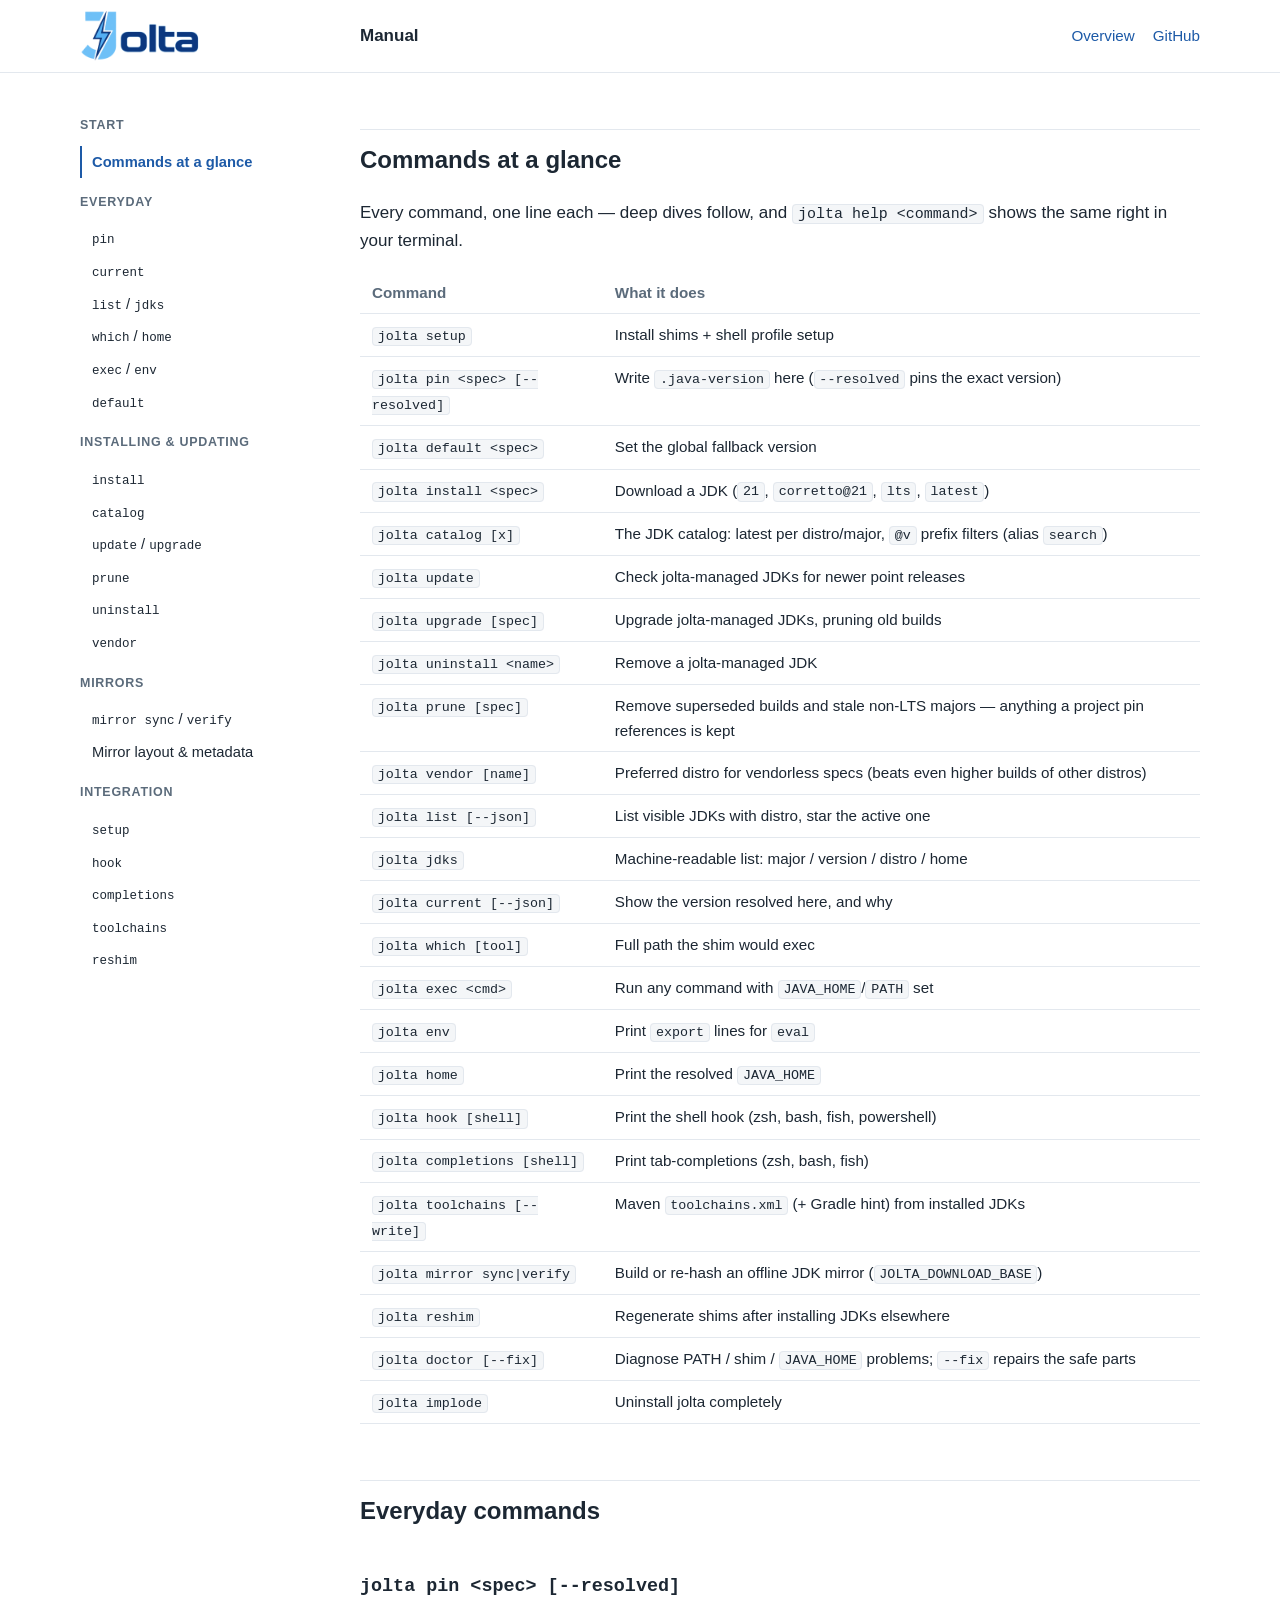
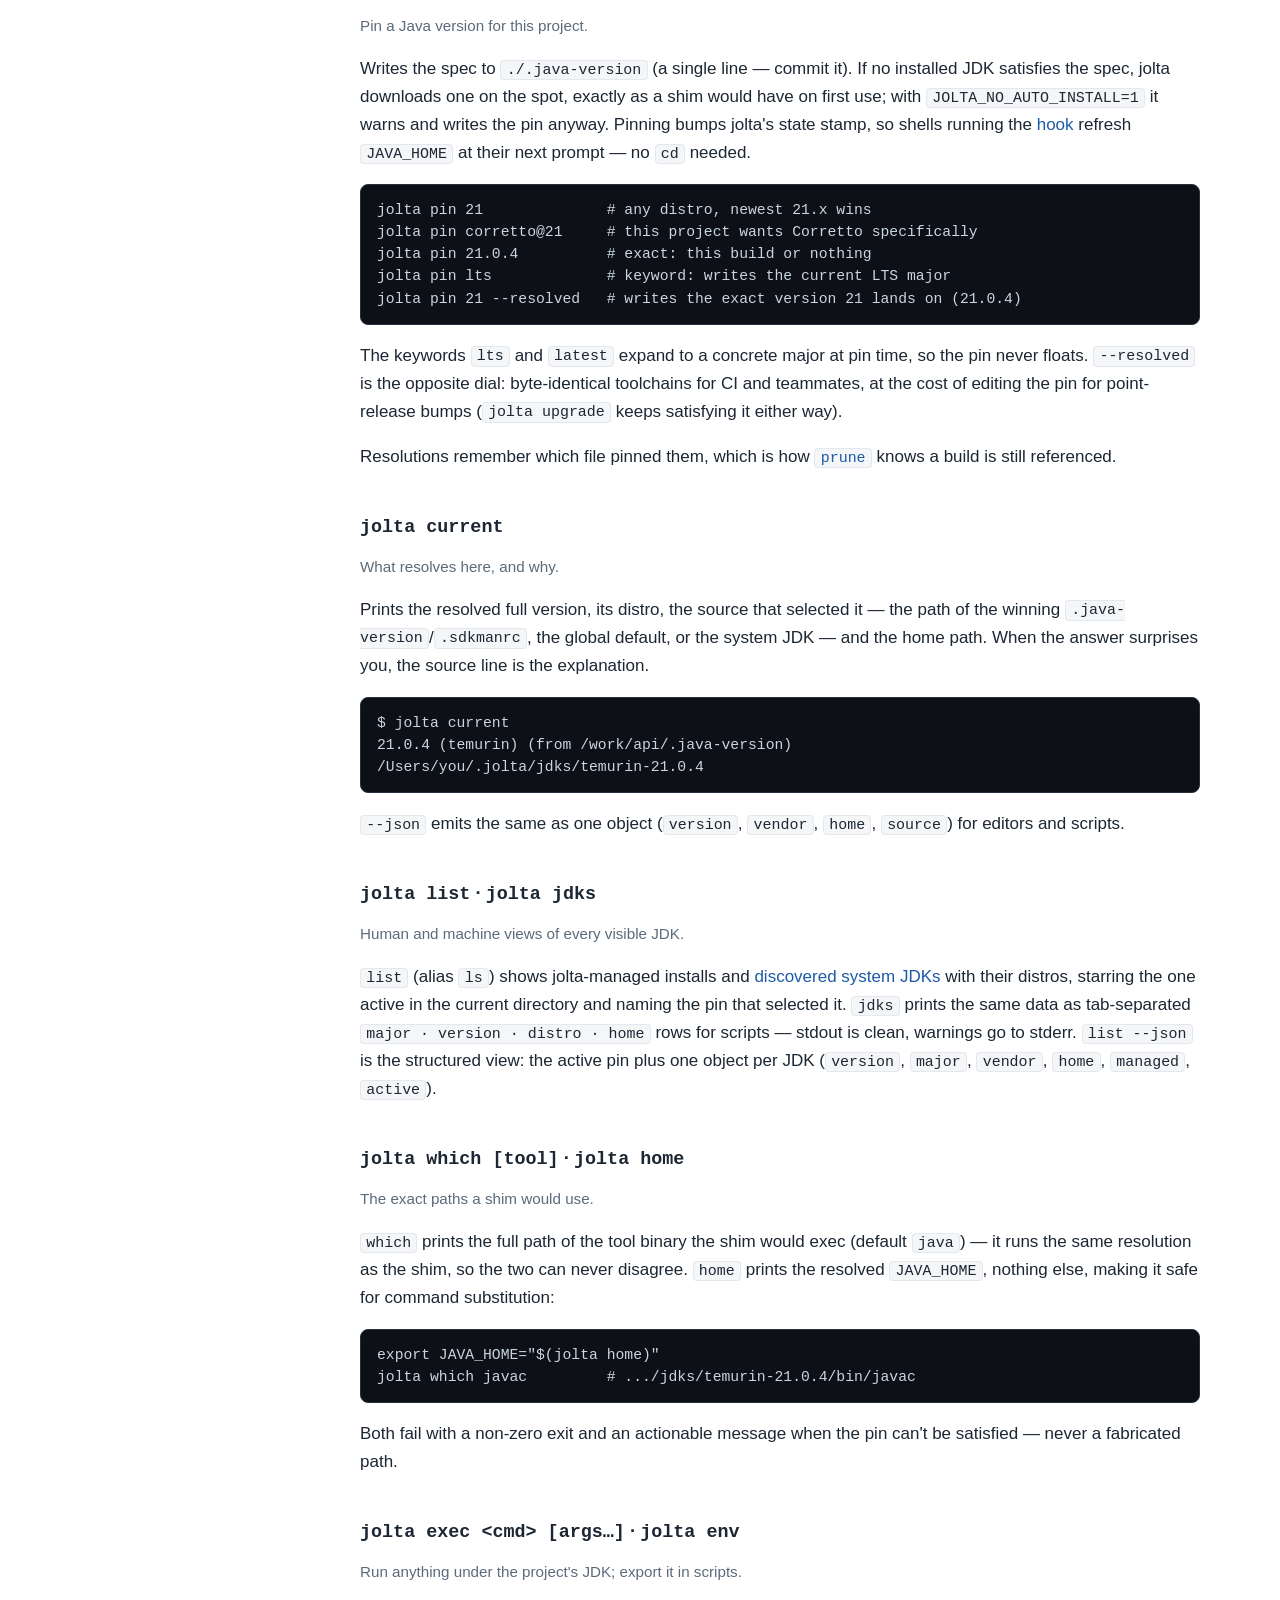
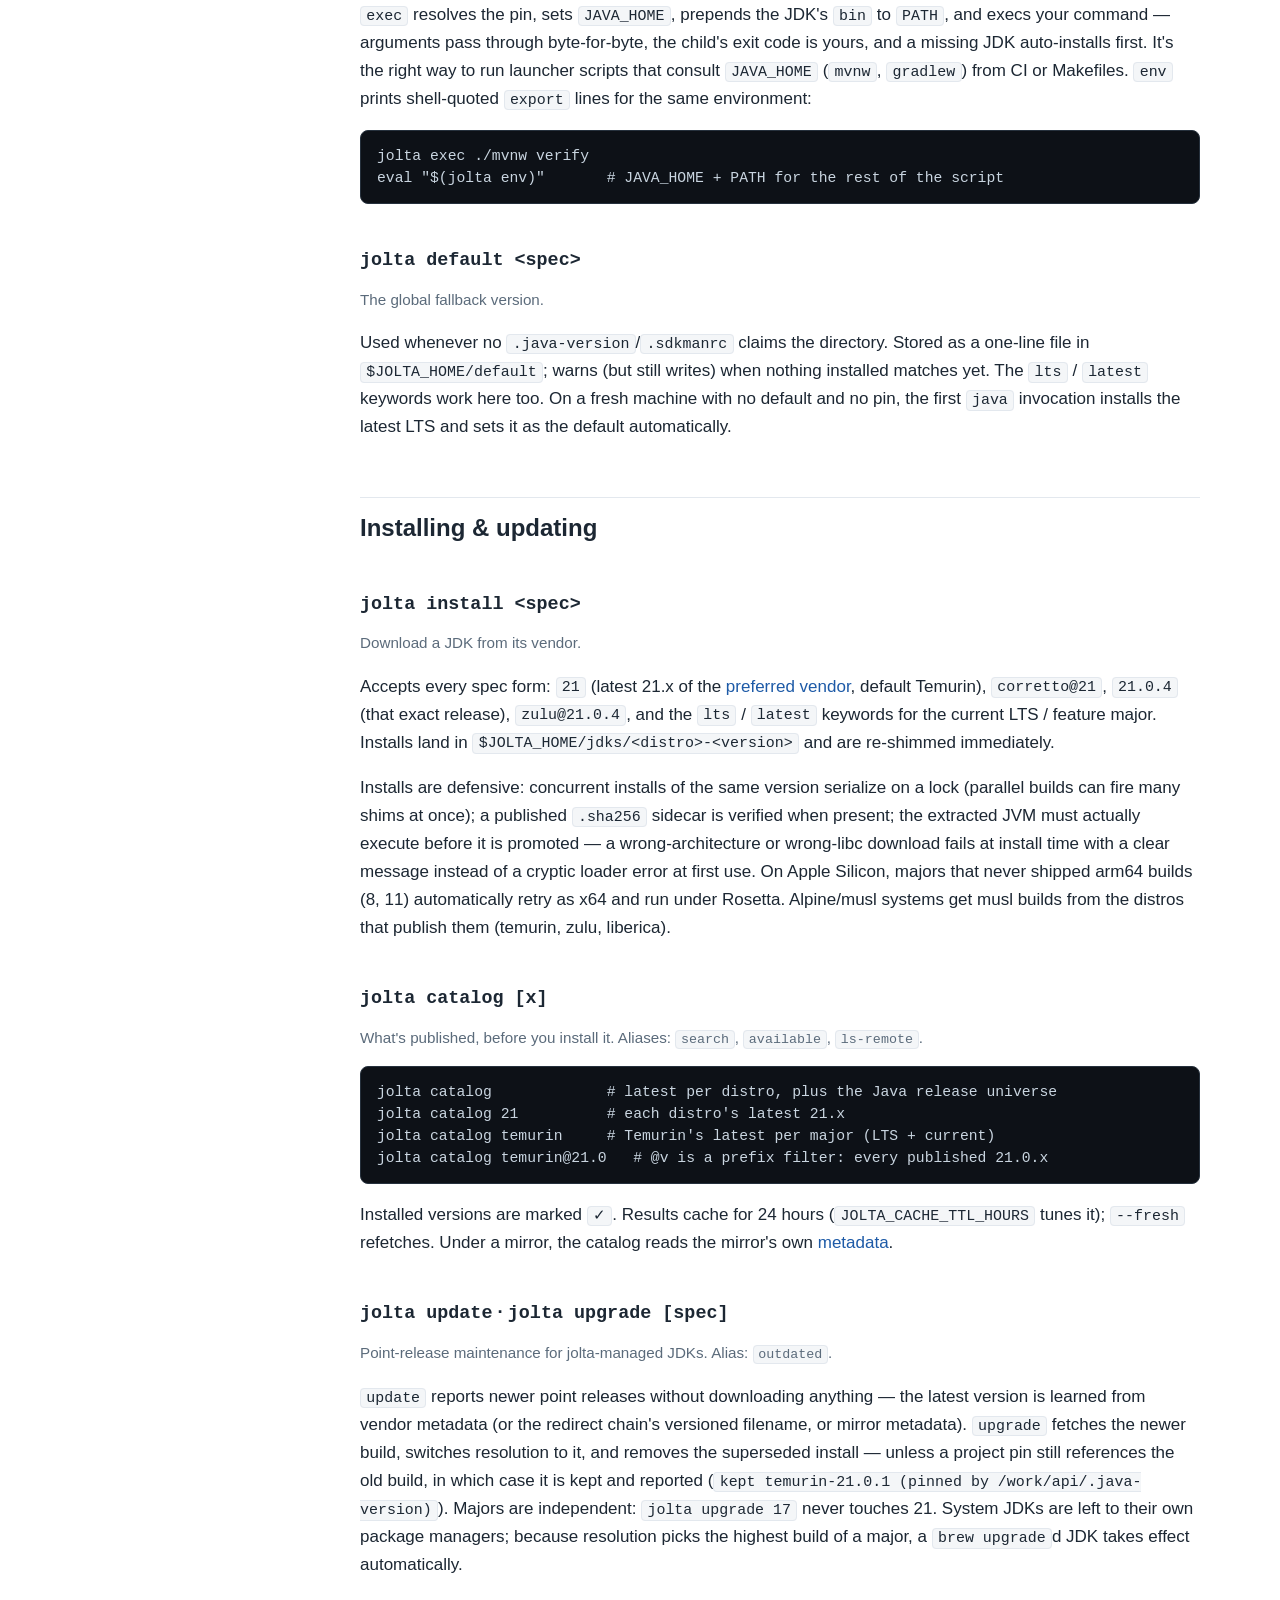
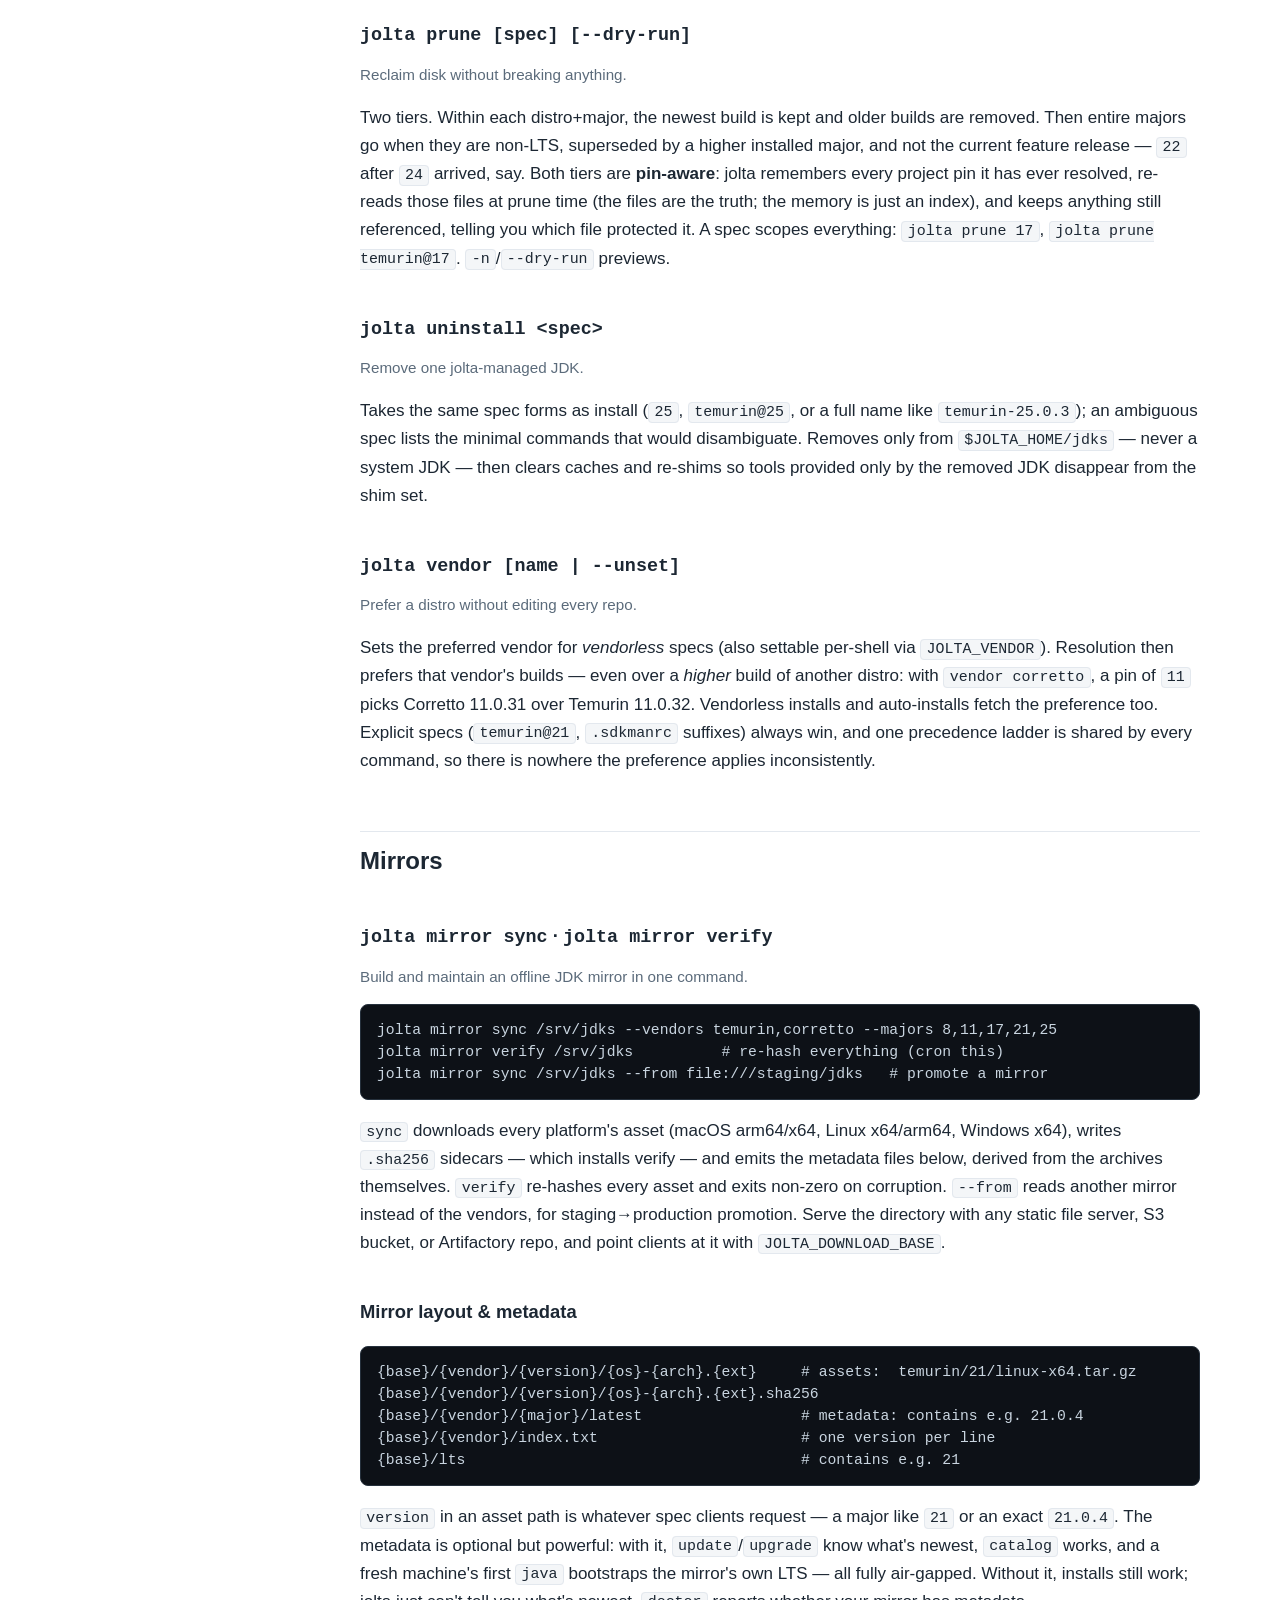
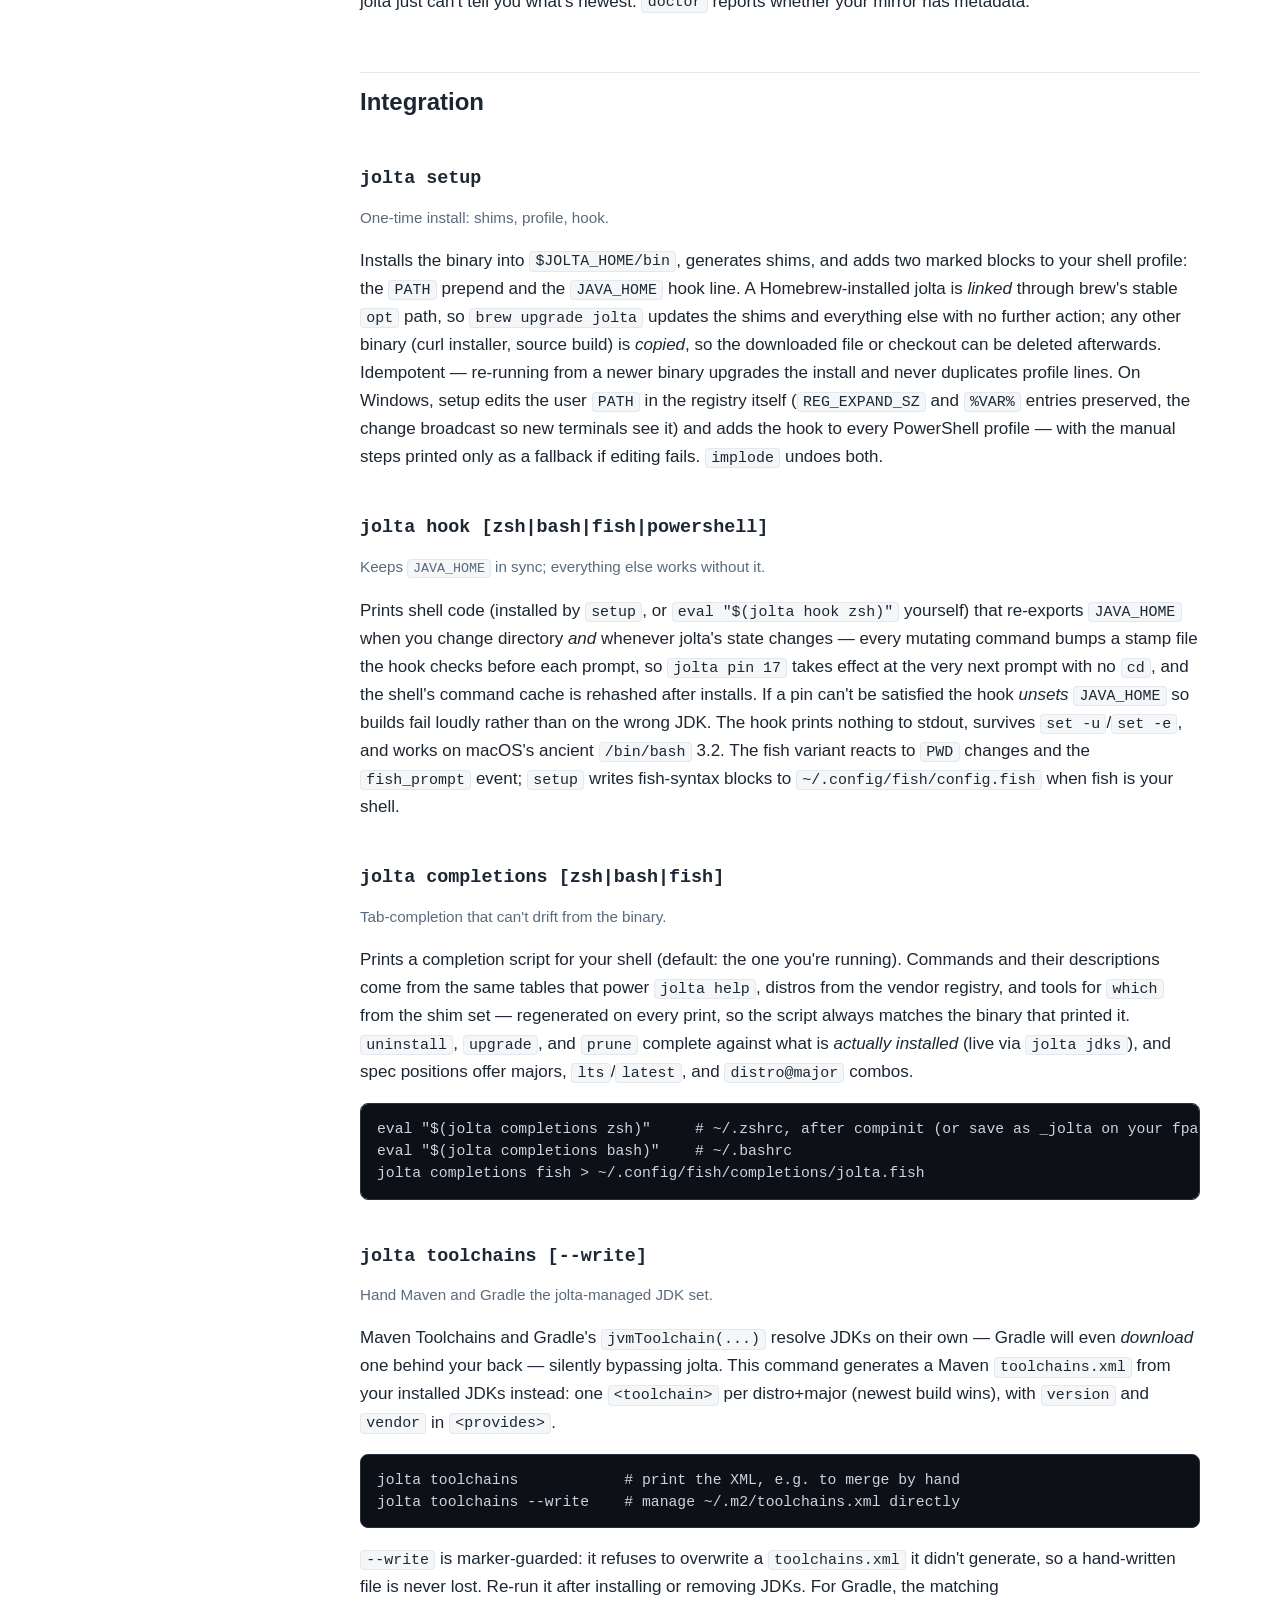
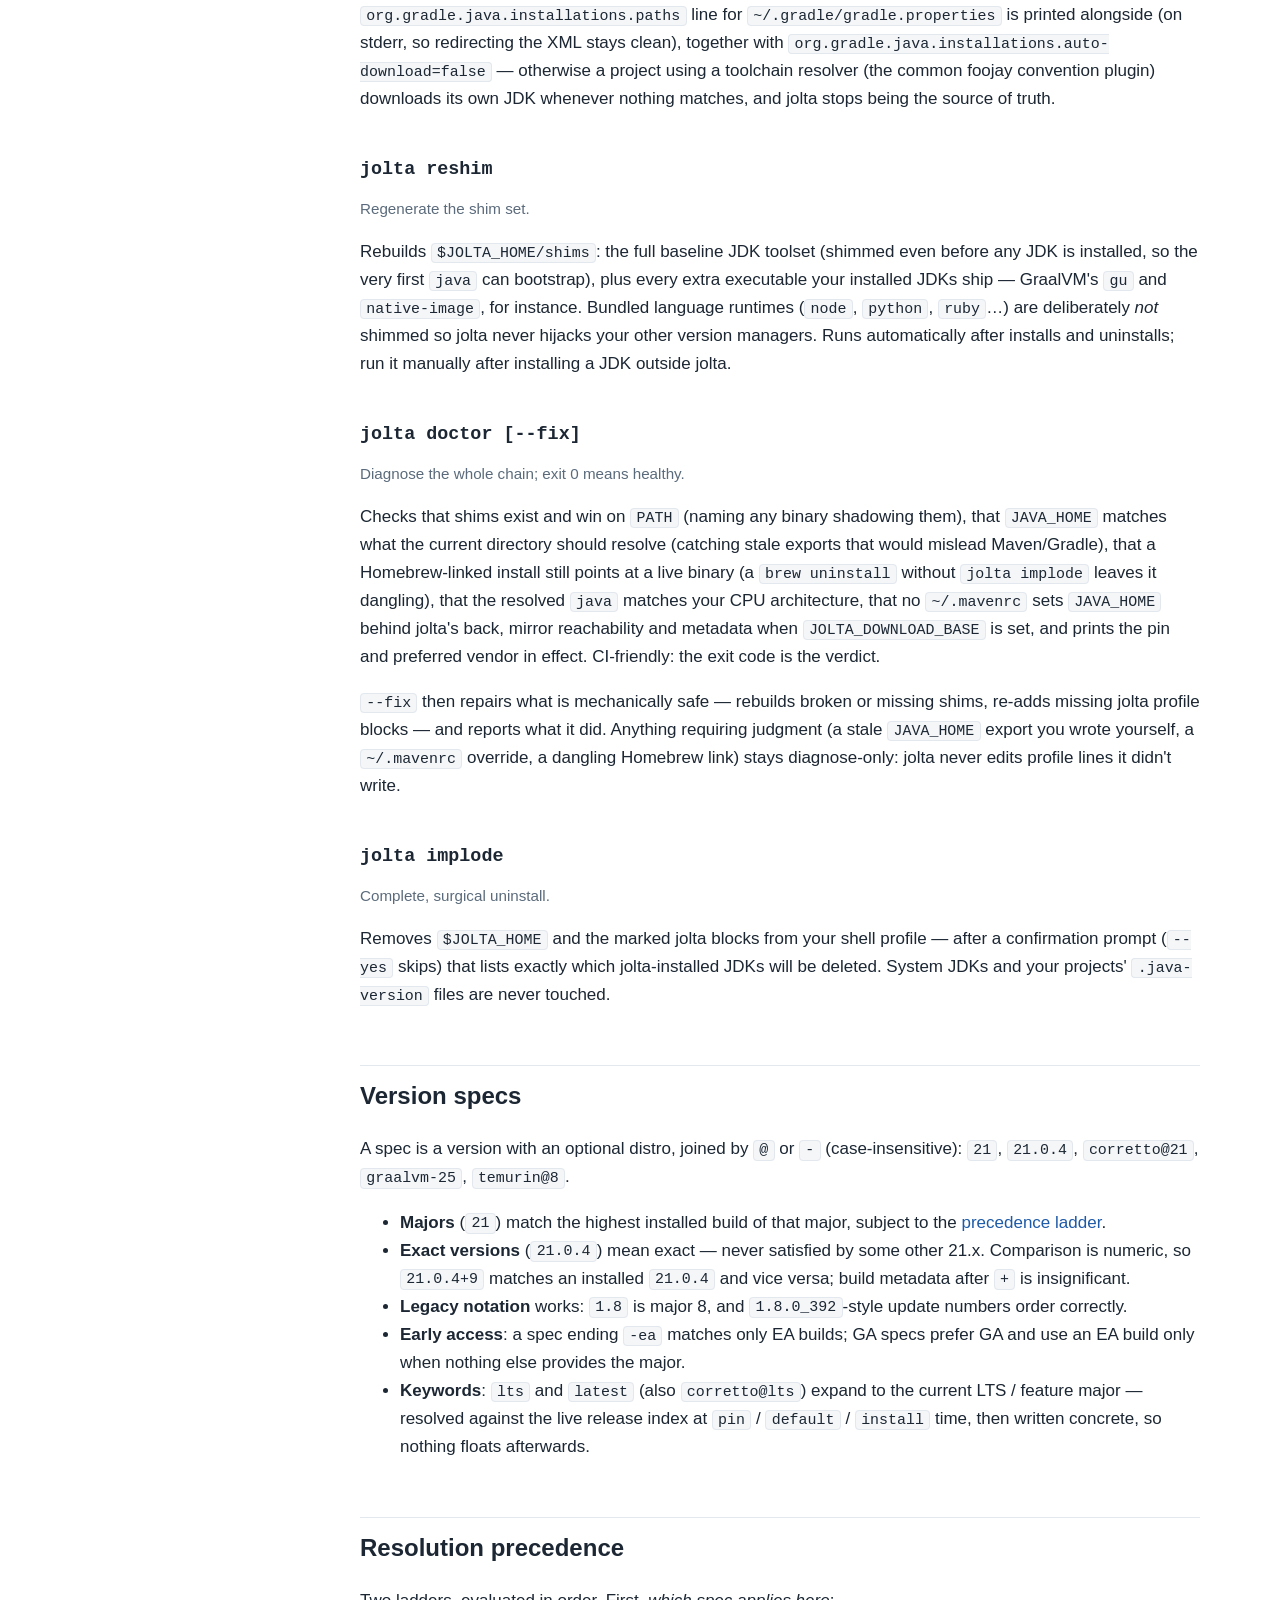
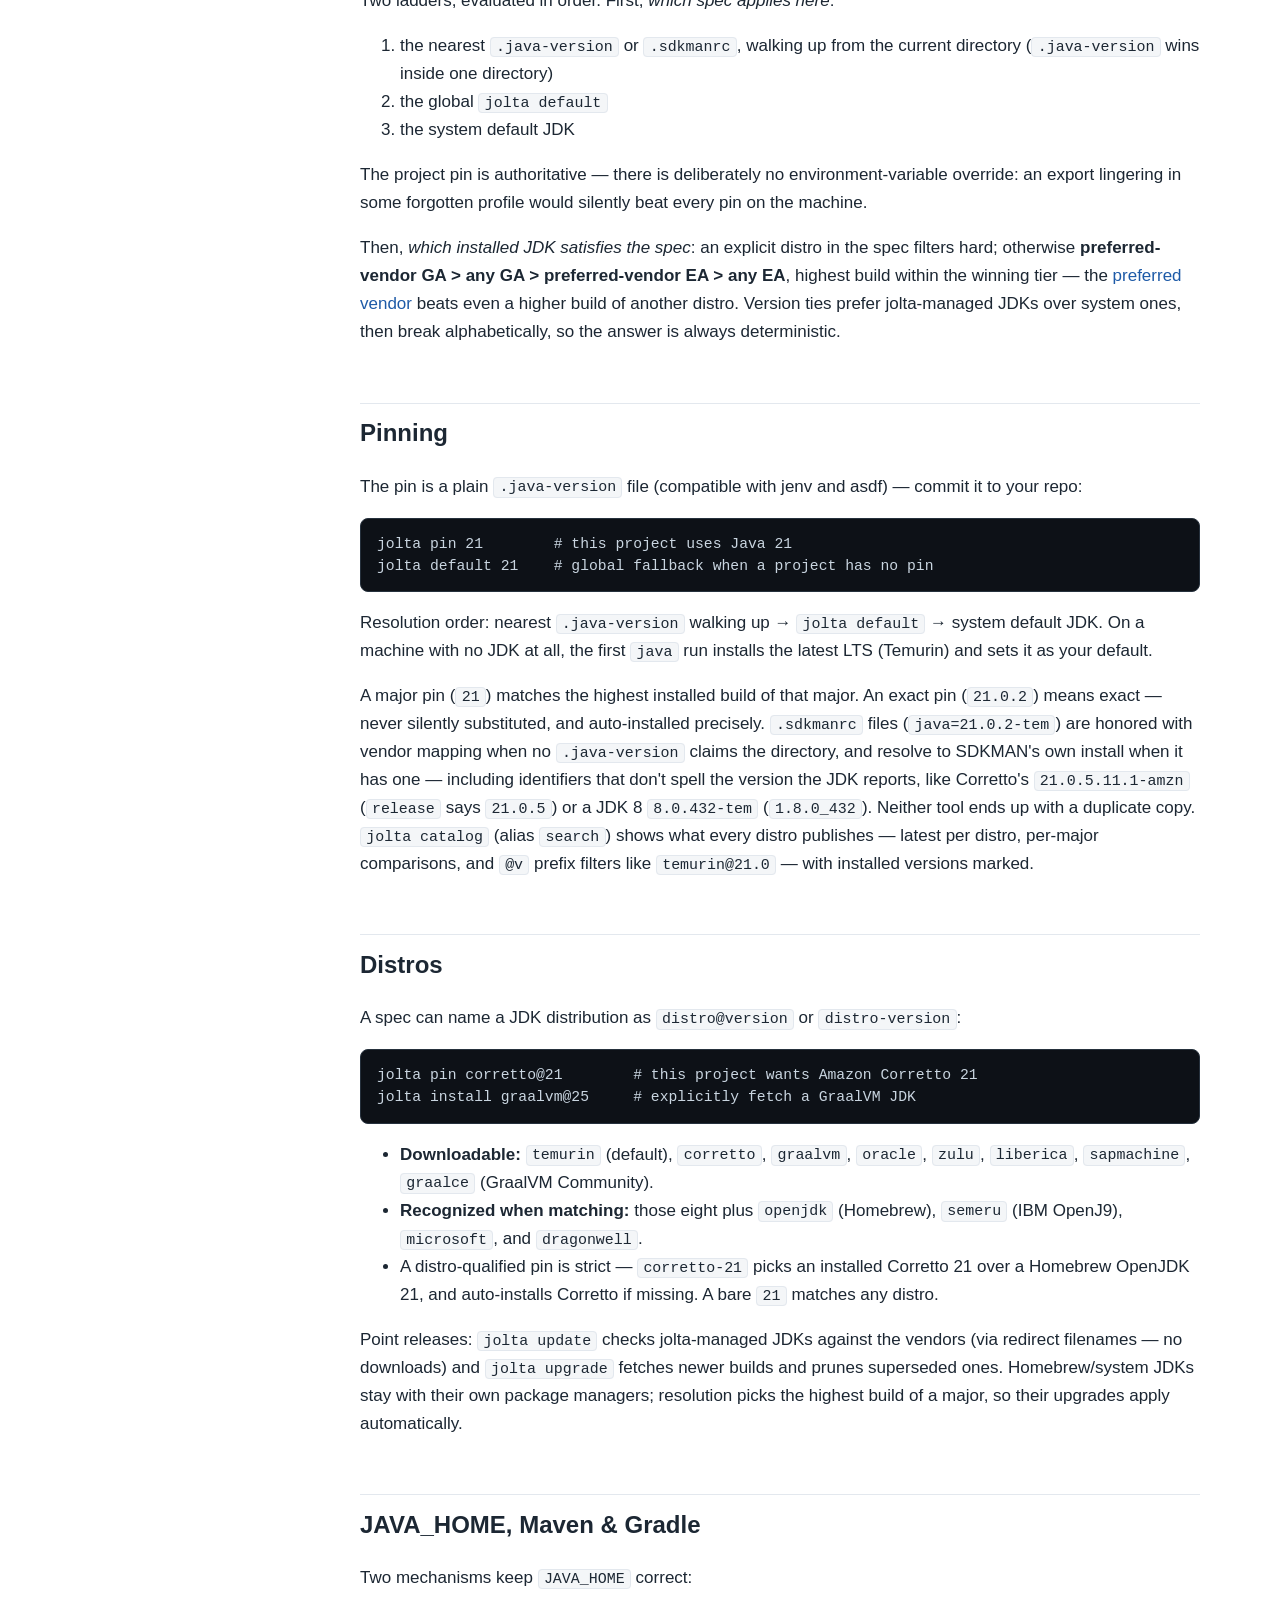
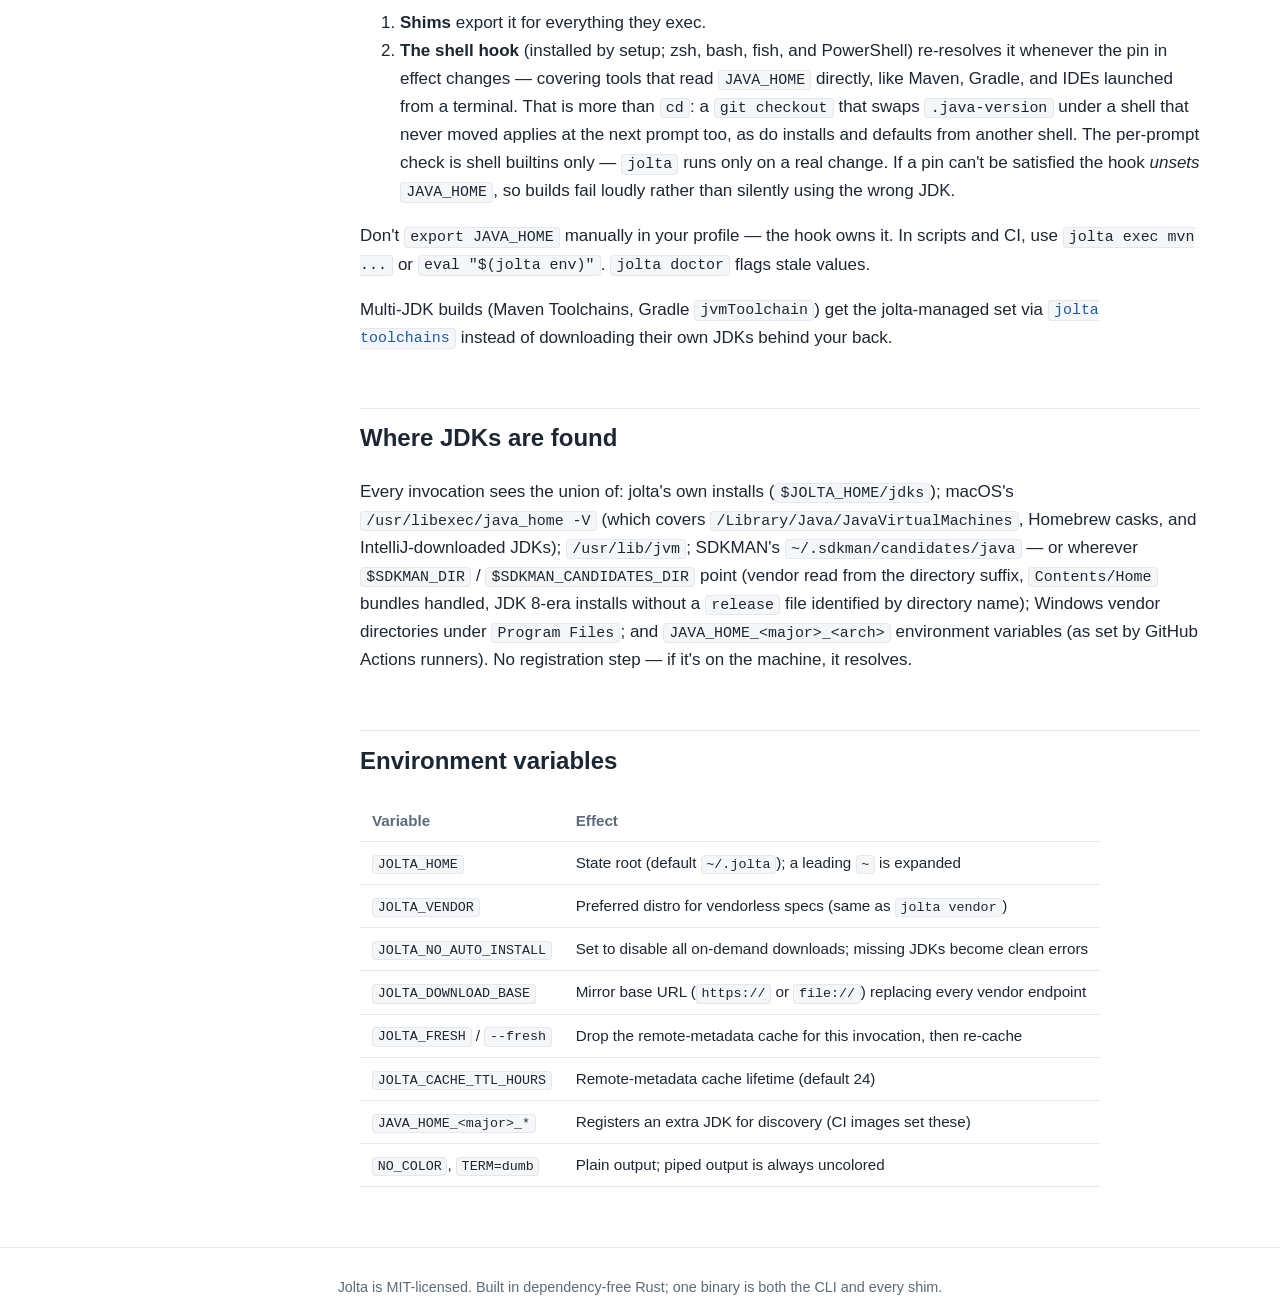
==== docs/manual.html @ b122e68c "docs: fix the manual's Open Graph URL, add breadcrumbs and image dimensions manual.html declared og:" ====
<!doctype html>
<html lang="en">
<head>
<meta charset="utf-8">
<meta name="viewport" content="width=device-width, initial-scale=1">
<!-- Google Tag Manager -->
<script>(function(w,d,s,l,i){w[l]=w[l]||[];w[l].push({'gtm.start':
new Date().getTime(),event:'gtm.js'});var f=d.getElementsByTagName(s)[0],
j=d.createElement(s),dl=l!='dataLayer'?'&l='+l:'';j.async=true;j.src=
'https://www.googletagmanager.com/gtm.js?id='+i+dl;f.parentNode.insertBefore(j,f);
})(window,document,'script','dataLayer','GTM-N9M3VMGT');</script>
<!-- End Google Tag Manager -->
<title>Jolta manual — commands, pinning, distros, JAVA_HOME</title>
<meta name="description" content="The full jolta manual: every command, pinning and .sdkmanrc semantics, JDK distros, offline mirrors, and how JAVA_HOME stays in sync for Maven and Gradle.">
<link rel="canonical" href="https://oneappplatform.github.io/jolta/manual.html">
<link rel="icon" type="image/png" sizes="32x32" href="favicon-32.png">
<link rel="icon" type="image/png" sizes="192x192" href="favicon-192.png">
<link rel="apple-touch-icon" href="favicon-192.png">
<meta name="theme-color" content="#f8fafc" media="(prefers-color-scheme: light)">
<meta name="theme-color" content="#141c25" media="(prefers-color-scheme: dark)">
<meta property="og:type" content="website">
<meta property="og:site_name" content="Jolta">
<meta property="og:title" content="Jolta manual — commands, pinning, distros, JAVA_HOME">
<meta property="og:description" content="Like Volta, but for Java. Pin a JDK per project with .java-version and never switch manually again. macOS, Linux, Windows.">
<meta property="og:url" content="https://oneappplatform.github.io/jolta/manual.html">
<meta property="og:image" content="https://oneappplatform.github.io/jolta/logo.png">
<meta property="og:image:width" content="1200">
<meta property="og:image:height" content="512">
<meta name="twitter:card" content="summary_large_image">
<meta name="twitter:title" content="Jolta manual — commands, pinning, distros, JAVA_HOME">
<meta name="twitter:description" content="Like Volta, but for Java. Pin a JDK per project with .java-version and never switch manually again. macOS, Linux, Windows.">
<meta name="twitter:image" content="https://oneappplatform.github.io/jolta/logo.png">
<script type="application/ld+json">
{
  "@context": "https://schema.org",
  "@type": "SoftwareApplication",
  "name": "Jolta",
  "description": "Best in class Java version manager. Pin a JDK per project with .java-version; jolta resolves, auto-installs, and keeps JAVA_HOME in sync for Maven and Gradle.",
  "url": "https://oneappplatform.github.io/jolta/",
  "applicationCategory": "DeveloperApplication",
  "operatingSystem": "macOS, Linux, Windows",
  "softwareVersion": "0.8.3",
  "license": "https://opensource.org/license/mit",
  "downloadUrl": "https://github.com/OneAppPlatform/jolta/releases",
  "sameAs": "https://github.com/OneAppPlatform/jolta",
  "offers": { "@type": "Offer", "price": "0", "priceCurrency": "USD" }
}
</script>
<script type="application/ld+json">
{
  "@context": "https://schema.org",
  "@type": "BreadcrumbList",
  "itemListElement": [
    { "@type": "ListItem", "position": 1, "name": "Jolta",
      "item": "https://oneappplatform.github.io/jolta/" },
    { "@type": "ListItem", "position": 2, "name": "Manual",
      "item": "https://oneappplatform.github.io/jolta/manual.html" }
  ]
}
</script>
<link rel="stylesheet" href="style.css">
</head>
<body>
<!-- Google Tag Manager (noscript) -->
<noscript><iframe src="https://www.googletagmanager.com/ns.html?id=GTM-N9M3VMGT"
height="0" width="0" style="display:none;visibility:hidden"></iframe></noscript>
<!-- End Google Tag Manager (noscript) -->

<div class="manual-top">
  <div class="wrap">
    <a class="brand" href="index.html"><picture>
      <source media="(prefers-color-scheme: dark)" srcset="logo-dark.png">
      <img src="logo.png" alt="Jolta" width="1200" height="512">
    </picture></a>
    <div class="bar">
      <strong>Manual</strong>
      <div class="links">
        <a href="index.html">Overview</a>
        <a href="https://github.com/OneAppPlatform/jolta">GitHub</a>
      </div>
    </div>
  </div>
</div>

<div class="manual-layout">

<aside class="sidebar"><nav>
  <div class="group">Start</div>
  <a href="#commands">Commands at a glance</a>
  <div class="group">Everyday</div>
  <a href="#cmd-pin"><code>pin</code></a>
  <a href="#cmd-current"><code>current</code></a>
  <a href="#cmd-list"><code>list</code> / <code>jdks</code></a>
  <a href="#cmd-which"><code>which</code> / <code>home</code></a>
  <a href="#cmd-exec"><code>exec</code> / <code>env</code></a>
  <a href="#cmd-default"><code>default</code></a>
  <div class="group">Installing &amp; updating</div>
  <a href="#cmd-install"><code>install</code></a>
  <a href="#cmd-catalog"><code>catalog</code></a>
  <a href="#cmd-update"><code>update</code> / <code>upgrade</code></a>
  <a href="#cmd-prune"><code>prune</code></a>
  <a href="#cmd-uninstall"><code>uninstall</code></a>
  <a href="#cmd-vendor"><code>vendor</code></a>
  <div class="group">Mirrors</div>
  <a href="#cmd-mirror"><code>mirror sync</code> / <code>verify</code></a>
  <a href="#mirror-layout">Mirror layout &amp; metadata</a>
  <div class="group">Integration</div>
  <a href="#cmd-setup"><code>setup</code></a>
  <a href="#cmd-hook"><code>hook</code></a>
  <a href="#cmd-completions"><code>completions</code></a>
  <a href="#cmd-toolchains"><code>toolchains</code></a>
  <a href="#cmd-reshim"><code>reshim</code></a>
  <a href="#cmd-doctor"><code>doctor</code></a>
  <a href="#cmd-implode"><code>implode</code></a>
  <div class="group">Reference</div>
  <a href="#specs">Version specs</a>
  <a href="#precedence">Resolution precedence</a>
  <a href="#pinning">Pinning files</a>
  <a href="#distros">Distros</a>
  <a href="#java-home">JAVA_HOME, Maven &amp; Gradle</a>
  <a href="#discovery">Where JDKs are found</a>
  <a href="#env-vars">Environment variables</a>
</nav></aside>

<article class="manual-main">
<h1 class="sr-only">The jolta manual</h1>

<h2 id="commands">Commands at a glance</h2>
<p>Every command, one line each — deep dives follow, and
<code>jolta help &lt;command&gt;</code> shows the same right in your terminal.</p>
<table>
<tr><th>Command</th><th>What it does</th></tr>
<tr><td><code>jolta setup</code></td><td>Install shims + shell profile setup</td></tr>
<tr><td><code>jolta pin &lt;spec&gt; [--resolved]</code></td><td>Write <code>.java-version</code> here (<code>--resolved</code> pins the exact version)</td></tr>
<tr><td><code>jolta default &lt;spec&gt;</code></td><td>Set the global fallback version</td></tr>
<tr><td><code>jolta install &lt;spec&gt;</code></td><td>Download a JDK (<code>21</code>, <code>corretto@21</code>, <code>lts</code>, <code>latest</code>)</td></tr>
<tr><td><code>jolta catalog [x]</code></td><td>The JDK catalog: latest per distro/major, <code>@v</code> prefix filters (alias <code>search</code>)</td></tr>
<tr><td><code>jolta update</code></td><td>Check jolta-managed JDKs for newer point releases</td></tr>
<tr><td><code>jolta upgrade [spec]</code></td><td>Upgrade jolta-managed JDKs, pruning old builds</td></tr>
<tr><td><code>jolta uninstall &lt;name&gt;</code></td><td>Remove a jolta-managed JDK</td></tr>
<tr><td><code>jolta prune [spec]</code></td><td>Remove superseded builds and stale non-LTS majors — anything a project pin references is kept</td></tr>
<tr><td><code>jolta vendor [name]</code></td><td>Preferred distro for vendorless specs (beats even higher builds of other distros)</td></tr>
<tr><td><code>jolta list [--json]</code></td><td>List visible JDKs with distro, star the active one</td></tr>
<tr><td><code>jolta jdks</code></td><td>Machine-readable list: major / version / distro / home</td></tr>
<tr><td><code>jolta current [--json]</code></td><td>Show the version resolved here, and why</td></tr>
<tr><td><code>jolta which [tool]</code></td><td>Full path the shim would exec</td></tr>
<tr><td><code>jolta exec &lt;cmd&gt;</code></td><td>Run any command with <code>JAVA_HOME</code>/<code>PATH</code> set</td></tr>
<tr><td><code>jolta env</code></td><td>Print <code>export</code> lines for <code>eval</code></td></tr>
<tr><td><code>jolta home</code></td><td>Print the resolved <code>JAVA_HOME</code></td></tr>
<tr><td><code>jolta hook [shell]</code></td><td>Print the shell hook (zsh, bash, fish, powershell)</td></tr>
<tr><td><code>jolta completions [shell]</code></td><td>Print tab-completions (zsh, bash, fish)</td></tr>
<tr><td><code>jolta toolchains [--write]</code></td><td>Maven <code>toolchains.xml</code> (+ Gradle hint) from installed JDKs</td></tr>
<tr><td><code>jolta mirror sync|verify</code></td><td>Build or re-hash an offline JDK mirror (<code>JOLTA_DOWNLOAD_BASE</code>)</td></tr>
<tr><td><code>jolta reshim</code></td><td>Regenerate shims after installing JDKs elsewhere</td></tr>
<tr><td><code>jolta doctor [--fix]</code></td><td>Diagnose PATH / shim / <code>JAVA_HOME</code> problems; <code>--fix</code> repairs the safe parts</td></tr>
<tr><td><code>jolta implode</code></td><td>Uninstall jolta completely</td></tr>
</table>


<h2 id="everyday">Everyday commands</h2>

<h3 id="cmd-pin"><code>jolta pin &lt;spec&gt; [--resolved]</code></h3>
<p class="sig">Pin a Java version for this project.</p>
<p>Writes the spec to <code>./.java-version</code> (a single line — commit it). If no
installed JDK satisfies the spec, jolta downloads one on the spot, exactly as a shim
would have on first use; with <code>JOLTA_NO_AUTO_INSTALL=1</code> it warns and writes
the pin anyway. Pinning bumps jolta's state stamp, so shells running the
<a href="#cmd-hook">hook</a> refresh <code>JAVA_HOME</code> at their next prompt —
no <code>cd</code> needed.</p>
<pre><code>jolta pin 21              # any distro, newest 21.x wins
jolta pin corretto@21     # this project wants Corretto specifically
jolta pin 21.0.4          # exact: this build or nothing
jolta pin lts             # keyword: writes the current LTS major
jolta pin 21 --resolved   # writes the exact version 21 lands on (21.0.4)</code></pre>
<p>The keywords <code>lts</code> and <code>latest</code> expand to a concrete major at
pin time, so the pin never floats. <code>--resolved</code> is the opposite dial:
byte-identical toolchains for CI and teammates, at the cost of editing the pin for
point-release bumps (<code>jolta upgrade</code> keeps satisfying it either way).</p>
<p>Resolutions remember which file pinned them, which is how
<a href="#cmd-prune"><code>prune</code></a> knows a build is still referenced.</p>

<h3 id="cmd-current"><code>jolta current</code></h3>
<p class="sig">What resolves here, and why.</p>
<p>Prints the resolved full version, its distro, the source that selected it — the
path of the winning <code>.java-version</code>/<code>.sdkmanrc</code>, the global
default, or the system JDK — and the home path. When the answer surprises you, the source line is the
explanation.</p>
<pre><code>$ jolta current
21.0.4 (temurin) (from /work/api/.java-version)
/Users/you/.jolta/jdks/temurin-21.0.4</code></pre>
<p><code>--json</code> emits the same as one object
(<code>version</code>, <code>vendor</code>, <code>home</code>, <code>source</code>)
for editors and scripts.</p>

<h3 id="cmd-list"><code>jolta list</code> · <code>jolta jdks</code></h3>
<p class="sig">Human and machine views of every visible JDK.</p>
<p><code>list</code> (alias <code>ls</code>) shows jolta-managed installs and
<a href="#discovery">discovered system JDKs</a> with their distros, starring the one
active in the current directory and naming the pin that selected it.
<code>jdks</code> prints the same data as tab-separated
<code>major&nbsp;·&nbsp;version&nbsp;·&nbsp;distro&nbsp;·&nbsp;home</code> rows for
scripts — stdout is clean, warnings go to stderr. <code>list --json</code> is the
structured view: the active pin plus one object per JDK
(<code>version</code>, <code>major</code>, <code>vendor</code>, <code>home</code>,
<code>managed</code>, <code>active</code>).</p>

<h3 id="cmd-which"><code>jolta which [tool]</code> · <code>jolta home</code></h3>
<p class="sig">The exact paths a shim would use.</p>
<p><code>which</code> prints the full path of the tool binary the shim would exec
(default <code>java</code>) — it runs the same resolution as the shim, so the two can
never disagree. <code>home</code> prints the resolved <code>JAVA_HOME</code>, nothing
else, making it safe for command substitution:</p>
<pre><code>export JAVA_HOME="$(jolta home)"
jolta which javac         # .../jdks/temurin-21.0.4/bin/javac</code></pre>
<p>Both fail with a non-zero exit and an actionable message when the pin can't be
satisfied — never a fabricated path.</p>

<h3 id="cmd-exec"><code>jolta exec &lt;cmd&gt; [args…]</code> · <code>jolta env</code></h3>
<p class="sig">Run anything under the project's JDK; export it in scripts.</p>
<p><code>exec</code> resolves the pin, sets <code>JAVA_HOME</code>, prepends the JDK's
<code>bin</code> to <code>PATH</code>, and execs your command — arguments pass through
byte-for-byte, the child's exit code is yours, and a missing JDK auto-installs first.
It's the right way to run launcher scripts that consult <code>JAVA_HOME</code>
(<code>mvnw</code>, <code>gradlew</code>) from CI or Makefiles. <code>env</code> prints
shell-quoted <code>export</code> lines for the same environment:</p>
<pre><code>jolta exec ./mvnw verify
eval "$(jolta env)"       # JAVA_HOME + PATH for the rest of the script</code></pre>

<h3 id="cmd-default"><code>jolta default &lt;spec&gt;</code></h3>
<p class="sig">The global fallback version.</p>
<p>Used whenever no <code>.java-version</code>/<code>.sdkmanrc</code> claims the
directory. Stored as a one-line file in <code>$JOLTA_HOME/default</code>; warns (but
still writes) when nothing installed matches yet. The <code>lts</code> /
<code>latest</code> keywords work here too. On a fresh machine with no default
and no pin, the first <code>java</code> invocation installs the latest LTS and sets it
as the default automatically.</p>

<h2 id="installing">Installing &amp; updating</h2>

<h3 id="cmd-install"><code>jolta install &lt;spec&gt;</code></h3>
<p class="sig">Download a JDK from its vendor.</p>
<p>Accepts every spec form: <code>21</code> (latest 21.x of the
<a href="#cmd-vendor">preferred vendor</a>, default Temurin), <code>corretto@21</code>,
<code>21.0.4</code> (that exact release), <code>zulu@21.0.4</code>, and the
<code>lts</code> / <code>latest</code> keywords for the current LTS / feature major.
Installs land in
<code>$JOLTA_HOME/jdks/&lt;distro&gt;-&lt;version&gt;</code> and are re-shimmed
immediately.</p>
<p>Installs are defensive: concurrent installs of the same version serialize on a
lock (parallel builds can fire many shims at once); a published
<code>.sha256</code> sidecar is verified when present; the extracted JVM must
actually execute before it is promoted — a wrong-architecture or wrong-libc download
fails at install time with a clear message instead of a cryptic loader error at first
use. On Apple Silicon, majors that never shipped arm64 builds (8, 11) automatically
retry as x64 and run under Rosetta. Alpine/musl systems get musl builds from the
distros that publish them (temurin, zulu, liberica).</p>

<h3 id="cmd-catalog"><code>jolta catalog [x]</code></h3>
<p class="sig">What's published, before you install it. Aliases: <code>search</code>, <code>available</code>, <code>ls-remote</code>.</p>
<pre><code>jolta catalog             # latest per distro, plus the Java release universe
jolta catalog 21          # each distro's latest 21.x
jolta catalog temurin     # Temurin's latest per major (LTS + current)
jolta catalog temurin@21.0   # @v is a prefix filter: every published 21.0.x</code></pre>
<p>Installed versions are marked <code>✓</code>. Results cache for 24&nbsp;hours
(<code>JOLTA_CACHE_TTL_HOURS</code> tunes it); <code>--fresh</code> refetches. Under a
mirror, the catalog reads the mirror's own <a href="#mirror-layout">metadata</a>.</p>

<h3 id="cmd-update"><code>jolta update</code> · <code>jolta upgrade [spec]</code></h3>
<p class="sig">Point-release maintenance for jolta-managed JDKs. Alias: <code>outdated</code>.</p>
<p><code>update</code> reports newer point releases without downloading anything — the
latest version is learned from vendor metadata (or the redirect chain's versioned
filename, or mirror metadata). <code>upgrade</code> fetches the newer build, switches
resolution to it, and removes the superseded install — unless a project pin still
references the old build, in which case it is kept and reported
(<code>kept temurin-21.0.1 (pinned by /work/api/.java-version)</code>). Majors are
independent: <code>jolta upgrade 17</code> never touches 21. System JDKs are left to
their own package managers; because resolution picks the highest build of a major, a
<code>brew upgrade</code>d JDK takes effect automatically.</p>

<h3 id="cmd-prune"><code>jolta prune [spec] [--dry-run]</code></h3>
<p class="sig">Reclaim disk without breaking anything.</p>
<p>Two tiers. Within each distro+major, the newest build is kept and older builds are
removed. Then entire majors go when they are non-LTS, superseded by a higher installed
major, and not the current feature release — <code>22</code> after <code>24</code>
arrived, say. Both tiers are <strong>pin-aware</strong>: jolta remembers every project
pin it has ever resolved, re-reads those files at prune time (the files are the truth;
the memory is just an index), and keeps anything still referenced, telling you which
file protected it. A spec scopes everything: <code>jolta prune 17</code>,
<code>jolta prune temurin@17</code>. <code>-n</code>/<code>--dry-run</code> previews.</p>

<h3 id="cmd-uninstall"><code>jolta uninstall &lt;spec&gt;</code></h3>
<p class="sig">Remove one jolta-managed JDK.</p>
<p>Takes the same spec forms as install (<code>25</code>, <code>temurin@25</code>, or a
full name like <code>temurin-25.0.3</code>); an ambiguous spec lists the minimal
commands that would disambiguate. Removes only from <code>$JOLTA_HOME/jdks</code> —
never a system JDK — then clears caches and re-shims so tools provided only by the
removed JDK disappear from the shim set.</p>

<h3 id="cmd-vendor"><code>jolta vendor [name | --unset]</code></h3>
<p class="sig">Prefer a distro without editing every repo.</p>
<p>Sets the preferred vendor for <em>vendorless</em> specs (also settable per-shell via
<code>JOLTA_VENDOR</code>). Resolution then prefers that vendor's builds — even over a
<em>higher</em> build of another distro: with <code>vendor corretto</code>, a pin of
<code>11</code> picks Corretto 11.0.31 over Temurin 11.0.32. Vendorless installs and
auto-installs fetch the preference too. Explicit specs
(<code>temurin@21</code>, <code>.sdkmanrc</code> suffixes) always win, and one
precedence ladder is shared by every command, so there is nowhere the preference
applies inconsistently.</p>

<h2 id="mirrors">Mirrors</h2>

<h3 id="cmd-mirror"><code>jolta mirror sync</code> · <code>jolta mirror verify</code></h3>
<p class="sig">Build and maintain an offline JDK mirror in one command.</p>
<pre><code>jolta mirror sync /srv/jdks --vendors temurin,corretto --majors 8,11,17,21,25
jolta mirror verify /srv/jdks          # re-hash everything (cron this)
jolta mirror sync /srv/jdks --from file:///staging/jdks   # promote a mirror</code></pre>
<p><code>sync</code> downloads every platform's asset (macOS arm64/x64, Linux
x64/arm64, Windows x64), writes <code>.sha256</code> sidecars — which installs verify —
and emits the metadata files below, derived from the archives themselves.
<code>verify</code> re-hashes every asset and exits non-zero on corruption.
<code>--from</code> reads another mirror instead of the vendors, for staging→production
promotion. Serve the directory with any static file server, S3 bucket, or Artifactory
repo, and point clients at it with <code>JOLTA_DOWNLOAD_BASE</code>.</p>

<h3 id="mirror-layout">Mirror layout &amp; metadata</h3>
<pre><code>{base}/{vendor}/{version}/{os}-{arch}.{ext}     # assets:  temurin/21/linux-x64.tar.gz
{base}/{vendor}/{version}/{os}-{arch}.{ext}.sha256
{base}/{vendor}/{major}/latest                  # metadata: contains e.g. 21.0.4
{base}/{vendor}/index.txt                       # one version per line
{base}/lts                                      # contains e.g. 21</code></pre>
<p><code>version</code> in an asset path is whatever spec clients request — a major
like <code>21</code> or an exact <code>21.0.4</code>. The metadata is optional but
powerful: with it, <code>update</code>/<code>upgrade</code> know what's newest,
<code>catalog</code> works, and a fresh machine's first <code>java</code> bootstraps
the mirror's own LTS — all fully air-gapped. Without it, installs still work; jolta
just can't tell you what's newest. <code>doctor</code> reports whether your mirror has
metadata.</p>

<h2 id="integration">Integration</h2>

<h3 id="cmd-setup"><code>jolta setup</code></h3>
<p class="sig">One-time install: shims, profile, hook.</p>
<p>Installs the binary into <code>$JOLTA_HOME/bin</code>, generates shims, and adds
two marked blocks to your shell profile: the <code>PATH</code> prepend and the
<code>JAVA_HOME</code> hook line. A Homebrew-installed jolta is <em>linked</em>
through brew's stable <code>opt</code> path, so <code>brew upgrade jolta</code>
updates the shims and everything else with no further action; any other binary
(curl installer, source build) is <em>copied</em>, so the downloaded file or
checkout can be deleted afterwards. Idempotent — re-running from a newer binary
upgrades the install and never duplicates profile lines. On Windows, setup edits the
user <code>PATH</code> in the registry itself (<code>REG_EXPAND_SZ</code> and
<code>%VAR%</code> entries preserved, the change broadcast so new terminals see it)
and adds the hook to every PowerShell profile — with the manual steps printed only
as a fallback if editing fails. <code>implode</code> undoes both.</p>

<h3 id="cmd-hook"><code>jolta hook [zsh|bash|fish|powershell]</code></h3>
<p class="sig">Keeps <code>JAVA_HOME</code> in sync; everything else works without it.</p>
<p>Prints shell code (installed by <code>setup</code>, or
<code>eval "$(jolta hook zsh)"</code> yourself) that re-exports <code>JAVA_HOME</code>
when you change directory <em>and</em> whenever jolta's state changes — every mutating
command bumps a stamp file the hook checks before each prompt, so
<code>jolta pin 17</code> takes effect at the very next prompt with no
<code>cd</code>, and the shell's command cache is rehashed after installs. If a pin
can't be satisfied the hook <em>unsets</em> <code>JAVA_HOME</code> so builds fail
loudly rather than on the wrong JDK. The hook prints nothing to stdout, survives
<code>set&nbsp;-u</code>/<code>set&nbsp;-e</code>, and works on macOS's ancient
<code>/bin/bash</code> 3.2. The fish variant reacts to <code>PWD</code> changes and
the <code>fish_prompt</code> event; <code>setup</code> writes fish-syntax blocks to
<code>~/.config/fish/config.fish</code> when fish is your shell.</p>

<h3 id="cmd-completions"><code>jolta completions [zsh|bash|fish]</code></h3>
<p class="sig">Tab-completion that can't drift from the binary.</p>
<p>Prints a completion script for your shell (default: the one you're running).
Commands and their descriptions come from the same tables that power
<code>jolta help</code>, distros from the vendor registry, and tools for
<code>which</code> from the shim set — regenerated on every print, so the script
always matches the binary that printed it. <code>uninstall</code>,
<code>upgrade</code>, and <code>prune</code> complete against what is
<em>actually installed</em> (live via <code>jolta jdks</code>), and spec positions
offer majors, <code>lts</code>/<code>latest</code>, and
<code>distro@major</code> combos.</p>
<pre><code>eval "$(jolta completions zsh)"     # ~/.zshrc, after compinit (or save as _jolta on your fpath)
eval "$(jolta completions bash)"    # ~/.bashrc
jolta completions fish &gt; ~/.config/fish/completions/jolta.fish</code></pre>

<h3 id="cmd-toolchains"><code>jolta toolchains [--write]</code></h3>
<p class="sig">Hand Maven and Gradle the jolta-managed JDK set.</p>
<p>Maven Toolchains and Gradle's <code>jvmToolchain(...)</code> resolve JDKs on their
own — Gradle will even <em>download</em> one behind your back — silently bypassing
jolta. This command generates a Maven <code>toolchains.xml</code> from your installed
JDKs instead: one <code>&lt;toolchain&gt;</code> per distro+major (newest build wins),
with <code>version</code> and <code>vendor</code> in <code>&lt;provides&gt;</code>.</p>
<pre><code>jolta toolchains            # print the XML, e.g. to merge by hand
jolta toolchains --write    # manage ~/.m2/toolchains.xml directly</code></pre>
<p><code>--write</code> is marker-guarded: it refuses to overwrite a
<code>toolchains.xml</code> it didn't generate, so a hand-written file is never lost.
Re-run it after installing or removing JDKs. For Gradle, the matching
<code>org.gradle.java.installations.paths</code> line for
<code>~/.gradle/gradle.properties</code> is printed alongside (on stderr, so
redirecting the XML stays clean), together with
<code>org.gradle.java.installations.auto-download=false</code> — otherwise a
project using a toolchain resolver (the common foojay convention plugin)
downloads its own JDK whenever nothing matches, and jolta stops being the
source of truth.</p>

<h3 id="cmd-reshim"><code>jolta reshim</code></h3>
<p class="sig">Regenerate the shim set.</p>
<p>Rebuilds <code>$JOLTA_HOME/shims</code>: the full baseline JDK toolset (shimmed even
before any JDK is installed, so the very first <code>java</code> can bootstrap), plus
every extra executable your installed JDKs ship — GraalVM's <code>gu</code> and
<code>native-image</code>, for instance. Bundled language runtimes
(<code>node</code>, <code>python</code>, <code>ruby</code>…) are deliberately
<em>not</em> shimmed so jolta never hijacks your other version managers. Runs
automatically after installs and uninstalls; run it manually after installing a JDK
outside jolta.</p>

<h3 id="cmd-doctor"><code>jolta doctor [--fix]</code></h3>
<p class="sig">Diagnose the whole chain; exit 0 means healthy.</p>
<p>Checks that shims exist and win on <code>PATH</code> (naming any binary shadowing
them), that <code>JAVA_HOME</code> matches what the current directory should resolve
(catching stale exports that would mislead Maven/Gradle), that a Homebrew-linked
install still points at a live binary (a <code>brew uninstall</code> without
<code>jolta implode</code> leaves it dangling), that the resolved
<code>java</code> matches your CPU architecture, that no <code>~/.mavenrc</code> sets
<code>JAVA_HOME</code> behind jolta's back, mirror reachability and metadata when
<code>JOLTA_DOWNLOAD_BASE</code> is set, and prints the pin and preferred vendor in
effect. CI-friendly: the exit code is the verdict.</p>
<p><code>--fix</code> then repairs what is mechanically safe — rebuilds broken or
missing shims, re-adds missing jolta profile blocks — and reports what it did.
Anything requiring judgment (a stale <code>JAVA_HOME</code> export you wrote
yourself, a <code>~/.mavenrc</code> override, a dangling Homebrew link) stays
diagnose-only: jolta never edits profile lines it didn't write.</p>

<h3 id="cmd-implode"><code>jolta implode</code></h3>
<p class="sig">Complete, surgical uninstall.</p>
<p>Removes <code>$JOLTA_HOME</code> and the marked jolta blocks from your shell
profile — after a confirmation prompt (<code>--yes</code> skips) that lists exactly
which jolta-installed JDKs will be deleted. System JDKs and your projects'
<code>.java-version</code> files are never touched.</p>

<h2 id="specs">Version specs</h2>
<p>A spec is a version with an optional distro, joined by <code>@</code> or
<code>-</code> (case-insensitive): <code>21</code>, <code>21.0.4</code>,
<code>corretto@21</code>, <code>graalvm-25</code>, <code>temurin@8</code>.</p>
<ul>
  <li><strong>Majors</strong> (<code>21</code>) match the highest installed build of
      that major, subject to the <a href="#precedence">precedence ladder</a>.</li>
  <li><strong>Exact versions</strong> (<code>21.0.4</code>) mean exact — never
      satisfied by some other 21.x. Comparison is numeric, so <code>21.0.4+9</code>
      matches an installed <code>21.0.4</code> and vice versa; build metadata after
      <code>+</code> is insignificant.</li>
  <li><strong>Legacy notation</strong> works: <code>1.8</code> is major 8, and
      <code>1.8.0_392</code>-style update numbers order correctly.</li>
  <li><strong>Early access</strong>: a spec ending <code>-ea</code> matches only EA
      builds; GA specs prefer GA and use an EA build only when nothing else provides
      the major.</li>
  <li><strong>Keywords</strong>: <code>lts</code> and <code>latest</code>
      (also <code>corretto@lts</code>) expand to the current LTS / feature major —
      resolved against the live release index at <code>pin</code> /
      <code>default</code> / <code>install</code> time, then written concrete, so
      nothing floats afterwards.</li>
</ul>

<h2 id="precedence">Resolution precedence</h2>
<p>Two ladders, evaluated in order. First, <em>which spec applies here</em>:</p>
<ol>
  <li>the nearest <code>.java-version</code> or <code>.sdkmanrc</code>, walking up
      from the current directory (<code>.java-version</code> wins inside one
      directory)</li>
  <li>the global <code>jolta default</code></li>
  <li>the system default JDK</li>
</ol>
<p>The project pin is authoritative — there is deliberately no environment-variable
override: an export lingering in some forgotten profile would silently beat every
pin on the machine.</p>
<p>Then, <em>which installed JDK satisfies the spec</em>: an explicit distro in the
spec filters hard; otherwise <strong>preferred-vendor GA &gt; any GA &gt;
preferred-vendor EA &gt; any EA</strong>, highest build within the winning tier — the
<a href="#cmd-vendor">preferred vendor</a> beats even a higher build of another
distro. Version ties prefer jolta-managed JDKs over system ones, then break
alphabetically, so the answer is always deterministic.</p>

<h2 id="pinning">Pinning</h2>
<p>The pin is a plain <code>.java-version</code> file (compatible with jenv and asdf) —
commit it to your repo:</p>
<pre><code>jolta pin 21        # this project uses Java 21
jolta default 21    # global fallback when a project has no pin</code></pre>
<p>Resolution order: nearest <code>.java-version</code> walking up →
<code>jolta default</code> → system default JDK.
On a machine with no JDK at all, the first <code>java</code> run installs the latest
LTS (Temurin) and sets it as your default.</p>
<p>A major pin (<code>21</code>) matches the highest installed build of that major.
An exact pin (<code>21.0.2</code>) means exact — never silently substituted, and
auto-installed precisely. <code>.sdkmanrc</code> files (<code>java=21.0.2-tem</code>)
are honored with vendor mapping when no <code>.java-version</code> claims the
directory, and resolve to SDKMAN's own install when it has one — including
identifiers that don't spell the version the JDK reports, like Corretto's
<code>21.0.5.11.1-amzn</code> (<code>release</code> says <code>21.0.5</code>) or a
JDK&nbsp;8 <code>8.0.432-tem</code> (<code>1.8.0_432</code>). Neither tool ends up
with a duplicate copy. <code>jolta catalog</code> (alias <code>search</code>) shows what every distro
publishes — latest per distro, per-major comparisons, and <code>@v</code> prefix
filters like <code>temurin@21.0</code> — with installed versions marked.</p>

<h2 id="distros">Distros</h2>
<p>A spec can name a JDK distribution as <code>distro@version</code> or
<code>distro-version</code>:</p>
<pre><code>jolta pin corretto@21        # this project wants Amazon Corretto 21
jolta install graalvm@25     # explicitly fetch a GraalVM JDK</code></pre>
<ul>
  <li><strong>Downloadable:</strong> <code>temurin</code> (default), <code>corretto</code>,
      <code>graalvm</code>, <code>oracle</code>, <code>zulu</code>, <code>liberica</code>,
      <code>sapmachine</code>, <code>graalce</code> (GraalVM Community).</li>
  <li><strong>Recognized when matching:</strong> those eight plus
      <code>openjdk</code> (Homebrew), <code>semeru</code> (IBM OpenJ9),
      <code>microsoft</code>, and <code>dragonwell</code>.</li>
  <li>A distro-qualified pin is strict — <code>corretto-21</code> picks an installed
      Corretto 21 over a Homebrew OpenJDK 21, and auto-installs Corretto if missing.
      A bare <code>21</code> matches any distro.</li>
</ul>

<p>Point releases: <code>jolta update</code> checks jolta-managed JDKs against the
vendors (via redirect filenames — no downloads) and <code>jolta upgrade</code>
fetches newer builds and prunes superseded ones. Homebrew/system JDKs stay with
their own package managers; resolution picks the highest build of a major, so
their upgrades apply automatically.</p>

<h2 id="java-home">JAVA_HOME, Maven &amp; Gradle</h2>
<p>Two mechanisms keep <code>JAVA_HOME</code> correct:</p>
<ol>
  <li><strong>Shims</strong> export it for everything they exec.</li>
  <li><strong>The shell hook</strong> (installed by setup; zsh, bash, fish, and
      PowerShell) re-resolves it whenever the pin in effect changes — covering tools
      that read <code>JAVA_HOME</code> directly, like Maven, Gradle, and IDEs launched
      from a terminal. That is more than <code>cd</code>: a <code>git checkout</code>
      that swaps <code>.java-version</code> under a shell that never moved applies at
      the next prompt too, as do installs and defaults from another shell. The
      per-prompt check is shell builtins only — <code>jolta</code> runs only on a real
      change. If a pin can't be satisfied the hook <em>unsets</em>
      <code>JAVA_HOME</code>, so builds fail loudly rather than silently using the wrong
      JDK.</li>
</ol>
<p>Don't <code>export JAVA_HOME</code> manually in your profile — the hook owns it. In
scripts and CI, use <code>jolta exec mvn ...</code> or
<code>eval "$(jolta env)"</code>. <code>jolta doctor</code> flags stale values.</p>
<p>Multi-JDK builds (Maven Toolchains, Gradle <code>jvmToolchain</code>) get the
jolta-managed set via <a href="#cmd-toolchains"><code>jolta toolchains</code></a>
instead of downloading their own JDKs behind your back.</p>

<h2 id="discovery">Where JDKs are found</h2>
<p>Every invocation sees the union of: jolta's own installs
(<code>$JOLTA_HOME/jdks</code>); macOS's <code>/usr/libexec/java_home&nbsp;-V</code>
(which covers <code>/Library/Java/JavaVirtualMachines</code>, Homebrew casks, and
IntelliJ-downloaded JDKs); <code>/usr/lib/jvm</code>; SDKMAN's
<code>~/.sdkman/candidates/java</code> — or wherever <code>$SDKMAN_DIR</code> /
<code>$SDKMAN_CANDIDATES_DIR</code> point (vendor read from the directory suffix,
<code>Contents/Home</code> bundles handled, JDK&nbsp;8-era installs without a
<code>release</code> file identified by directory name); Windows vendor directories
under <code>Program Files</code>; and <code>JAVA_HOME_&lt;major&gt;_&lt;arch&gt;</code>
environment variables (as set by GitHub Actions runners). No registration step —
if it's on the machine, it resolves.</p>

<h2 id="env-vars">Environment variables</h2>
<table>
<tr><th>Variable</th><th>Effect</th></tr>
<tr><td><code>JOLTA_HOME</code></td><td>State root (default <code>~/.jolta</code>); a leading <code>~</code> is expanded</td></tr>
<tr><td><code>JOLTA_VENDOR</code></td><td>Preferred distro for vendorless specs (same as <code>jolta vendor</code>)</td></tr>
<tr><td><code>JOLTA_NO_AUTO_INSTALL</code></td><td>Set to disable all on-demand downloads; missing JDKs become clean errors</td></tr>
<tr><td><code>JOLTA_DOWNLOAD_BASE</code></td><td>Mirror base URL (<code>https://</code> or <code>file://</code>) replacing every vendor endpoint</td></tr>
<tr><td><code>JOLTA_FRESH</code> / <code>--fresh</code></td><td>Drop the remote-metadata cache for this invocation, then re-cache</td></tr>
<tr><td><code>JOLTA_CACHE_TTL_HOURS</code></td><td>Remote-metadata cache lifetime (default 24)</td></tr>
<tr><td><code>JAVA_HOME_&lt;major&gt;_*</code></td><td>Registers an extra JDK for discovery (CI images set these)</td></tr>
<tr><td><code>NO_COLOR</code>, <code>TERM=dumb</code></td><td>Plain output; piped output is always uncolored</td></tr>
</table>

</article>
</div>

<footer>
  <div class="wrap">
    Jolta is MIT-licensed. Built in dependency-free Rust; one binary is both the CLI and every shim.<br>
    <a href="https://github.com/OneAppPlatform/jolta">github.com/OneAppPlatform/jolta</a>
  </div>
</footer>

<script src="site.js" defer></script>
</body>
</html>
---- docs/style.css ----
:root {
  --bg: #ffffff; --fg: #1c2733; --muted: #5b6b7b; --accent: #1d5aa7;
  --accent2: #e8871e; --code-bg: #f4f6f8; --border: #e3e8ee; --hero-bg: #f8fafc;
}
@media (prefers-color-scheme: dark) {
  :root {
    --bg: #10161d; --fg: #dfe7ef; --muted: #93a3b3; --accent: #6aa9e8;
    --accent2: #f0a04b; --code-bg: #1a222c; --border: #26313d; --hero-bg: #141c25;
  }
}
* { box-sizing: border-box; }
body { margin: 0; font: 17px/1.65 -apple-system, "Segoe UI", Roboto, Helvetica, Arial, sans-serif; background: var(--bg); color: var(--fg); }
a { color: var(--accent); text-decoration: none; }
a:hover { text-decoration: underline; }
.wrap { max-width: 860px; margin: 0 auto; padding: 0 24px; }
header.hero { background: var(--hero-bg); border-bottom: 1px solid var(--border); padding: 56px 0 40px; text-align: center; }
.hero img { max-width: 420px; width: 90%; height: auto; border-radius: 14px; box-shadow: 0 1px 4px rgba(0,0,0,.12); }
.hero p.tag { font-size: 1.25rem; color: var(--muted); margin: 18px auto 8px; max-width: 560px; }
nav.toc { position: sticky; top: 0; background: var(--bg); border-bottom: 1px solid var(--border); z-index: 5; }
nav.toc .wrap { display: flex; flex-wrap: wrap; gap: 4px 18px; padding: 10px 24px; font-size: .95rem; }
main { padding: 8px 0 64px; }
h2 { margin-top: 2.6em; padding-top: .4em; border-top: 1px solid var(--border); font-size: 1.5rem; }
h3 { margin-top: 1.8em; font-size: 1.15rem; }
pre { background: #0d1117; border: 1px solid #26313d; color: #c9d5e0; border-radius: 8px; padding: 14px 16px; overflow-x: auto; font-size: .92rem; line-height: 1.5; }
.tok-cmd { color: #79b8ff; font-weight: 600; }
.tok-sub { color: #79b8ff; }
.tok-flag { color: #8b98a5; }
.tok-op { color: #ff7b72; }
.tok-com { color: #f0a04b; }
.codewrap { position: relative; }
.codewrap pre { padding-right: 44px; }
.copy { position: absolute; top: 8px; right: 8px; padding: 5px 6px; border-radius: 6px; border: 1px solid #30363d; background: #161b22; color: #8b98a5; cursor: pointer; line-height: 0; opacity: .7; }
.copy:hover { opacity: 1; color: #c9d5e0; border-color: #8b98a5; }
.copy.ok, .copy.ok:hover { color: #2e9e5b; opacity: 1; }
code { font-family: ui-monospace, "SF Mono", Menlo, Consolas, monospace; }
p code, li code, td code { background: var(--code-bg); border: 1px solid var(--border); border-radius: 4px; padding: .08em .35em; font-size: .88em; }
table { border-collapse: collapse; width: 100%; font-size: .95rem; display: block; overflow-x: auto; }
th, td { text-align: left; padding: 8px 12px; border-bottom: 1px solid var(--border); vertical-align: top; }
th { color: var(--muted); font-weight: 600; }
.muted { color: var(--muted); }
.pill { display: inline-block; background: var(--code-bg); border: 1px solid var(--border); border-radius: 999px; padding: 2px 12px; font-size: .85rem; margin: 2px; }
footer { border-top: 1px solid var(--border); padding: 28px 0 48px; color: var(--muted); font-size: .9rem; text-align: center; }
.demo { color: #93a3b3; }
@media print {
  pre, pre.demo { background: #fff; border-color: #bbb; color: #111; }
  .demo { color: #444; }
  .demo b, .tok-com { color: #a15c00; }
  .tok-cmd, .tok-sub { color: #1d5aa7; }
  .tok-op { color: #b3261e; }
  .tok-flag { color: #555; }
  .copy { display: none; }
}
td.y { color: #2e9e5b; font-weight: 600; }
td.n { color: #c05555; }
td.m { color: var(--accent2); }
.cmp td, .cmp th { white-space: nowrap; }
.cmp td:not(:first-child), .cmp th:not(:first-child) { text-align: center; }
.demo b { color: #f0a04b; font-weight: 600; }
.sr-only { position: absolute; width: 1px; height: 1px; padding: 0; margin: -1px; overflow: hidden; clip: rect(0,0,0,0); white-space: nowrap; border: 0; }
.install-grid { display: flex; flex-direction: column; gap: 16px; margin-top: 12px; }
.install-card { border: 1px solid var(--border); border-radius: 10px; padding: 4px 20px 16px; background: var(--hero-bg); }
.install-card h3 { margin-top: 14px; display: flex; align-items: baseline; gap: 10px; }
.install-card .arch { font-size: .8rem; font-weight: 400; color: var(--muted); }
.install-card pre { font-size: .8rem; white-space: pre-wrap; word-break: break-all; }
.install-card p { font-size: .92rem; margin: 10px 0 6px; }

/* ---- manual: sidebar layout ---- */
.manual-layout { display: grid; grid-template-columns: 240px minmax(0, 1fr); gap: 40px;
  max-width: 1160px; margin: 0 auto; padding: 0 20px; }
.sidebar { position: sticky; top: 0; align-self: start; max-height: 100vh;
  overflow-y: auto; padding: 28px 0 40px; font-size: .92rem; }
.sidebar .group { margin: 0 0 6px; padding: 14px 0 4px; font-size: .78rem;
  font-weight: 700; text-transform: uppercase; letter-spacing: .06em; color: var(--muted); }
.sidebar a { display: block; padding: 4px 10px; border-left: 2px solid transparent;
  color: inherit; text-decoration: none; border-radius: 0 6px 6px 0; }
.sidebar a:hover { background: var(--hero-bg); }
.sidebar a.active { border-left-color: var(--accent); color: var(--accent); font-weight: 600; }
.sidebar code { font-size: .85em; background: none; padding: 0; }
.manual-main { min-width: 0; padding-bottom: 60px; }
.manual-main h2 { margin-top: 56px; }
.manual-main h3 { margin-top: 40px; }
.manual-main h3 code { font-size: 1em; }
.sig { color: var(--muted); font-size: .95rem; margin-top: -8px; }
.manual-top { border-bottom: 1px solid var(--border); }
/* Mirrors .manual-layout exactly — same max-width, padding, column widths and
   gap — so the bar sits on the same two columns as the page beneath it: the
   logo over the sidebar, "Manual" over the body text. The default .wrap is
   860px, which left the whole bar indented past the menu. */
.manual-top .wrap { display: grid; grid-template-columns: 240px minmax(0, 1fr);
  gap: 40px; align-items: center; max-width: 1160px; padding: 10px 20px; }
.manual-top .bar { display: flex; align-items: center; gap: 16px; min-width: 0; }
.manual-top img { height: 52px; width: auto; display: block; }
.manual-top .links { margin-left: auto; display: flex; gap: 18px; font-size: .95rem; }
@media (max-width: 860px) {
  .manual-layout { grid-template-columns: 1fr; }
  /* The sidebar column is gone below here, so the bar collapses to a row. */
  .manual-top .wrap { display: flex; gap: 16px; }
  .sidebar { position: static; max-height: none; columns: 2; padding-bottom: 0; }
  .sidebar .group { break-after: avoid; }
}
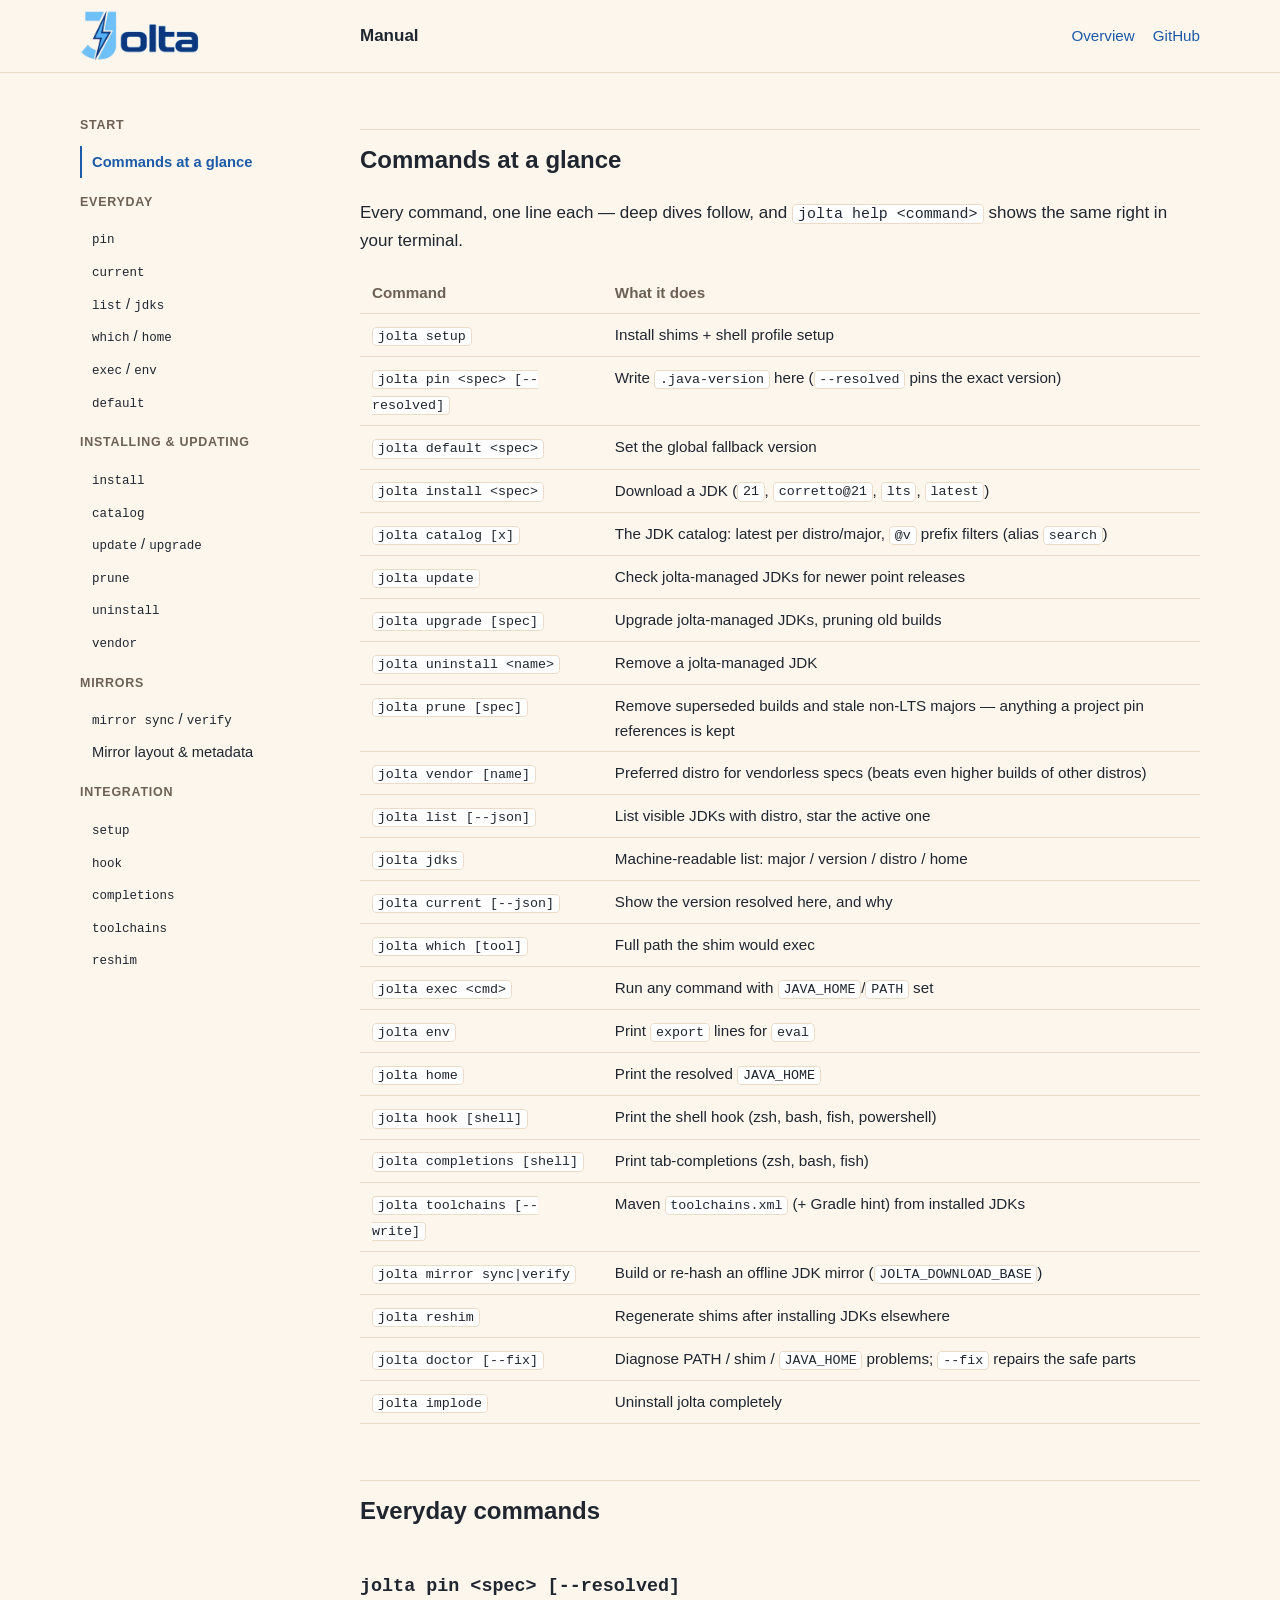
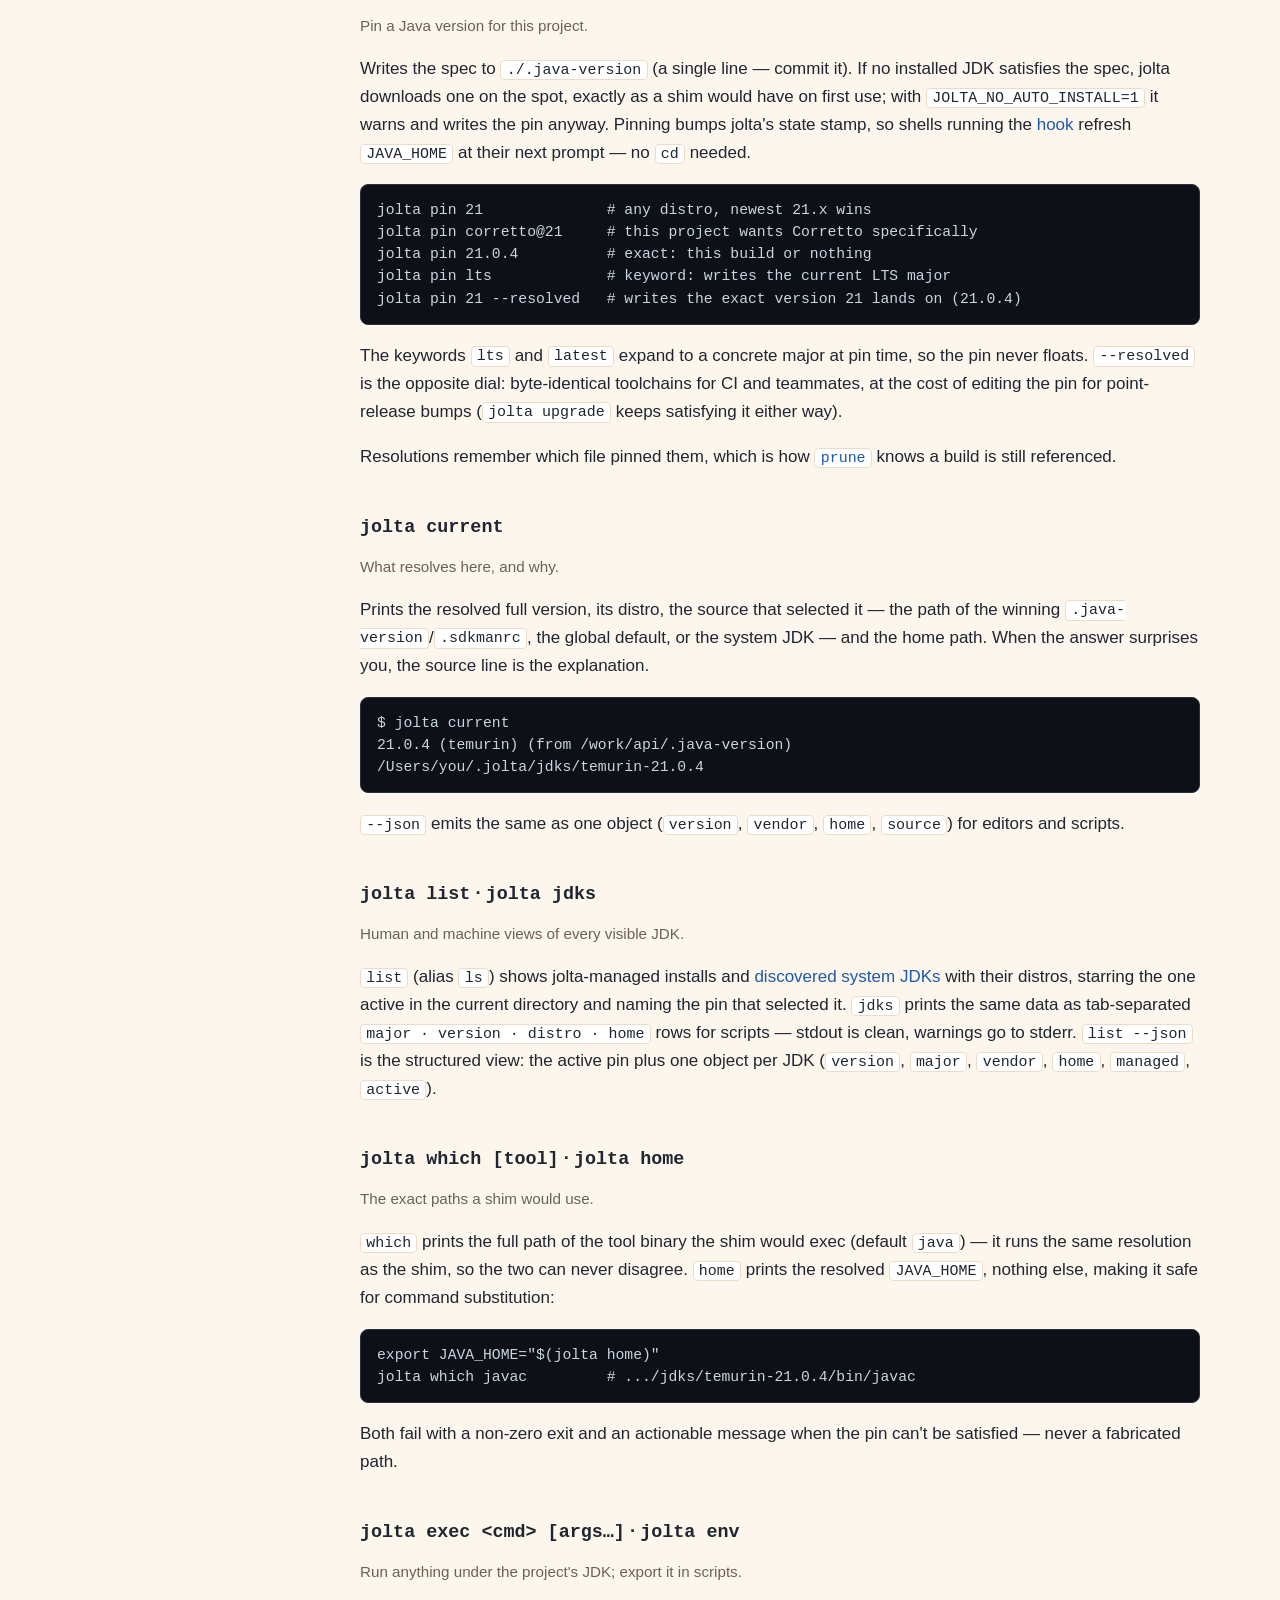
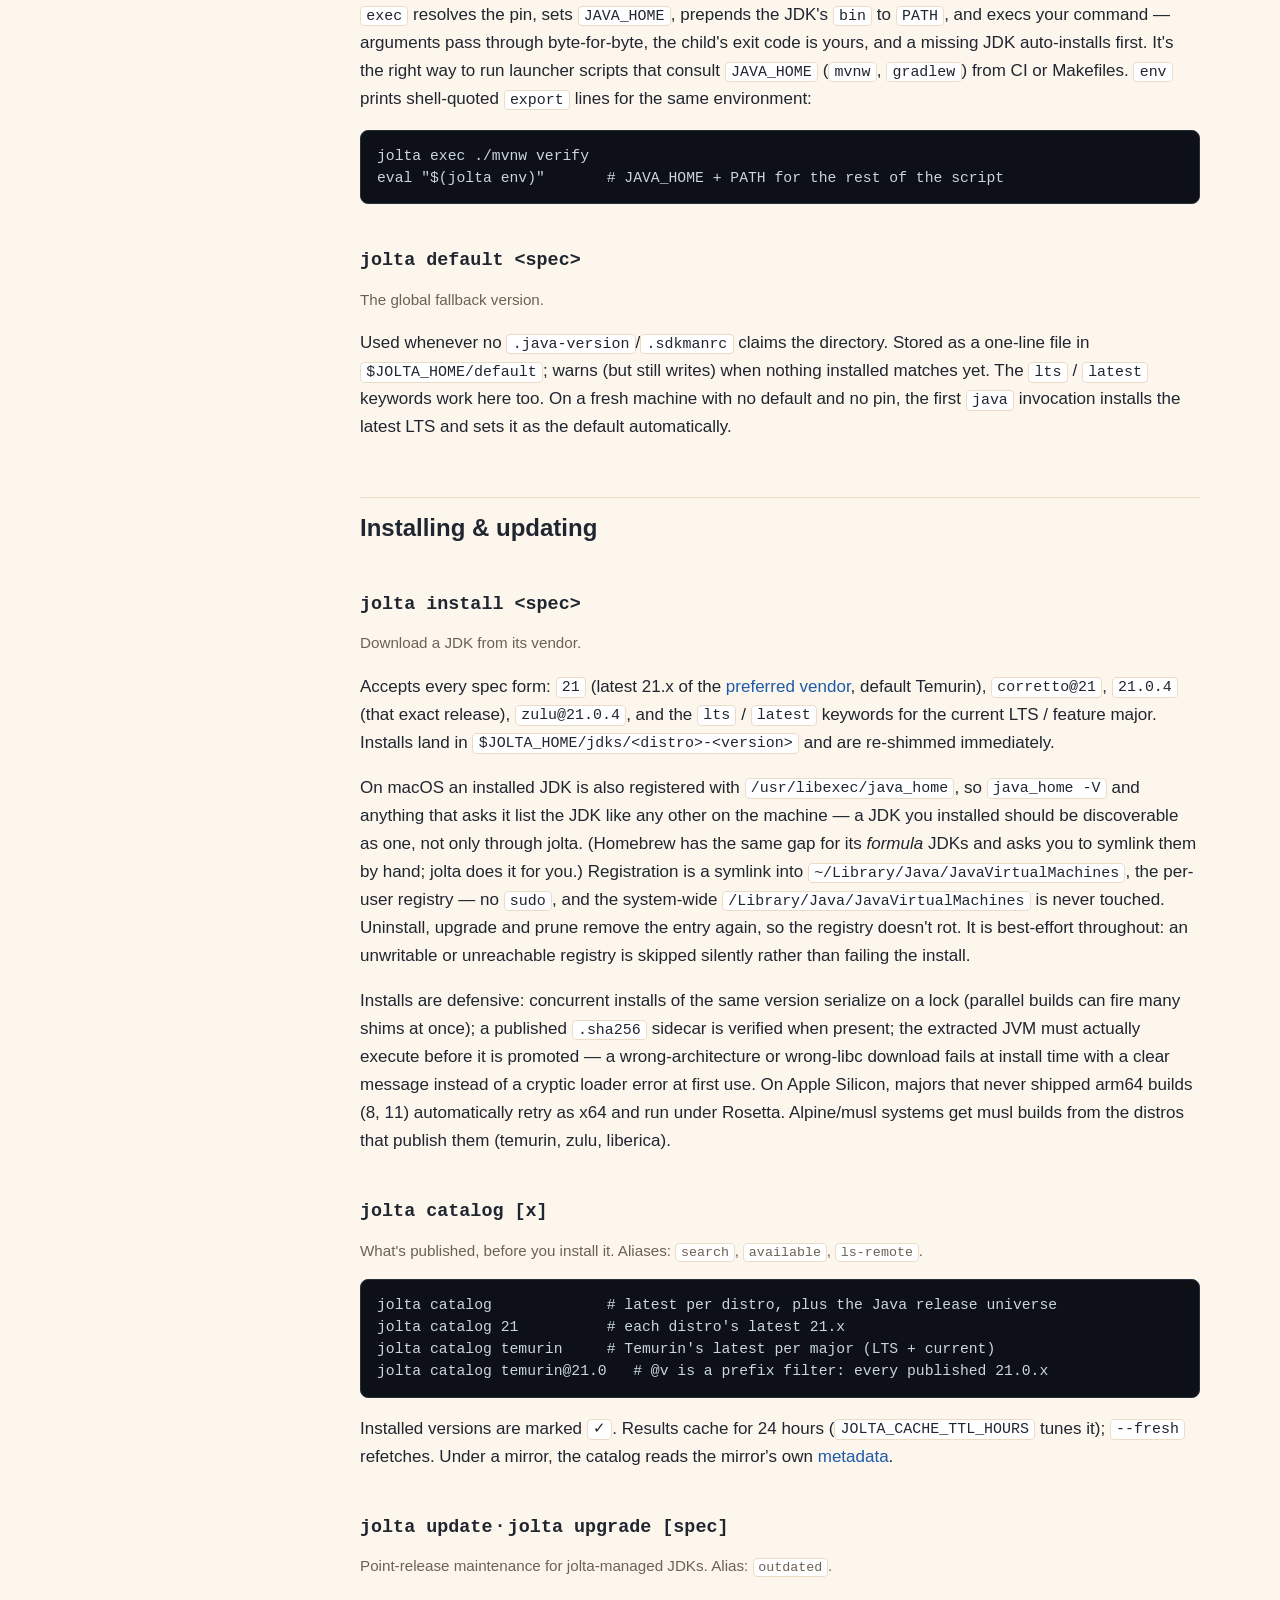
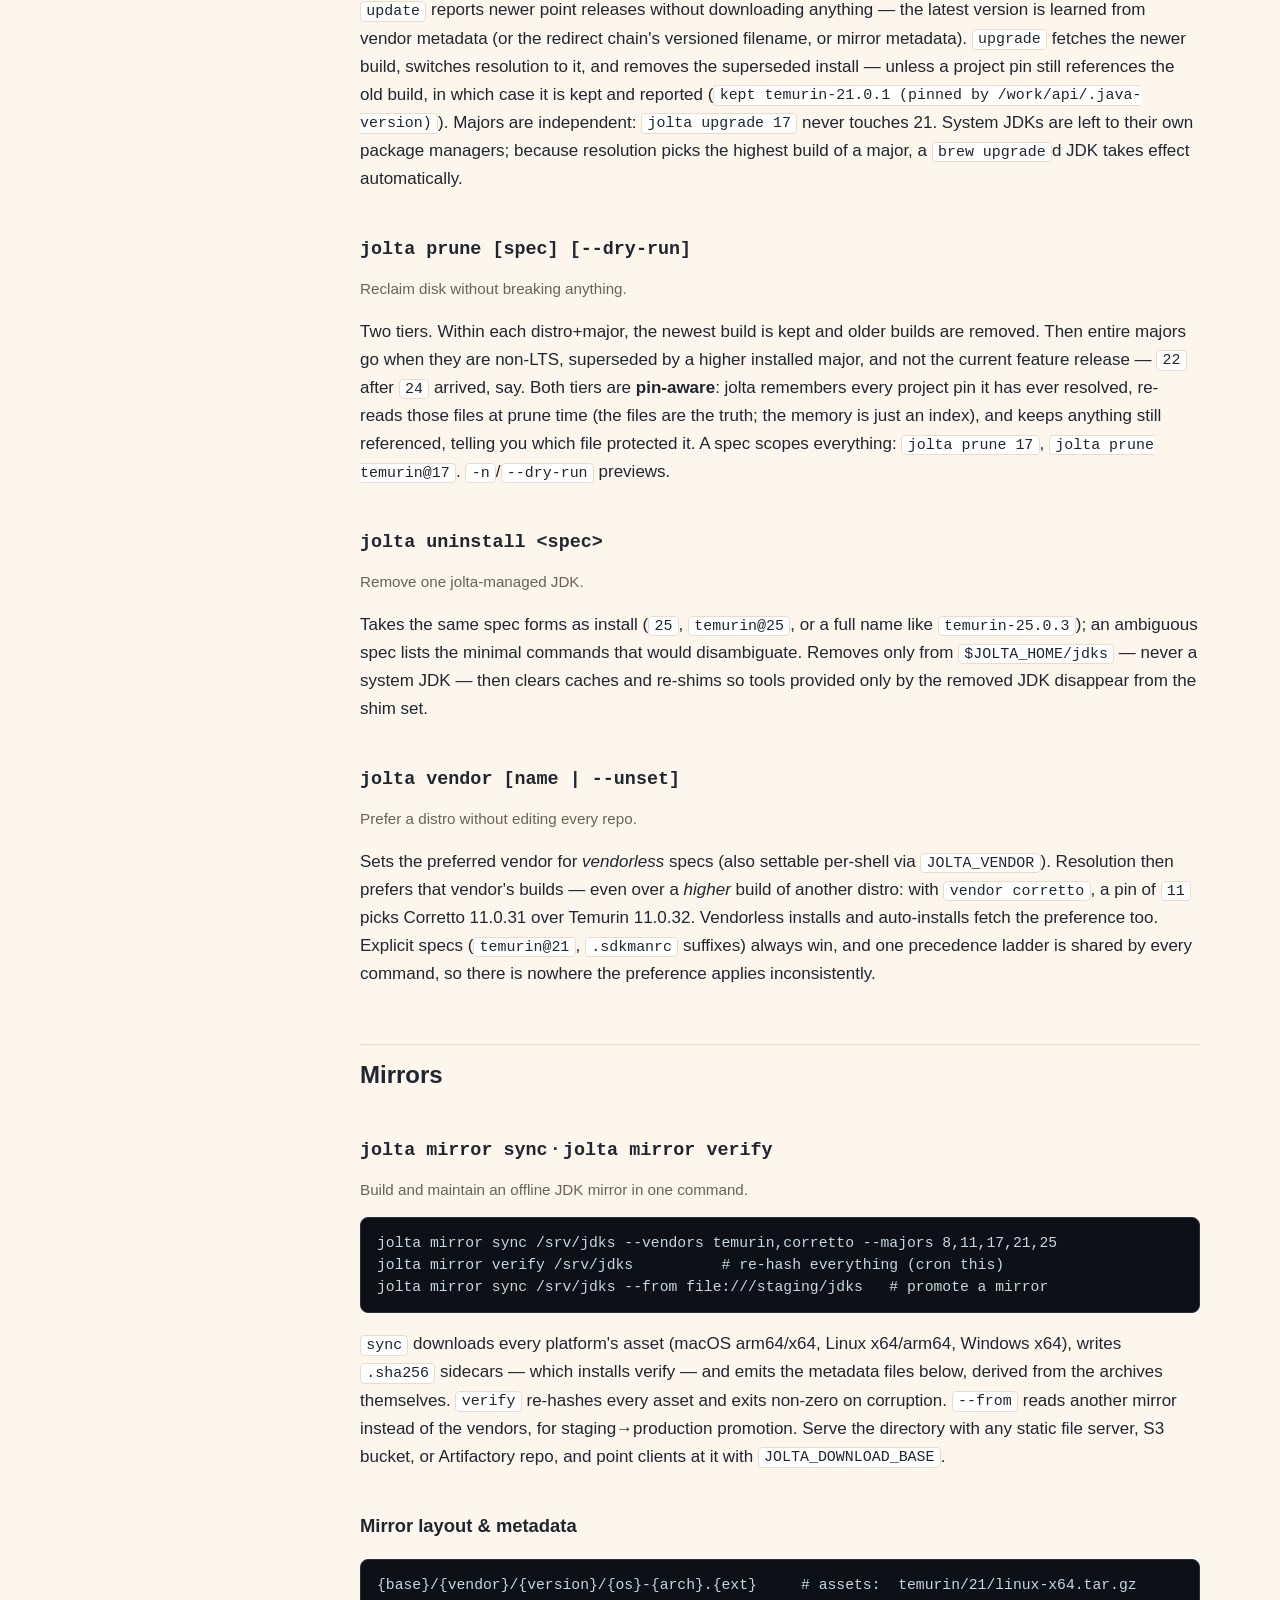
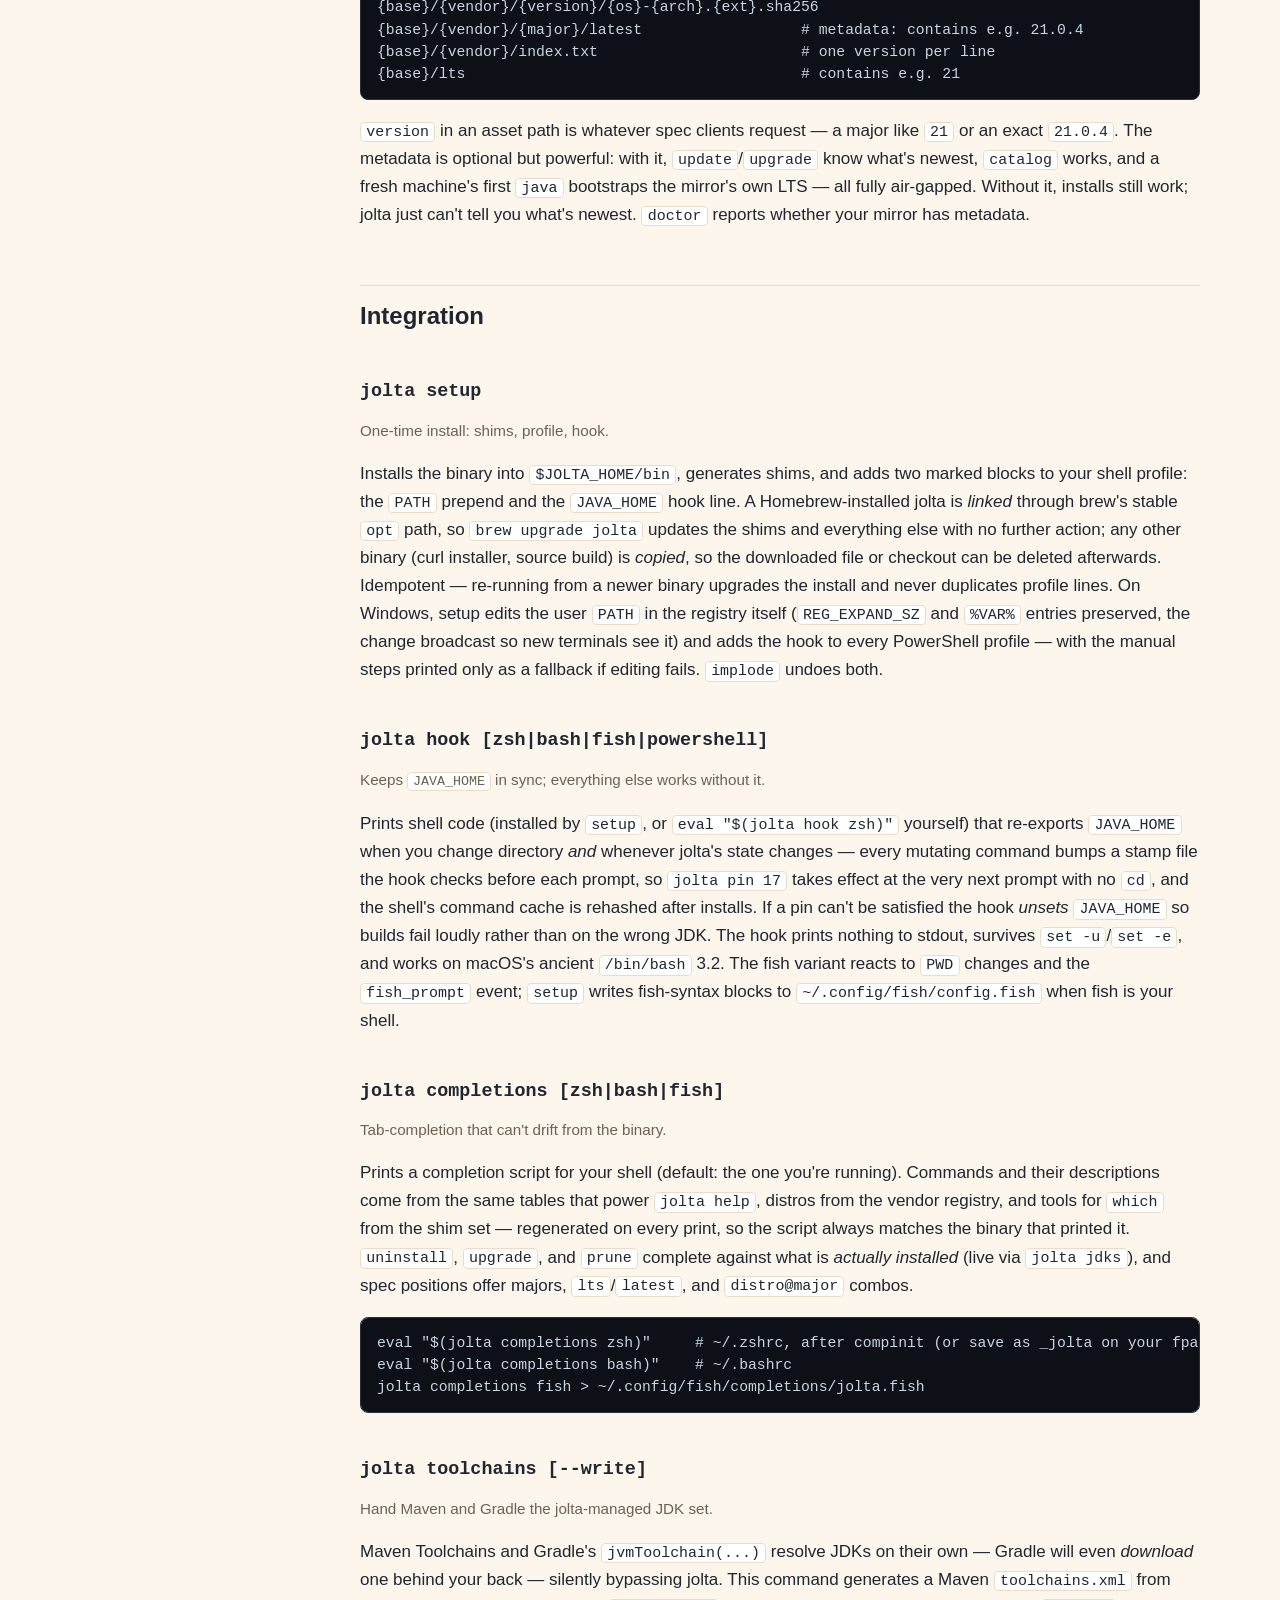
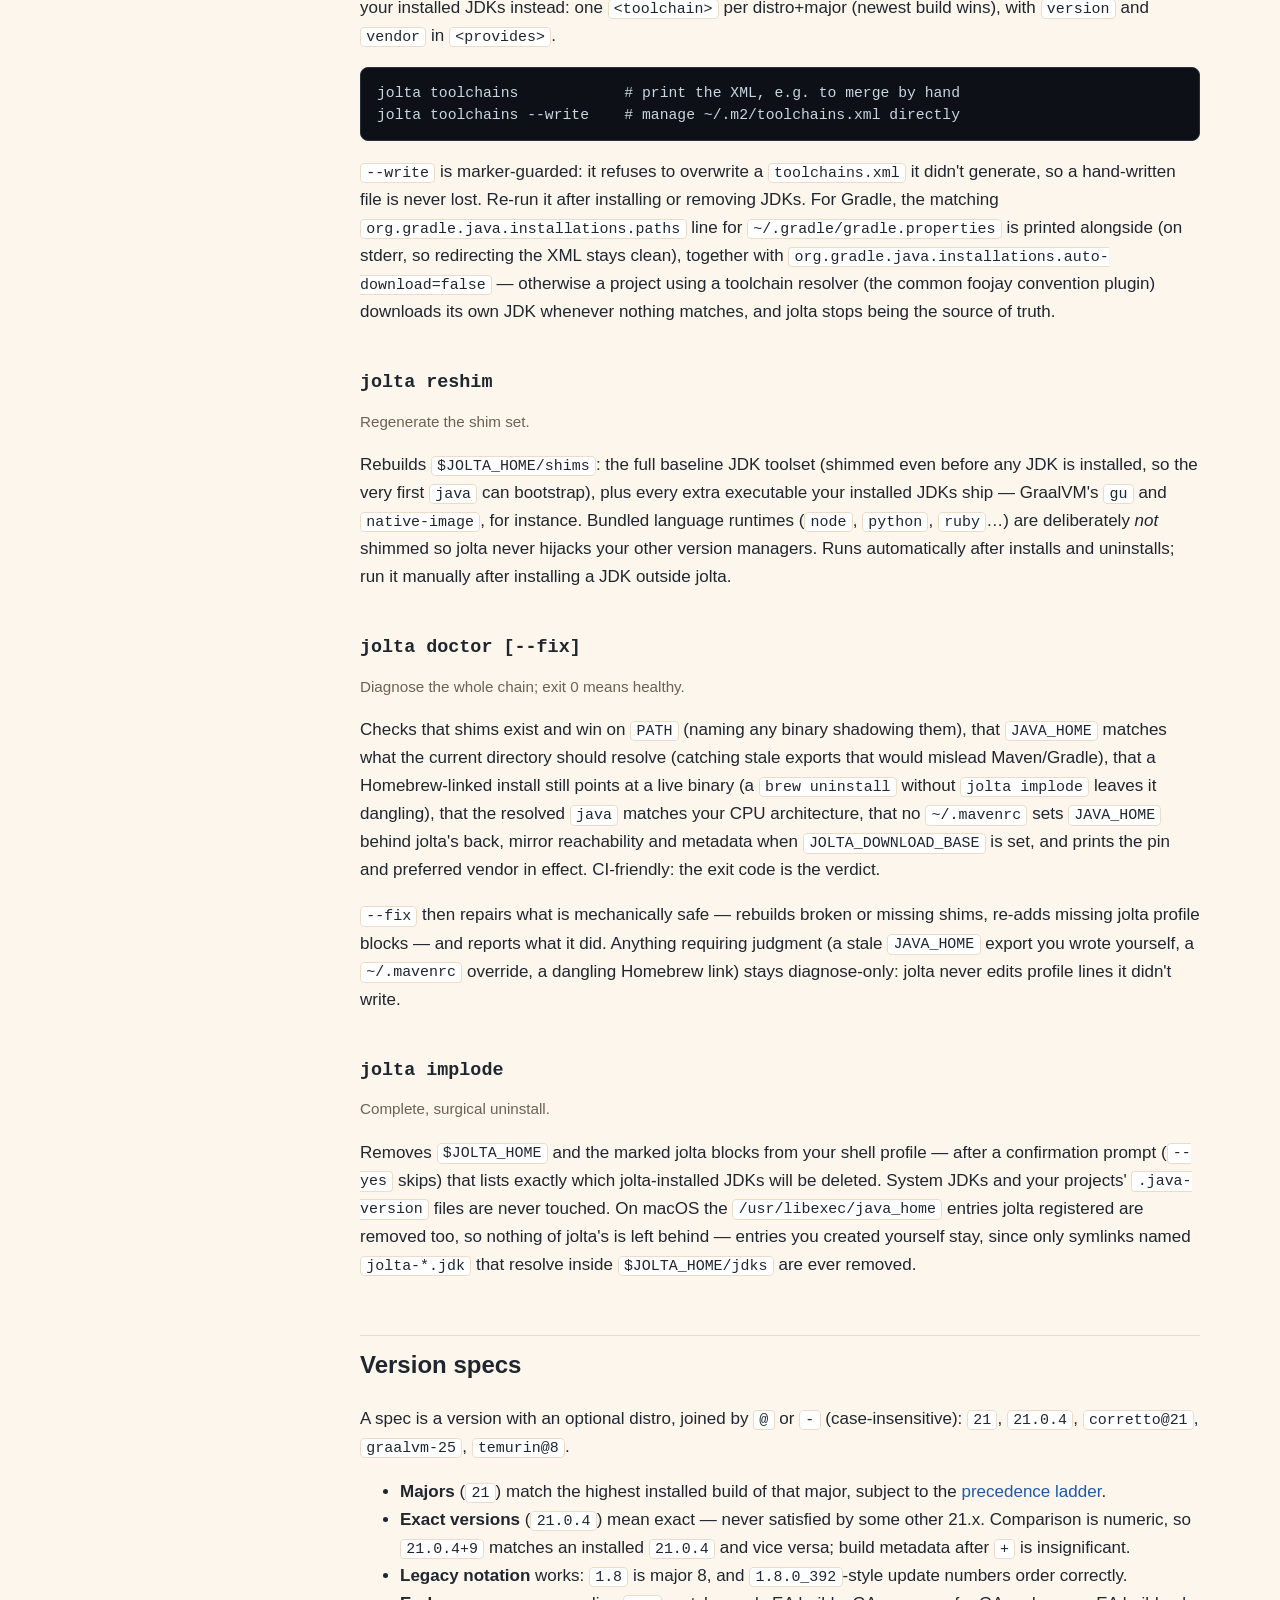
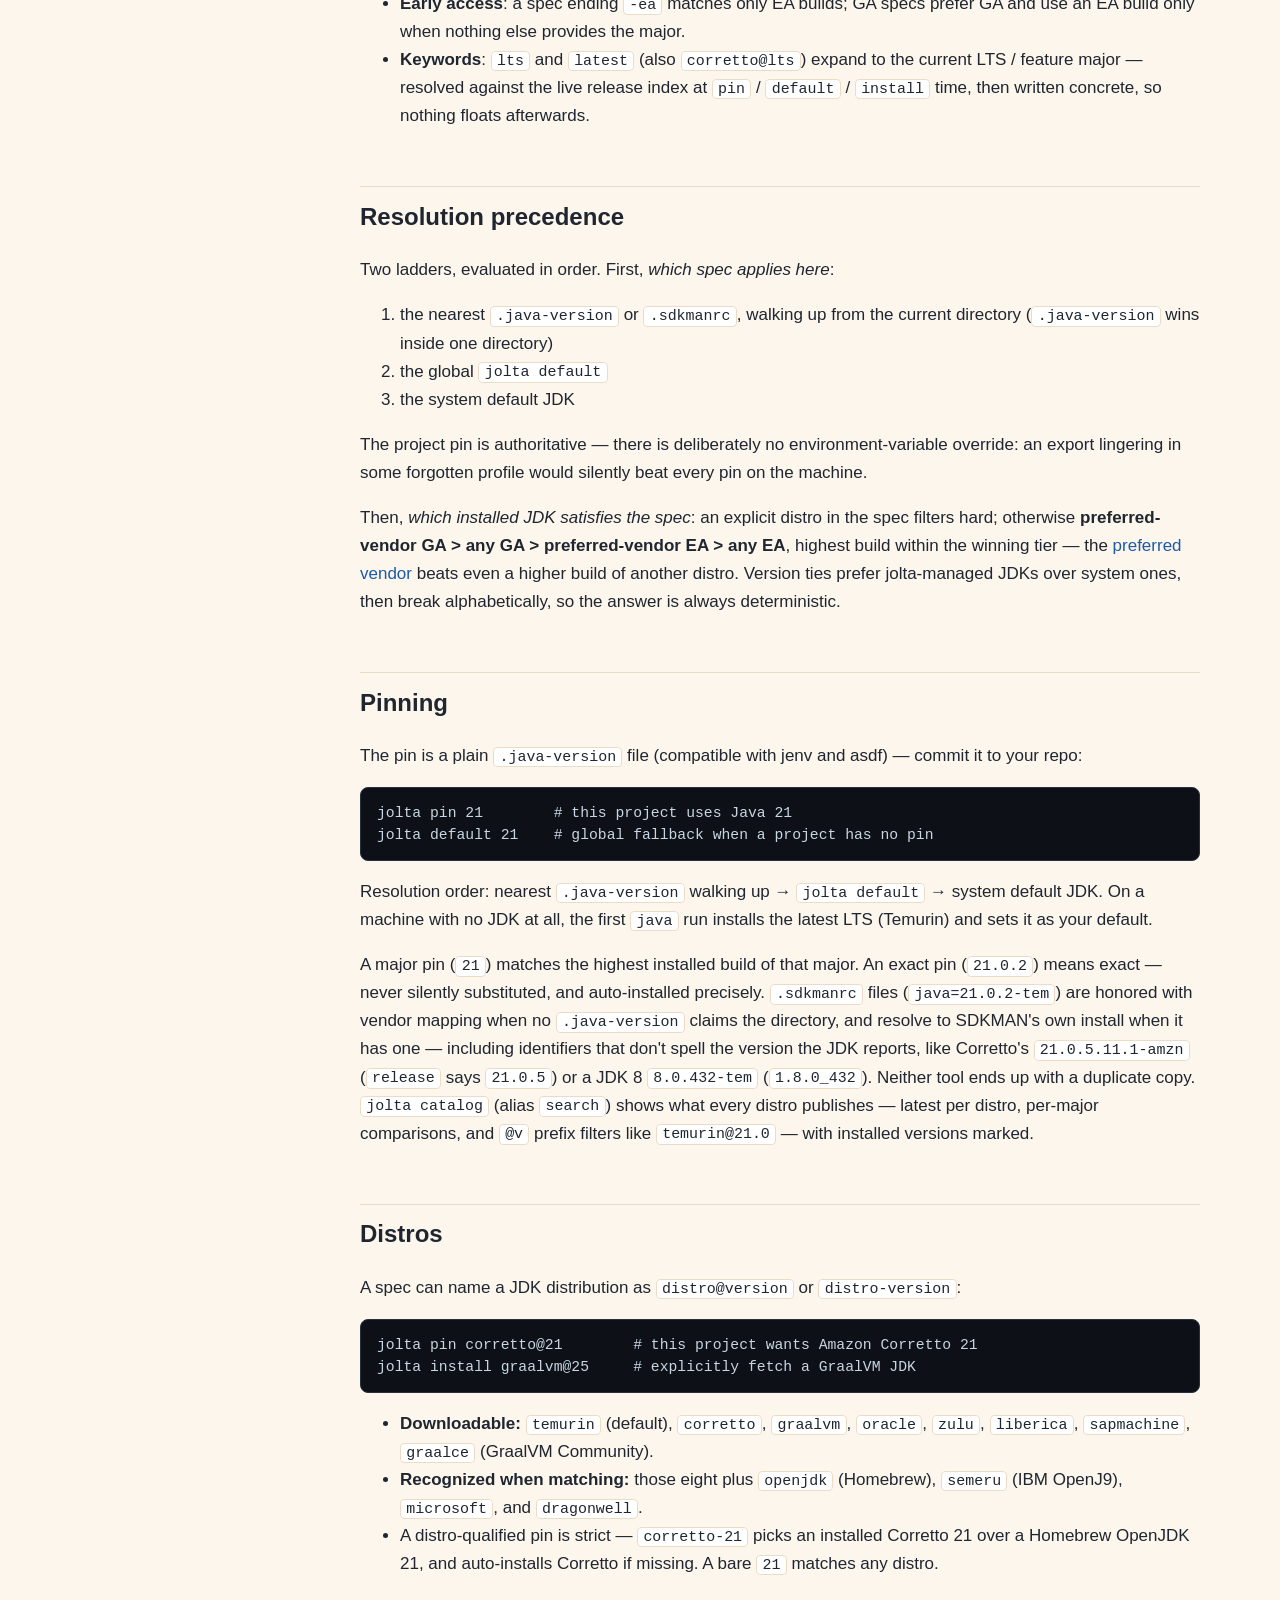
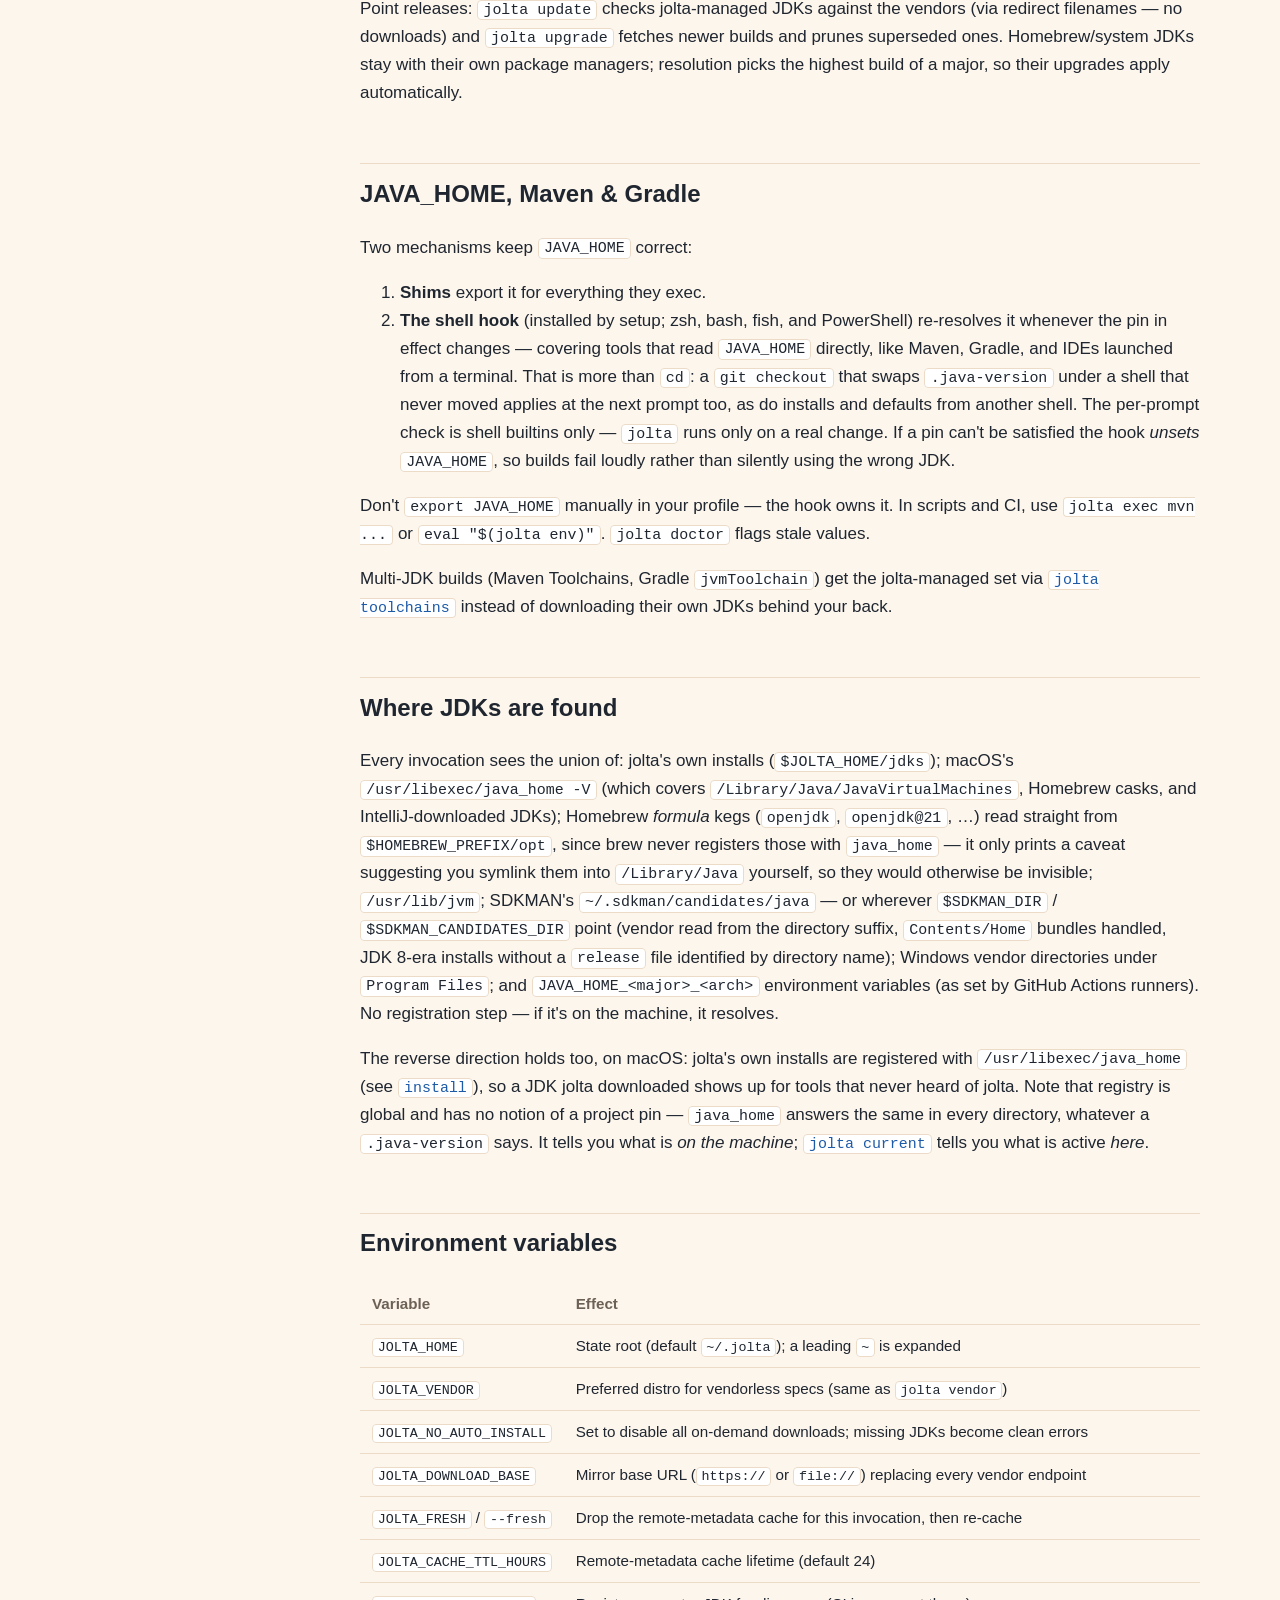
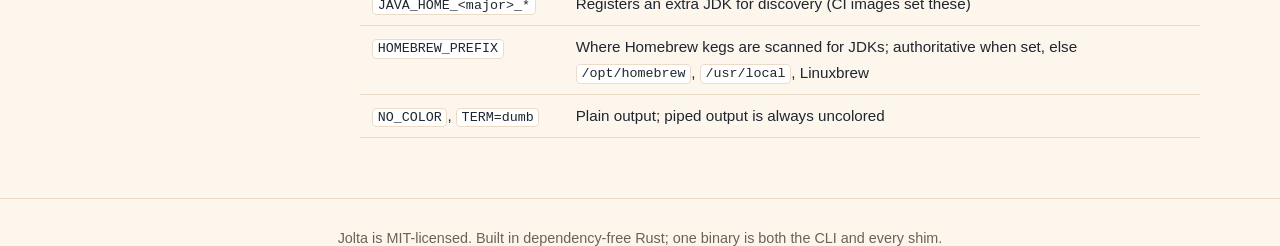
==== commit 201ceb3a: "docs: warm light theme, drop the logo panel, document java_home visibility The light theme was pure " ====
--- a/docs/manual.html
+++ b/docs/manual.html
@@ -246,6 +246,17 @@
 Installs land in
 <code>$JOLTA_HOME/jdks/&lt;distro&gt;-&lt;version&gt;</code> and are re-shimmed
 immediately.</p>
+<p>On macOS an installed JDK is also registered with
+<code>/usr/libexec/java_home</code>, so <code>java_home&nbsp;-V</code> and anything
+that asks it list the JDK like any other on the machine — a JDK you installed should
+be discoverable as one, not only through jolta. (Homebrew has the same gap for its
+<em>formula</em> JDKs and asks you to symlink them by hand; jolta does it for you.)
+Registration is a symlink into <code>~/Library/Java/JavaVirtualMachines</code>, the
+per-user registry — no <code>sudo</code>, and the system-wide
+<code>/Library/Java/JavaVirtualMachines</code> is never touched. Uninstall,
+upgrade and prune remove the entry again, so the registry doesn't rot. It is
+best-effort throughout: an unwritable or unreachable registry is skipped silently
+rather than failing the install.</p>
 <p>Installs are defensive: concurrent installs of the same version serialize on a
 lock (parallel builds can fire many shims at once); a published
 <code>.sha256</code> sidecar is verified when present; the extracted JVM must
@@ -436,7 +447,11 @@
 <p>Removes <code>$JOLTA_HOME</code> and the marked jolta blocks from your shell
 profile — after a confirmation prompt (<code>--yes</code> skips) that lists exactly
 which jolta-installed JDKs will be deleted. System JDKs and your projects'
-<code>.java-version</code> files are never touched.</p>
+<code>.java-version</code> files are never touched. On macOS the
+<code>/usr/libexec/java_home</code> entries jolta registered are removed too, so
+nothing of jolta's is left behind — entries you created yourself stay, since only
+symlinks named <code>jolta-*.jdk</code> that resolve inside
+<code>$JOLTA_HOME/jdks</code> are ever removed.</p>
 
 <h2 id="specs">Version specs</h2>
 <p>A spec is a version with an optional distro, joined by <code>@</code> or
@@ -550,7 +565,12 @@
 <p>Every invocation sees the union of: jolta's own installs
 (<code>$JOLTA_HOME/jdks</code>); macOS's <code>/usr/libexec/java_home&nbsp;-V</code>
 (which covers <code>/Library/Java/JavaVirtualMachines</code>, Homebrew casks, and
-IntelliJ-downloaded JDKs); <code>/usr/lib/jvm</code>; SDKMAN's
+IntelliJ-downloaded JDKs); Homebrew <em>formula</em> kegs
+(<code>openjdk</code>, <code>openjdk@21</code>, …) read straight from
+<code>$HOMEBREW_PREFIX/opt</code>, since brew never registers those with
+<code>java_home</code> — it only prints a caveat suggesting you symlink them into
+<code>/Library/Java</code> yourself, so they would otherwise be invisible;
+<code>/usr/lib/jvm</code>; SDKMAN's
 <code>~/.sdkman/candidates/java</code> — or wherever <code>$SDKMAN_DIR</code> /
 <code>$SDKMAN_CANDIDATES_DIR</code> point (vendor read from the directory suffix,
 <code>Contents/Home</code> bundles handled, JDK&nbsp;8-era installs without a
@@ -558,6 +578,14 @@
 under <code>Program Files</code>; and <code>JAVA_HOME_&lt;major&gt;_&lt;arch&gt;</code>
 environment variables (as set by GitHub Actions runners). No registration step —
 if it's on the machine, it resolves.</p>
+<p>The reverse direction holds too, on macOS: jolta's own installs are registered
+with <code>/usr/libexec/java_home</code> (see
+<a href="#cmd-install"><code>install</code></a>), so a JDK jolta downloaded shows up
+for tools that never heard of jolta. Note that registry is global and has no notion
+of a project pin — <code>java_home</code> answers the same in every directory,
+whatever a <code>.java-version</code> says. It tells you what is <em>on the
+machine</em>; <a href="#cmd-current"><code>jolta current</code></a> tells you what is
+active <em>here</em>.</p>
 
 <h2 id="env-vars">Environment variables</h2>
 <table>
@@ -569,6 +597,7 @@
 <tr><td><code>JOLTA_FRESH</code> / <code>--fresh</code></td><td>Drop the remote-metadata cache for this invocation, then re-cache</td></tr>
 <tr><td><code>JOLTA_CACHE_TTL_HOURS</code></td><td>Remote-metadata cache lifetime (default 24)</td></tr>
 <tr><td><code>JAVA_HOME_&lt;major&gt;_*</code></td><td>Registers an extra JDK for discovery (CI images set these)</td></tr>
+<tr><td><code>HOMEBREW_PREFIX</code></td><td>Where Homebrew kegs are scanned for JDKs; authoritative when set, else <code>/opt/homebrew</code>, <code>/usr/local</code>, Linuxbrew</td></tr>
 <tr><td><code>NO_COLOR</code>, <code>TERM=dumb</code></td><td>Plain output; piped output is always uncolored</td></tr>
 </table>
 
--- a/docs/style.css
+++ b/docs/style.css
@@ -1,6 +1,8 @@
 :root {
-  --bg: #ffffff; --fg: #1c2733; --muted: #5b6b7b; --accent: #1d5aa7;
-  --accent2: #e8871e; --code-bg: #f4f6f8; --border: #e3e8ee; --hero-bg: #f8fafc;
+  /* warm page tinted toward the brand orange (#e8871e), with white code/cards
+     on top; the blue accent is complementary to it and carries the links */
+  --bg: #fdf6ed; --fg: #1f2630; --muted: #6d6154; --accent: #1d5aa7;
+  --accent2: #c96a09; --code-bg: #ffffff; --border: #ecdcc7; --hero-bg: #fbead6;
 }
 @media (prefers-color-scheme: dark) {
   :root {
@@ -14,7 +16,9 @@
 a:hover { text-decoration: underline; }
 .wrap { max-width: 860px; margin: 0 auto; padding: 0 24px; }
 header.hero { background: var(--hero-bg); border-bottom: 1px solid var(--border); padding: 56px 0 40px; text-align: center; }
-.hero img { max-width: 420px; width: 90%; height: auto; border-radius: 14px; box-shadow: 0 1px 4px rgba(0,0,0,.12); }
+/* no radius/shadow: the logo is a transparent PNG, so both would frame its
+   bounding box rather than the artwork — a panel floating behind the mark */
+.hero img { max-width: 420px; width: 90%; height: auto; }
 .hero p.tag { font-size: 1.25rem; color: var(--muted); margin: 18px auto 8px; max-width: 560px; }
 nav.toc { position: sticky; top: 0; background: var(--bg); border-bottom: 1px solid var(--border); z-index: 5; }
 nav.toc .wrap { display: flex; flex-wrap: wrap; gap: 4px 18px; padding: 10px 24px; font-size: .95rem; }
@@ -98,3 +102,20 @@
   .sidebar { position: static; max-height: none; columns: 2; padding-bottom: 0; }
   .sidebar .group { break-after: avoid; }
 }
+
+/* ---- FAQ accordion ---- */
+.faq { border: 1px solid var(--border); border-radius: 10px; overflow: hidden; }
+.faq details + details { border-top: 1px solid var(--border); }
+.faq summary { cursor: pointer; padding: 14px 18px; list-style: none;
+  display: flex; align-items: center; gap: 10px; }
+.faq summary::-webkit-details-marker { display: none; }
+.faq summary:hover { background: var(--hero-bg); }
+.faq summary h3 { margin: 0; font-size: 1rem; display: inline; flex: 1; }
+/* chevron drawn in CSS so there's no icon font or SVG to load */
+.faq summary::after { content: ""; width: 8px; height: 8px; flex: none;
+  border-right: 2px solid var(--muted); border-bottom: 2px solid var(--muted);
+  transform: rotate(-45deg); transition: transform .15s ease; margin-right: 2px; }
+.faq details[open] summary::after { transform: rotate(45deg); }
+.faq details[open] summary { background: var(--hero-bg); }
+.faq details > p { margin: 0; padding: 2px 18px 16px; color: var(--muted); }
+@media (prefers-reduced-motion: reduce) { .faq summary::after { transition: none; } }
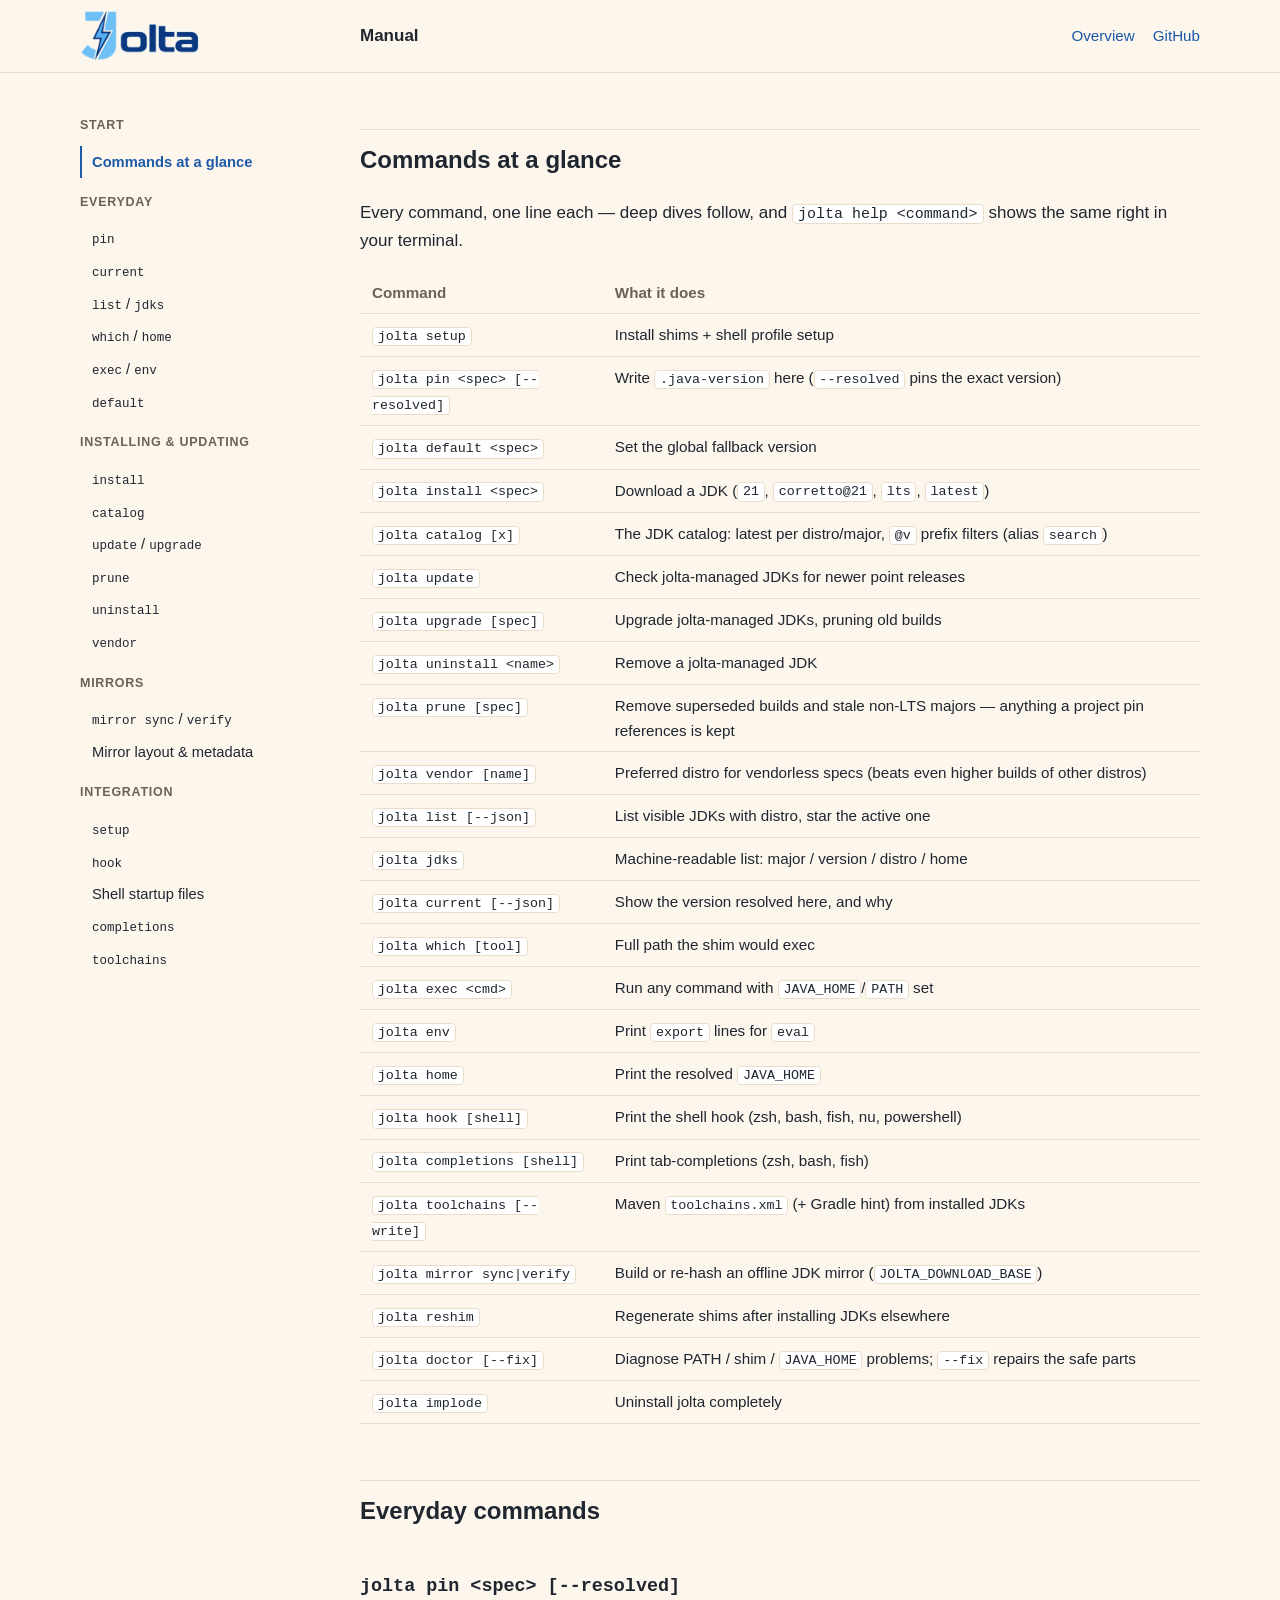
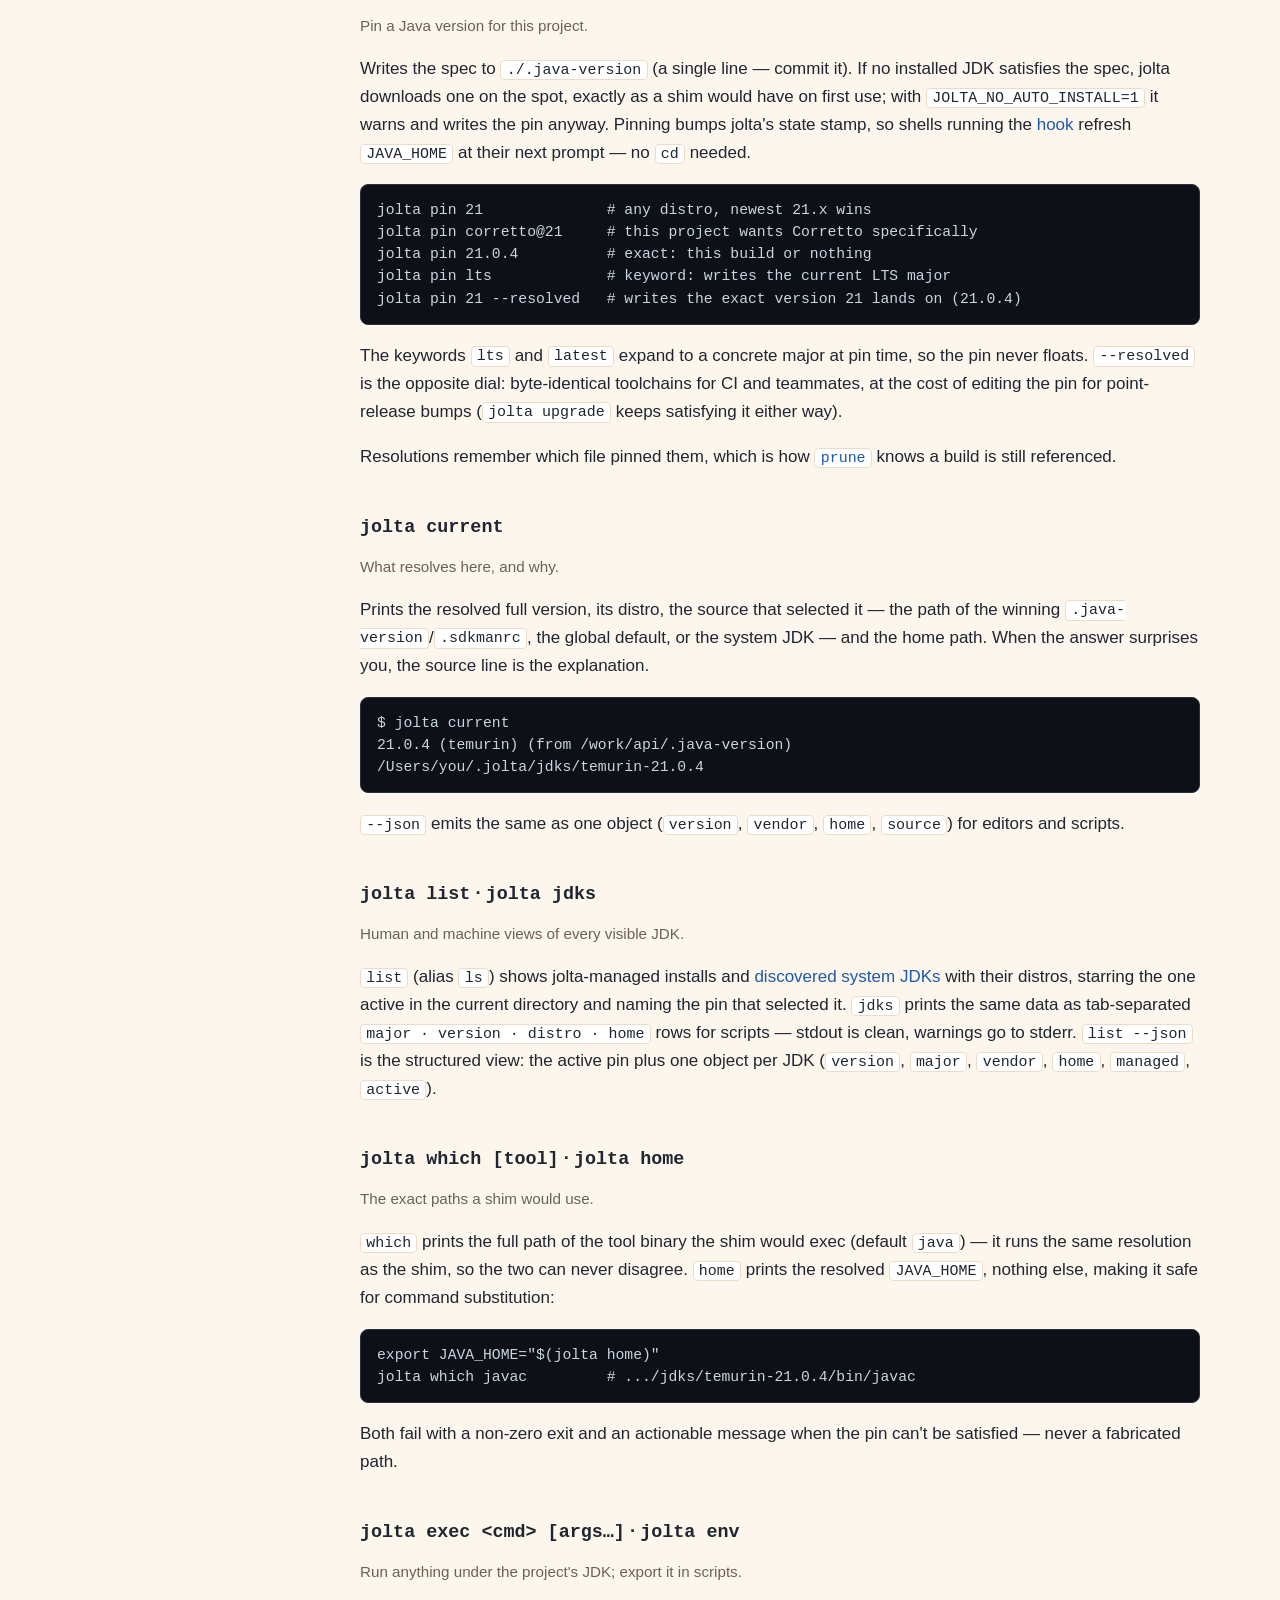
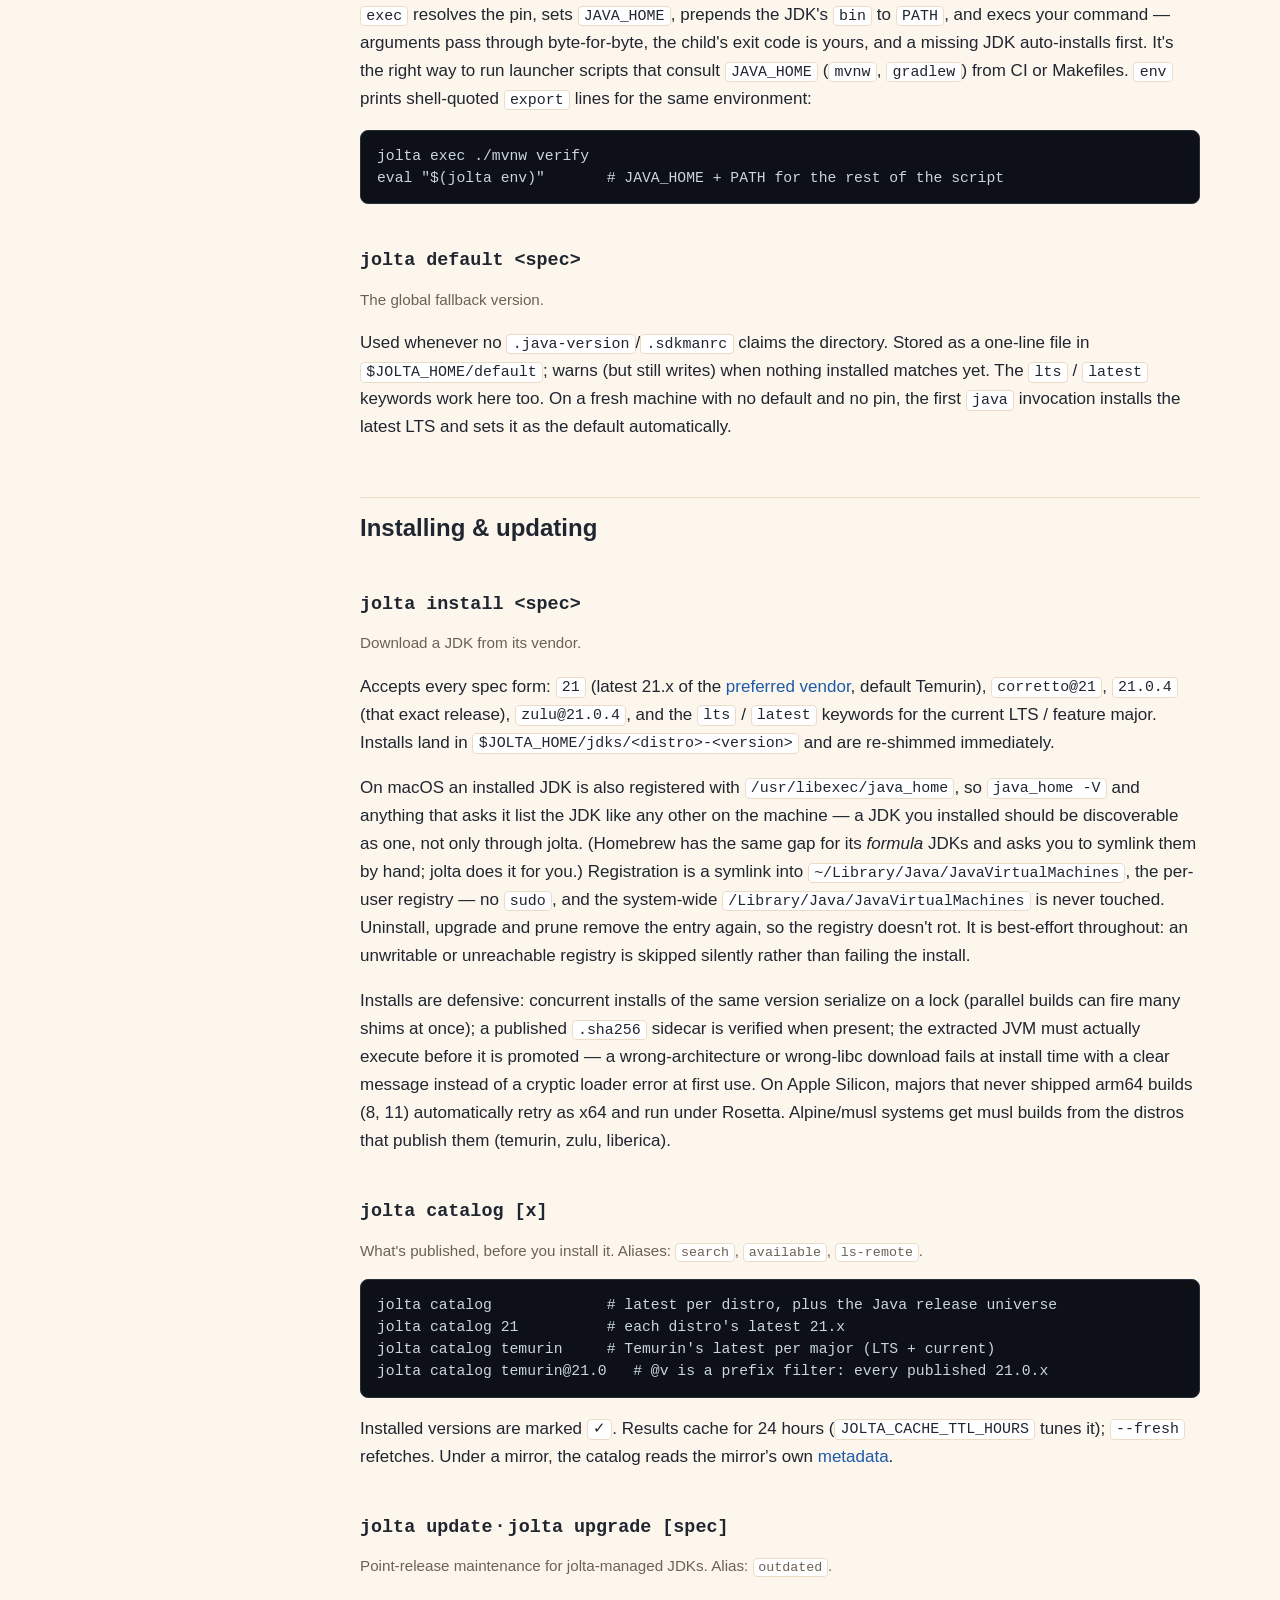
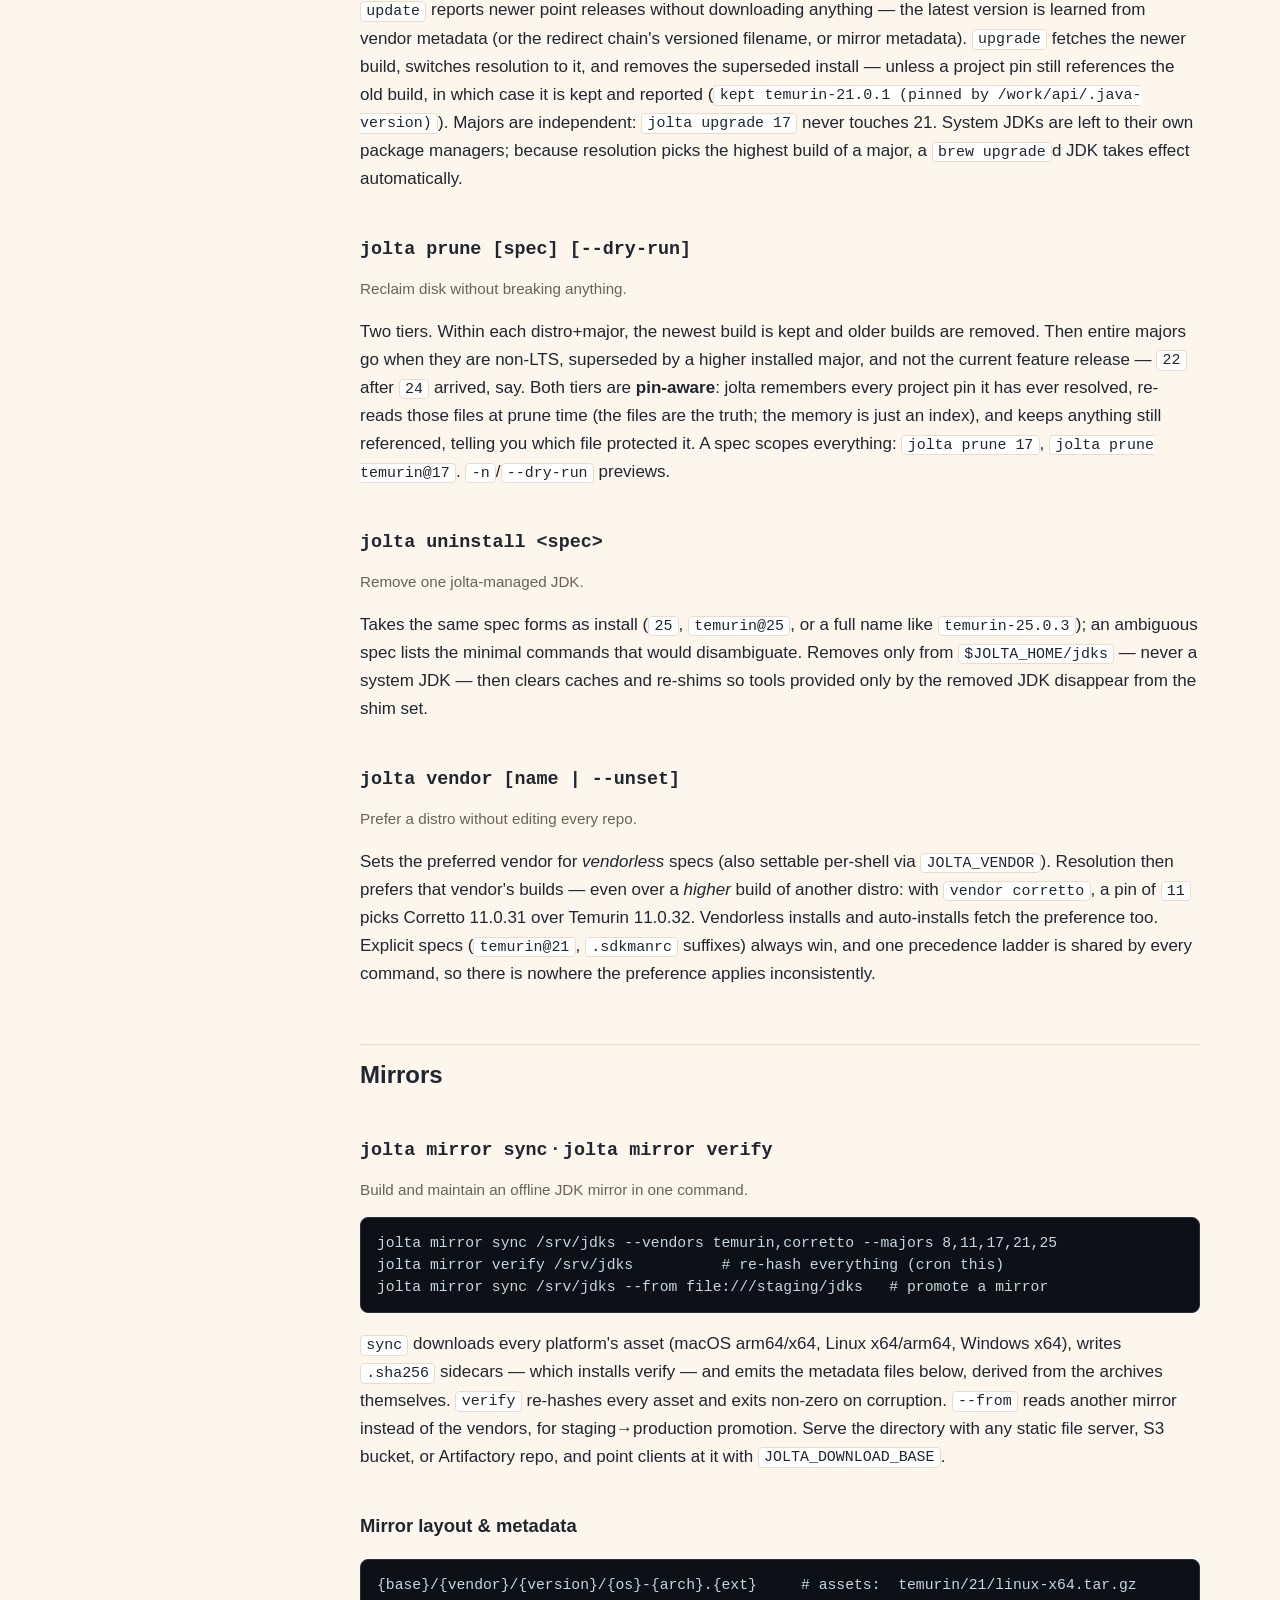
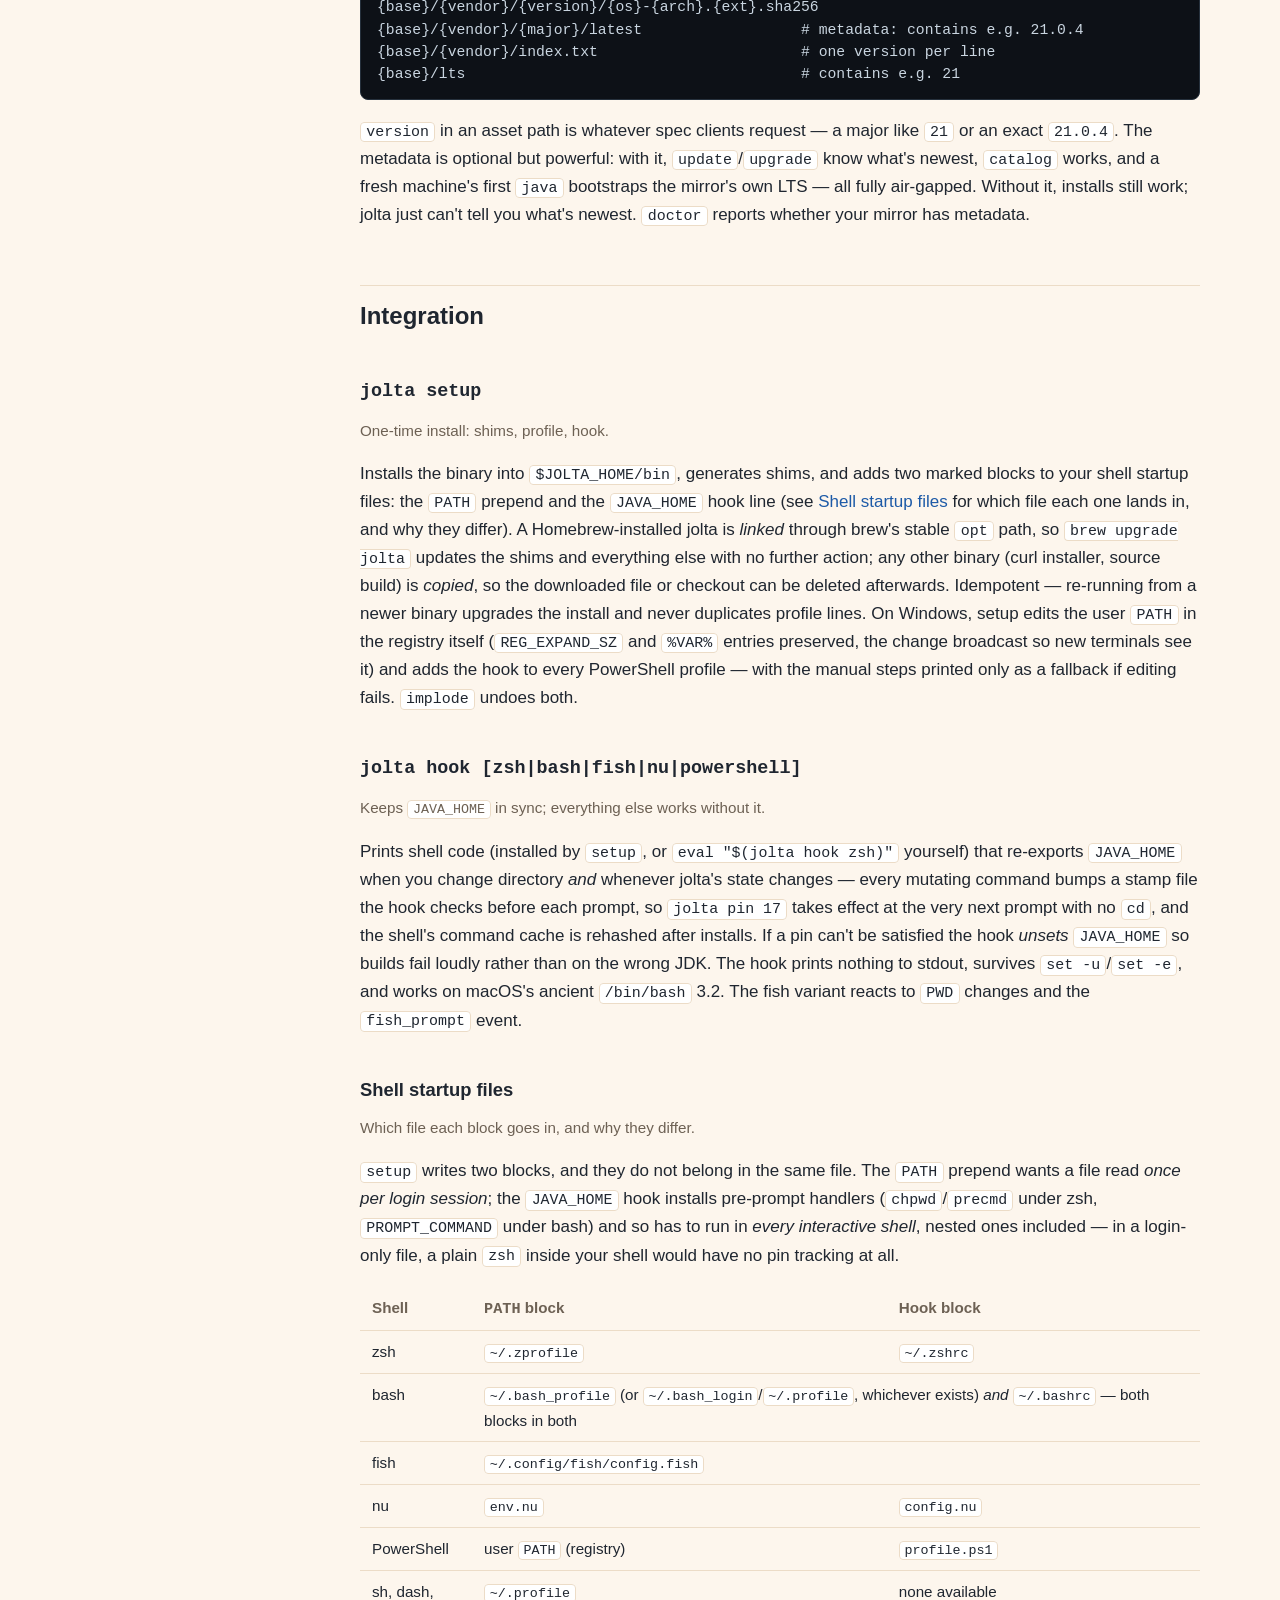
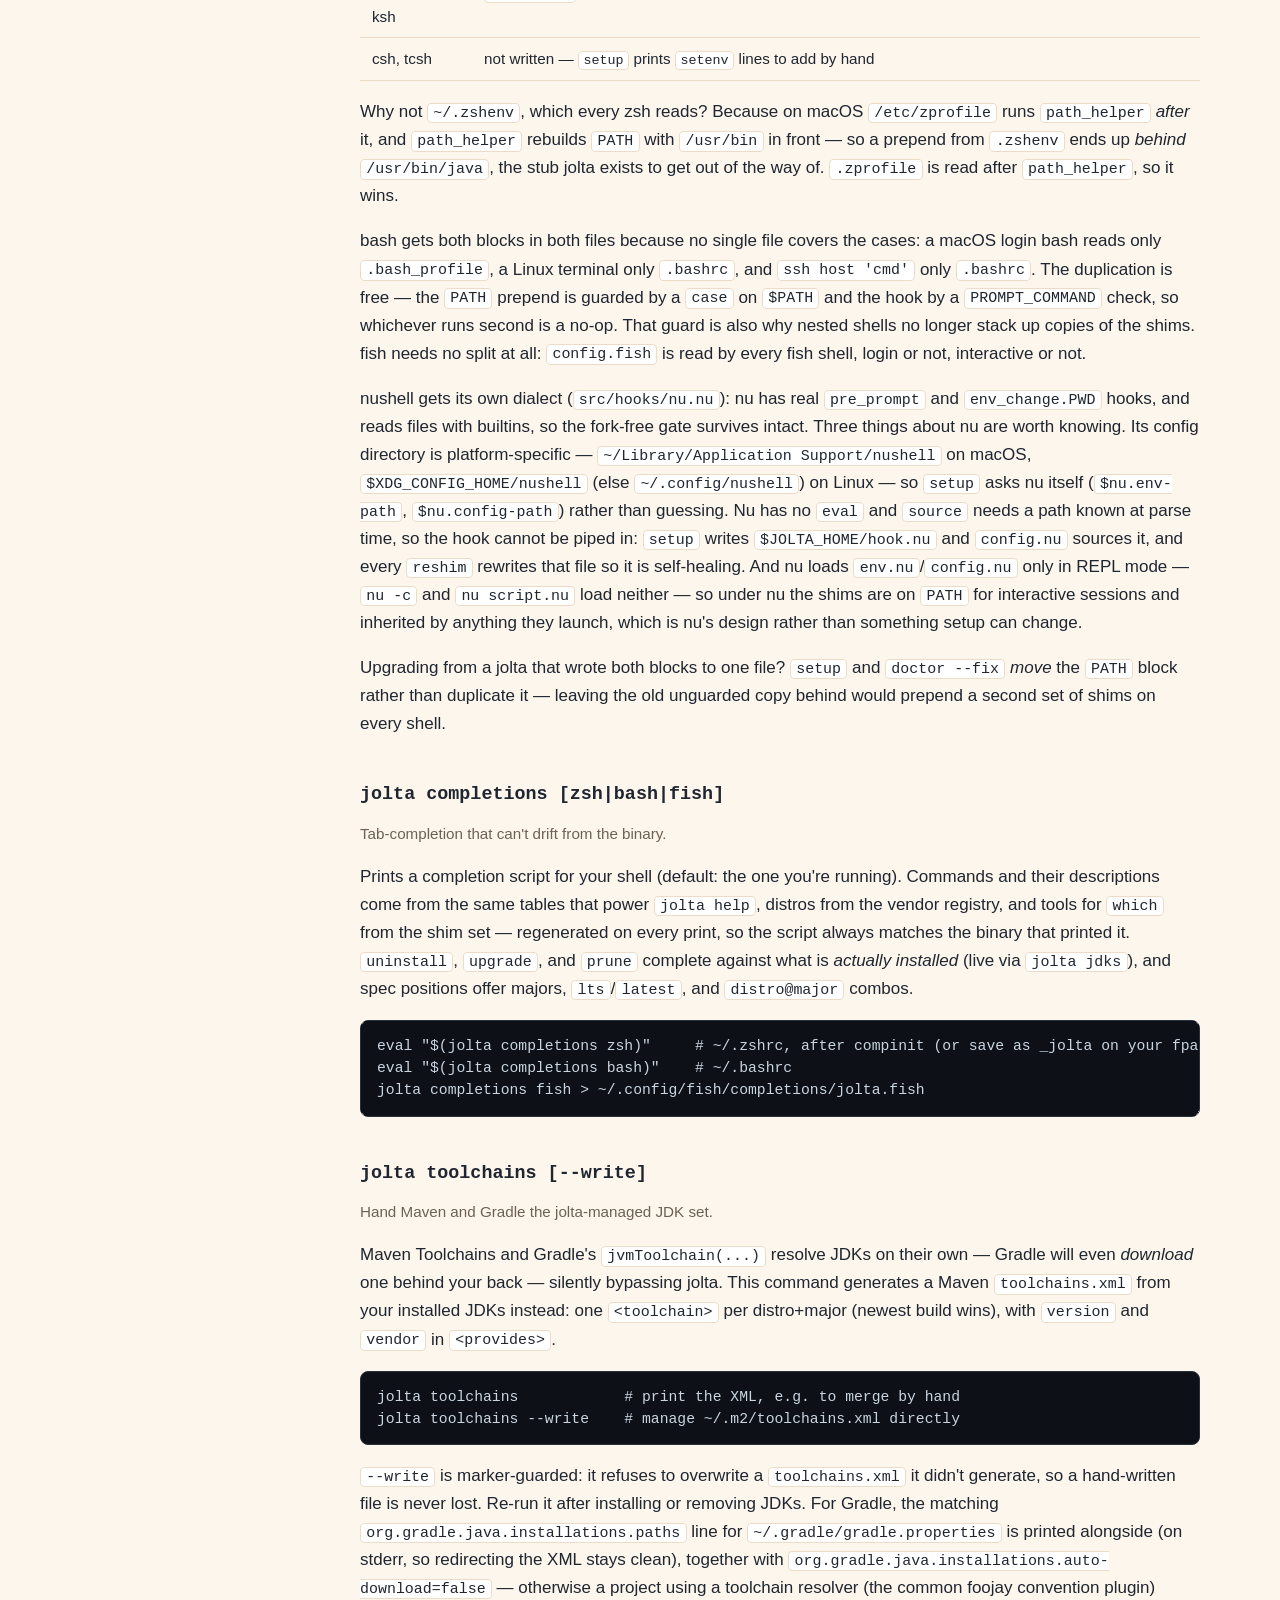
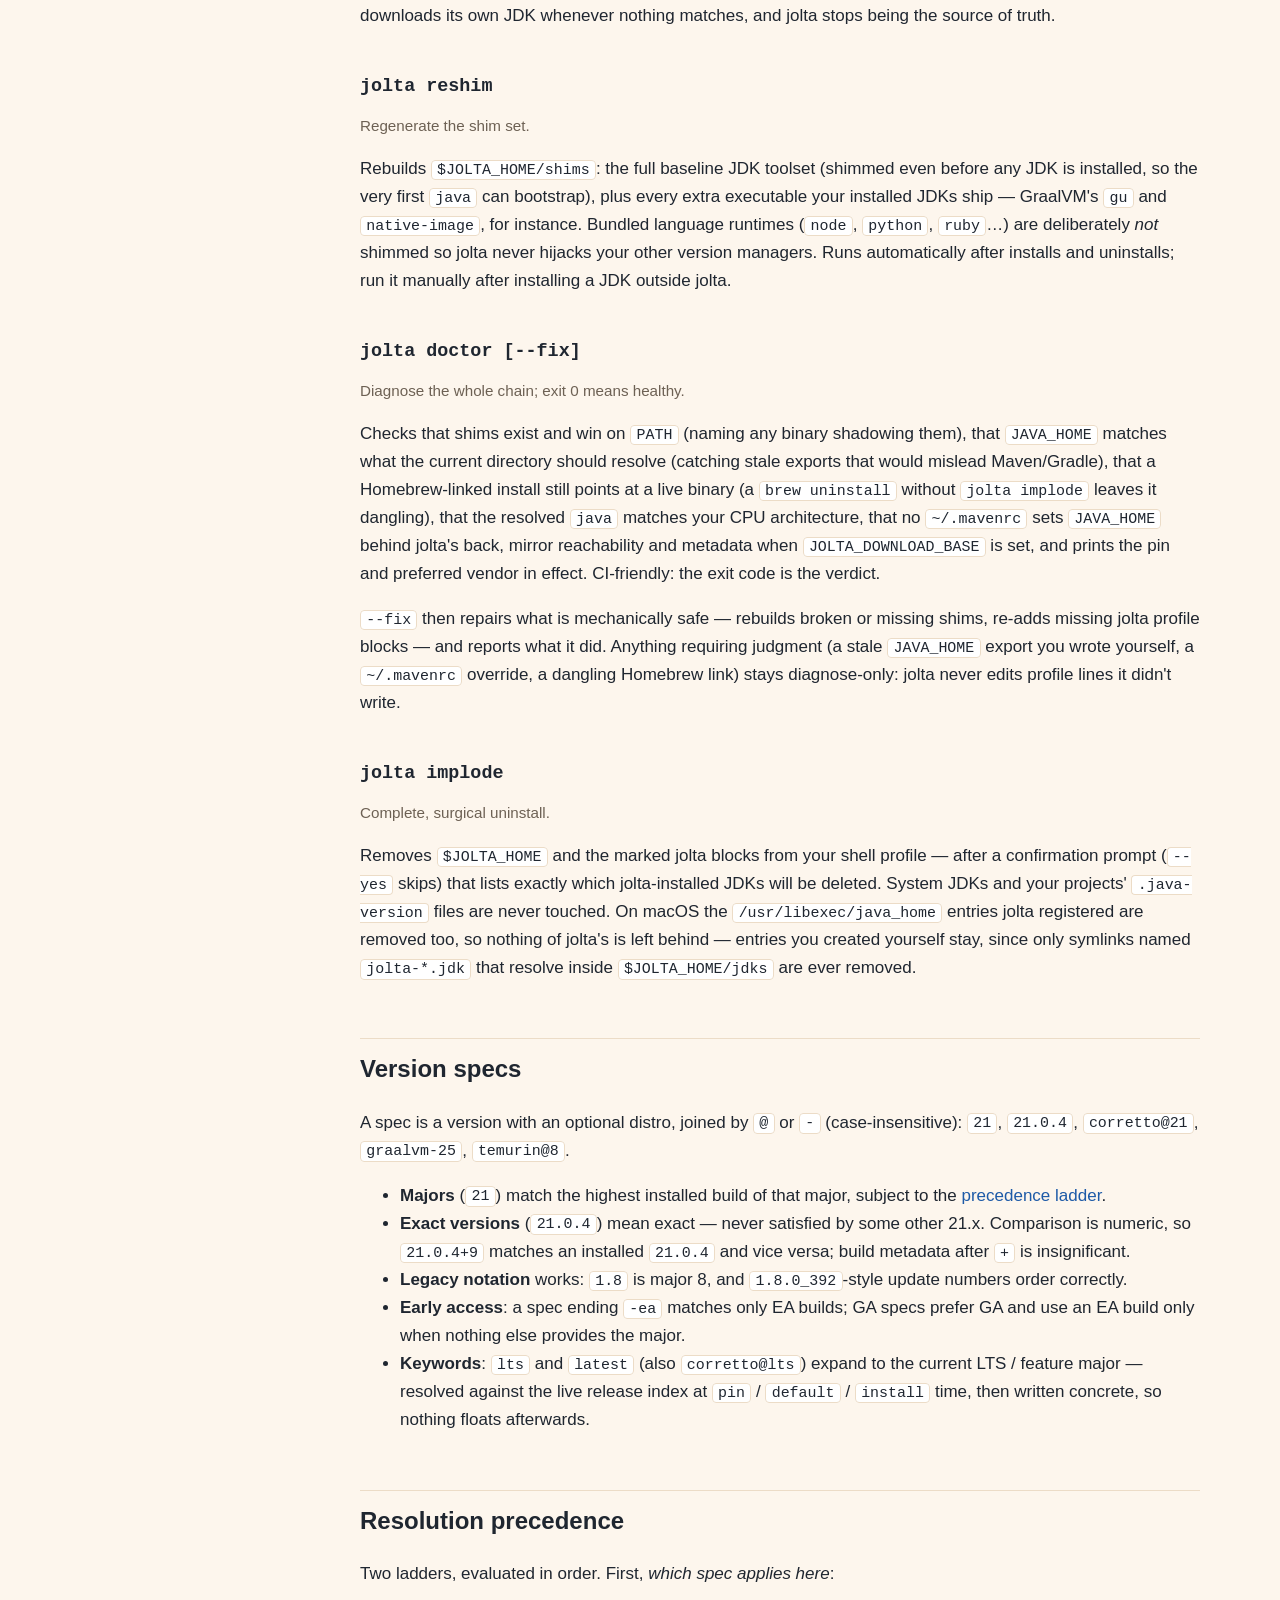
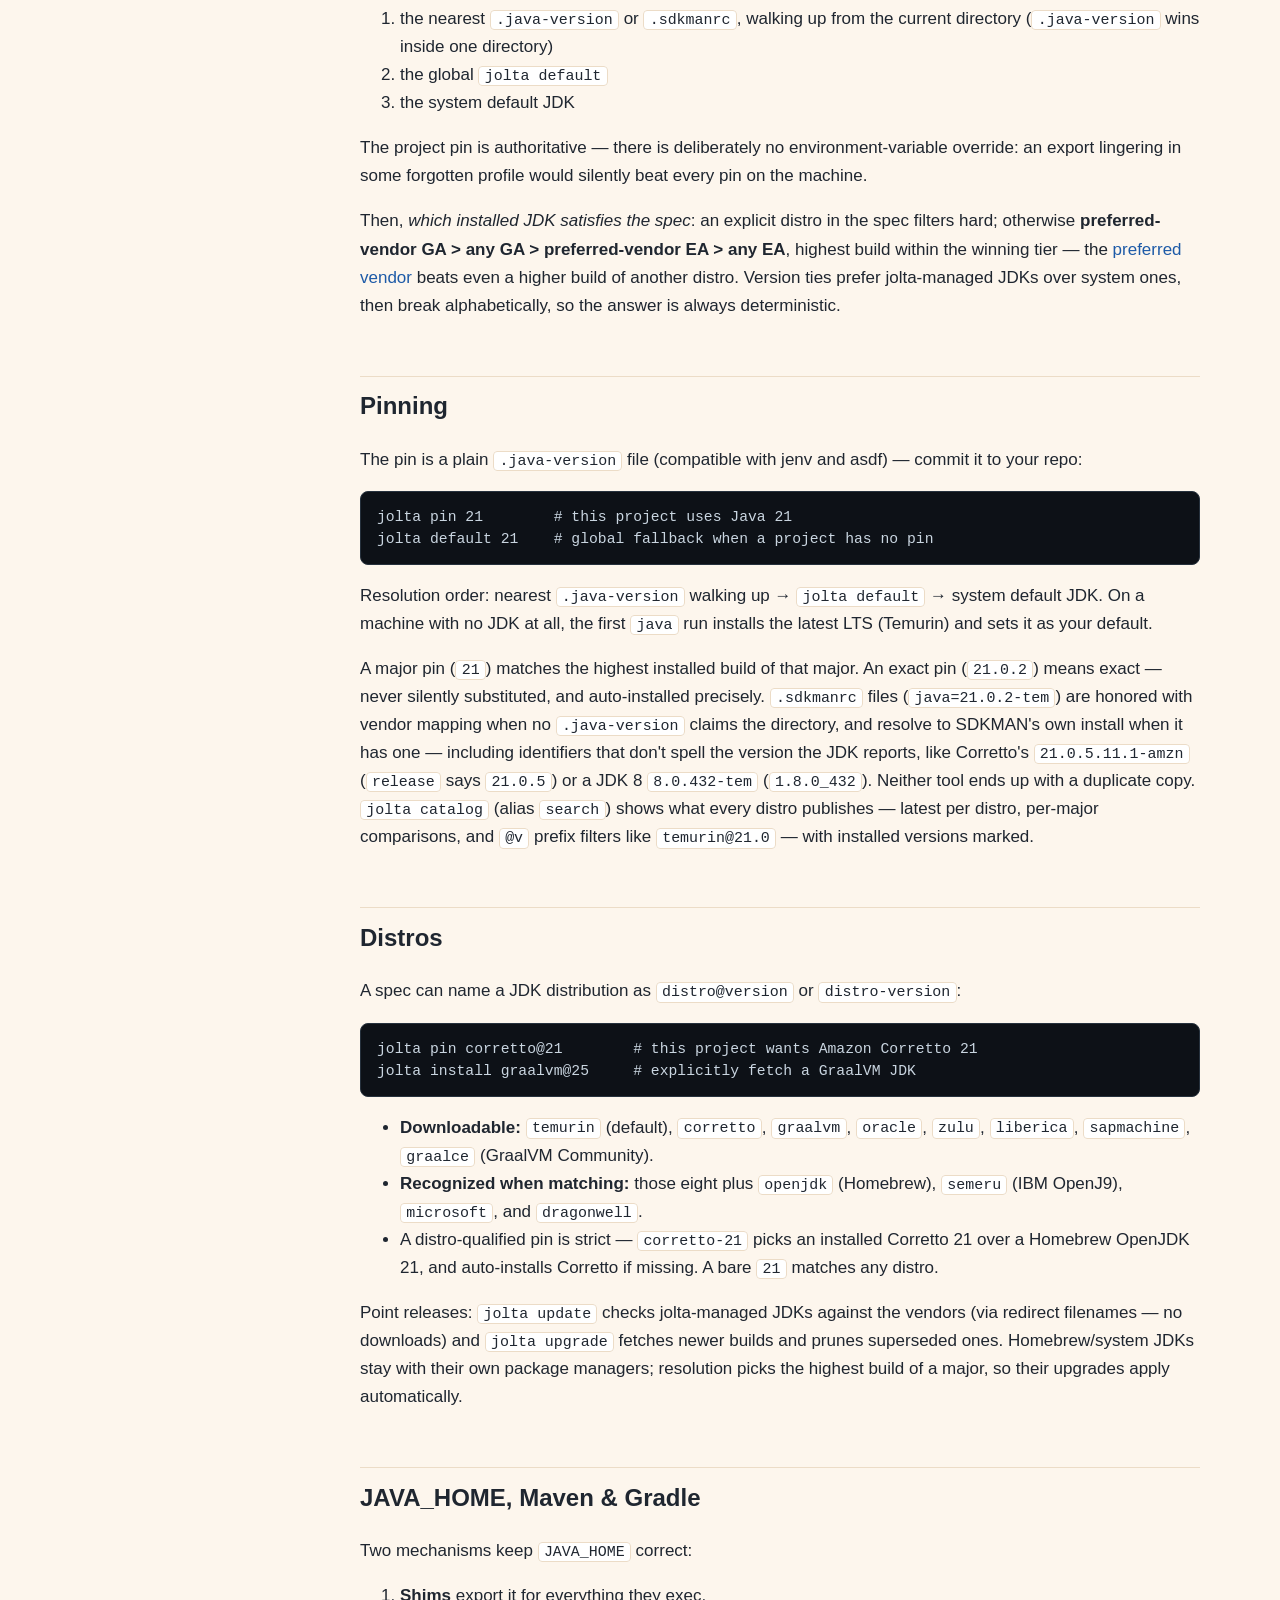
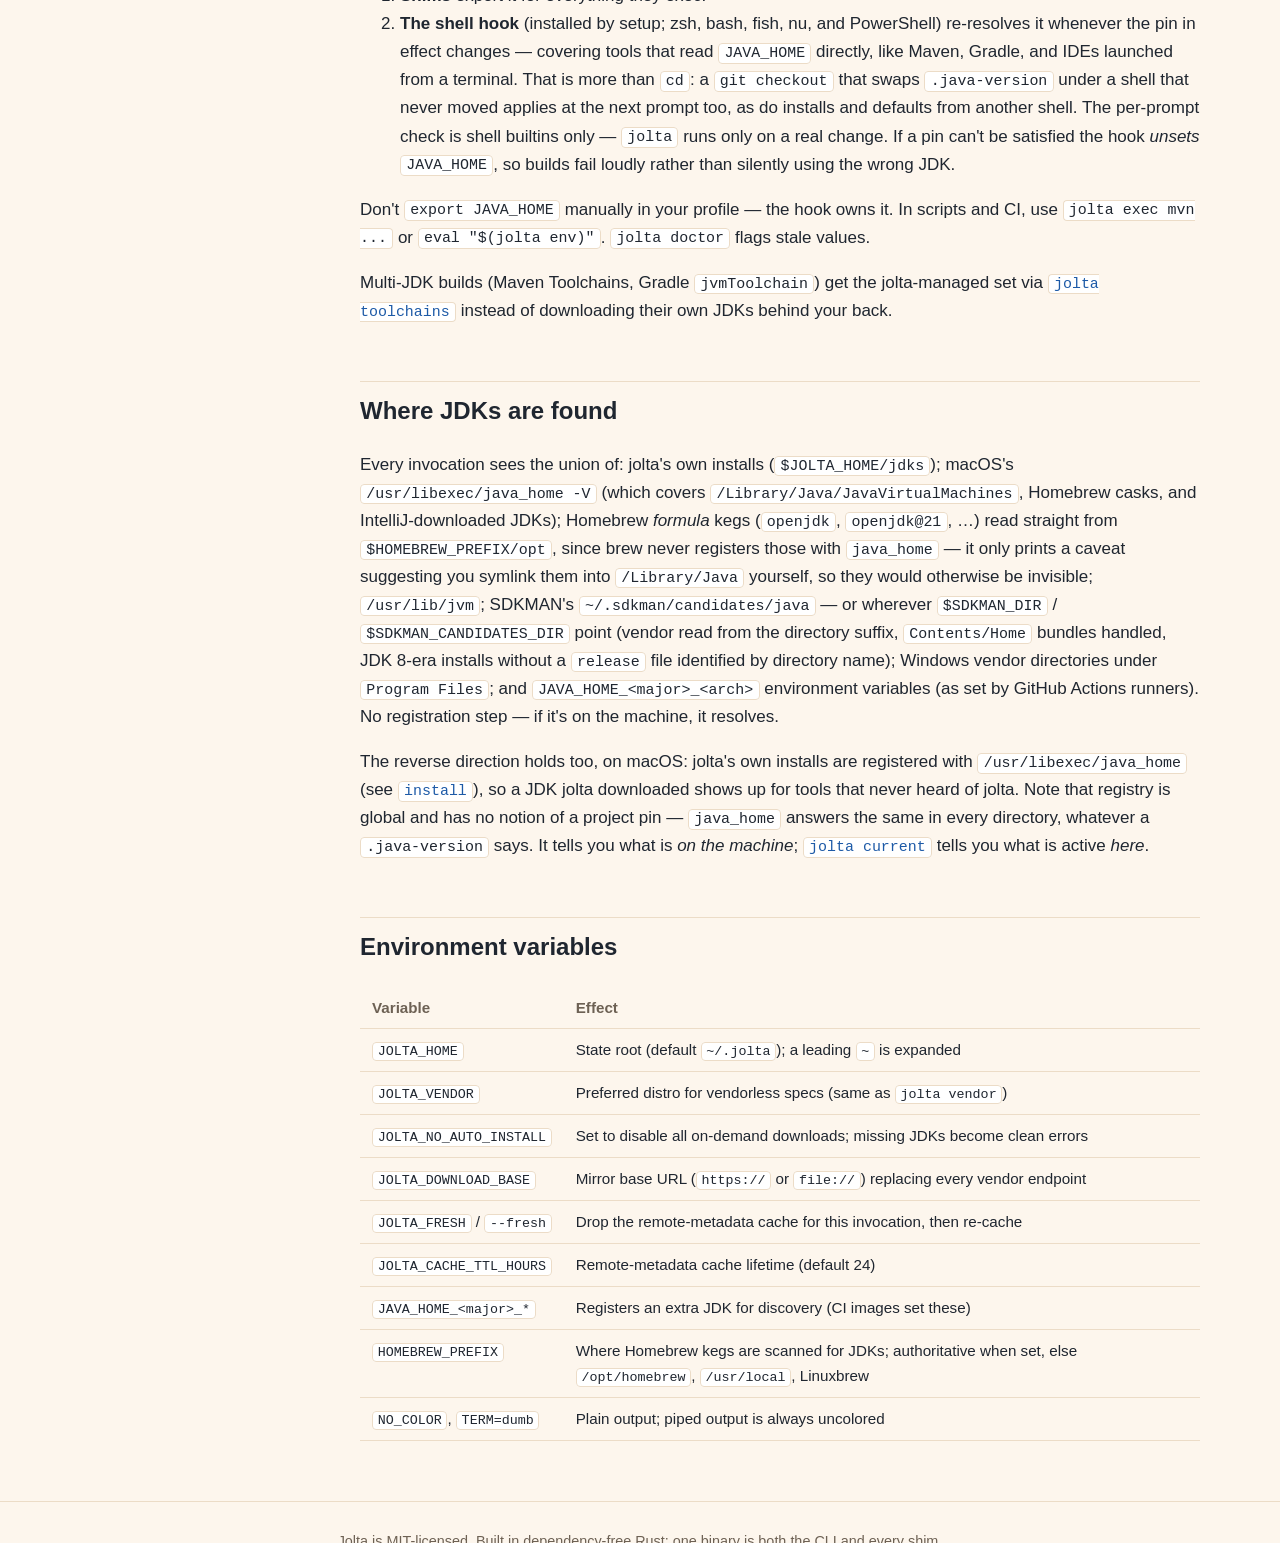
==== commit f27737fe: "v0.9.0: shell startup files split by purpose, nushell support setup wrote both of its blocks — the P" ====
--- a/docs/manual.html
+++ b/docs/manual.html
@@ -16,7 +16,7 @@
 <link rel="icon" type="image/png" sizes="32x32" href="favicon-32.png">
 <link rel="icon" type="image/png" sizes="192x192" href="favicon-192.png">
 <link rel="apple-touch-icon" href="favicon-192.png">
-<meta name="theme-color" content="#f8fafc" media="(prefers-color-scheme: light)">
+<meta name="theme-color" content="#fbead6" media="(prefers-color-scheme: light)">
 <meta name="theme-color" content="#141c25" media="(prefers-color-scheme: dark)">
 <meta property="og:type" content="website">
 <meta property="og:site_name" content="Jolta">
@@ -39,7 +39,7 @@
   "url": "https://oneappplatform.github.io/jolta/",
   "applicationCategory": "DeveloperApplication",
   "operatingSystem": "macOS, Linux, Windows",
-  "softwareVersion": "0.8.3",
+  "softwareVersion": "0.8.7",
   "license": "https://opensource.org/license/mit",
   "downloadUrl": "https://github.com/OneAppPlatform/jolta/releases",
   "sameAs": "https://github.com/OneAppPlatform/jolta",
@@ -107,6 +107,7 @@
   <div class="group">Integration</div>
   <a href="#cmd-setup"><code>setup</code></a>
   <a href="#cmd-hook"><code>hook</code></a>
+  <a href="#shell-files">Shell startup files</a>
   <a href="#cmd-completions"><code>completions</code></a>
   <a href="#cmd-toolchains"><code>toolchains</code></a>
   <a href="#cmd-reshim"><code>reshim</code></a>
@@ -147,7 +148,7 @@
 <tr><td><code>jolta exec &lt;cmd&gt;</code></td><td>Run any command with <code>JAVA_HOME</code>/<code>PATH</code> set</td></tr>
 <tr><td><code>jolta env</code></td><td>Print <code>export</code> lines for <code>eval</code></td></tr>
 <tr><td><code>jolta home</code></td><td>Print the resolved <code>JAVA_HOME</code></td></tr>
-<tr><td><code>jolta hook [shell]</code></td><td>Print the shell hook (zsh, bash, fish, powershell)</td></tr>
+<tr><td><code>jolta hook [shell]</code></td><td>Print the shell hook (zsh, bash, fish, nu, powershell)</td></tr>
 <tr><td><code>jolta completions [shell]</code></td><td>Print tab-completions (zsh, bash, fish)</td></tr>
 <tr><td><code>jolta toolchains [--write]</code></td><td>Maven <code>toolchains.xml</code> (+ Gradle hint) from installed JDKs</td></tr>
 <tr><td><code>jolta mirror sync|verify</code></td><td>Build or re-hash an offline JDK mirror (<code>JOLTA_DOWNLOAD_BASE</code>)</td></tr>
@@ -352,8 +353,9 @@
 <h3 id="cmd-setup"><code>jolta setup</code></h3>
 <p class="sig">One-time install: shims, profile, hook.</p>
 <p>Installs the binary into <code>$JOLTA_HOME/bin</code>, generates shims, and adds
-two marked blocks to your shell profile: the <code>PATH</code> prepend and the
-<code>JAVA_HOME</code> hook line. A Homebrew-installed jolta is <em>linked</em>
+two marked blocks to your shell startup files: the <code>PATH</code> prepend and the
+<code>JAVA_HOME</code> hook line (see <a href="#shell-files">Shell startup files</a>
+for which file each one lands in, and why they differ). A Homebrew-installed jolta is <em>linked</em>
 through brew's stable <code>opt</code> path, so <code>brew upgrade jolta</code>
 updates the shims and everything else with no further action; any other binary
 (curl installer, source build) is <em>copied</em>, so the downloaded file or
@@ -364,7 +366,7 @@
 and adds the hook to every PowerShell profile — with the manual steps printed only
 as a fallback if editing fails. <code>implode</code> undoes both.</p>
 
-<h3 id="cmd-hook"><code>jolta hook [zsh|bash|fish|powershell]</code></h3>
+<h3 id="cmd-hook"><code>jolta hook [zsh|bash|fish|nu|powershell]</code></h3>
 <p class="sig">Keeps <code>JAVA_HOME</code> in sync; everything else works without it.</p>
 <p>Prints shell code (installed by <code>setup</code>, or
 <code>eval "$(jolta hook zsh)"</code> yourself) that re-exports <code>JAVA_HOME</code>
@@ -376,8 +378,67 @@
 loudly rather than on the wrong JDK. The hook prints nothing to stdout, survives
 <code>set&nbsp;-u</code>/<code>set&nbsp;-e</code>, and works on macOS's ancient
 <code>/bin/bash</code> 3.2. The fish variant reacts to <code>PWD</code> changes and
-the <code>fish_prompt</code> event; <code>setup</code> writes fish-syntax blocks to
-<code>~/.config/fish/config.fish</code> when fish is your shell.</p>
+the <code>fish_prompt</code> event.</p>
+
+<h3 id="shell-files">Shell startup files</h3>
+<p class="sig">Which file each block goes in, and why they differ.</p>
+<p><code>setup</code> writes two blocks, and they do not belong in the same
+file. The <code>PATH</code> prepend wants a file read <em>once per login
+session</em>; the <code>JAVA_HOME</code> hook installs pre-prompt handlers
+(<code>chpwd</code>/<code>precmd</code> under zsh,
+<code>PROMPT_COMMAND</code> under bash) and so has to run in <em>every
+interactive shell</em>, nested ones included — in a login-only file, a plain
+<code>zsh</code> inside your shell would have no pin tracking at all.</p>
+<table>
+<tr><th>Shell</th><th><code>PATH</code> block</th><th>Hook block</th></tr>
+<tr><td>zsh</td><td><code>~/.zprofile</code></td><td><code>~/.zshrc</code></td></tr>
+<tr><td>bash</td><td colspan="2"><code>~/.bash_profile</code> (or
+  <code>~/.bash_login</code>/<code>~/.profile</code>, whichever exists)
+  <em>and</em> <code>~/.bashrc</code> — both blocks in both</td></tr>
+<tr><td>fish</td><td colspan="2"><code>~/.config/fish/config.fish</code></td></tr>
+<tr><td>nu</td><td><code>env.nu</code></td><td><code>config.nu</code></td></tr>
+<tr><td>PowerShell</td><td>user <code>PATH</code> (registry)</td><td><code>profile.ps1</code></td></tr>
+<tr><td>sh, dash, ksh</td><td><code>~/.profile</code></td><td>none available</td></tr>
+<tr><td>csh, tcsh</td><td colspan="2">not written — <code>setup</code> prints
+  <code>setenv</code> lines to add by hand</td></tr>
+</table>
+<p>Why not <code>~/.zshenv</code>, which every zsh reads? Because on macOS
+<code>/etc/zprofile</code> runs <code>path_helper</code> <em>after</em> it, and
+<code>path_helper</code> rebuilds <code>PATH</code> with <code>/usr/bin</code>
+in front — so a prepend from <code>.zshenv</code> ends up <em>behind</em>
+<code>/usr/bin/java</code>, the stub jolta exists to get out of the way of.
+<code>.zprofile</code> is read after <code>path_helper</code>, so it wins.</p>
+<p>bash gets both blocks in both files because no single file covers the
+cases: a macOS login bash reads only <code>.bash_profile</code>, a Linux
+terminal only <code>.bashrc</code>, and <code>ssh host 'cmd'</code> only
+<code>.bashrc</code>. The duplication is free — the <code>PATH</code> prepend
+is guarded by a <code>case</code> on <code>$PATH</code> and the hook by a
+<code>PROMPT_COMMAND</code> check, so whichever runs second is a no-op. That
+guard is also why nested shells no longer stack up copies of the shims. fish
+needs no split at all: <code>config.fish</code> is read by every fish shell,
+login or not, interactive or not.</p>
+<p>nushell gets its own dialect (<code>src/hooks/nu.nu</code>): nu has real
+<code>pre_prompt</code> and <code>env_change.PWD</code> hooks, and reads files
+with builtins, so the fork-free gate survives intact. Three things about nu are
+worth knowing. Its config directory is platform-specific —
+<code>~/Library/Application&nbsp;Support/nushell</code> on macOS,
+<code>$XDG_CONFIG_HOME/nushell</code> (else <code>~/.config/nushell</code>) on
+Linux — so <code>setup</code> asks nu itself (<code>$nu.env-path</code>,
+<code>$nu.config-path</code>) rather than guessing. Nu has no
+<code>eval</code> and <code>source</code> needs a path known at parse time, so
+the hook cannot be piped in: <code>setup</code> writes
+<code>$JOLTA_HOME/hook.nu</code> and <code>config.nu</code> sources it, and
+every <code>reshim</code> rewrites that file so it is self-healing. And nu
+loads <code>env.nu</code>/<code>config.nu</code> only in REPL mode —
+<code>nu -c</code> and <code>nu script.nu</code> load neither — so under nu the
+shims are on <code>PATH</code> for interactive sessions and inherited by
+anything they launch, which is nu's design rather than something setup can
+change.</p>
+
+<p>Upgrading from a jolta that wrote both blocks to one file? <code>setup</code>
+and <code>doctor --fix</code> <em>move</em> the <code>PATH</code> block rather
+than duplicate it — leaving the old unguarded copy behind would prepend a
+second set of shims on every shell.</p>
 
 <h3 id="cmd-completions"><code>jolta completions [zsh|bash|fish]</code></h3>
 <p class="sig">Tab-completion that can't drift from the binary.</p>
@@ -543,7 +604,7 @@
 <p>Two mechanisms keep <code>JAVA_HOME</code> correct:</p>
 <ol>
   <li><strong>Shims</strong> export it for everything they exec.</li>
-  <li><strong>The shell hook</strong> (installed by setup; zsh, bash, fish, and
+  <li><strong>The shell hook</strong> (installed by setup; zsh, bash, fish, nu, and
       PowerShell) re-resolves it whenever the pin in effect changes — covering tools
       that read <code>JAVA_HOME</code> directly, like Maven, Gradle, and IDEs launched
       from a terminal. That is more than <code>cd</code>: a <code>git checkout</code>
